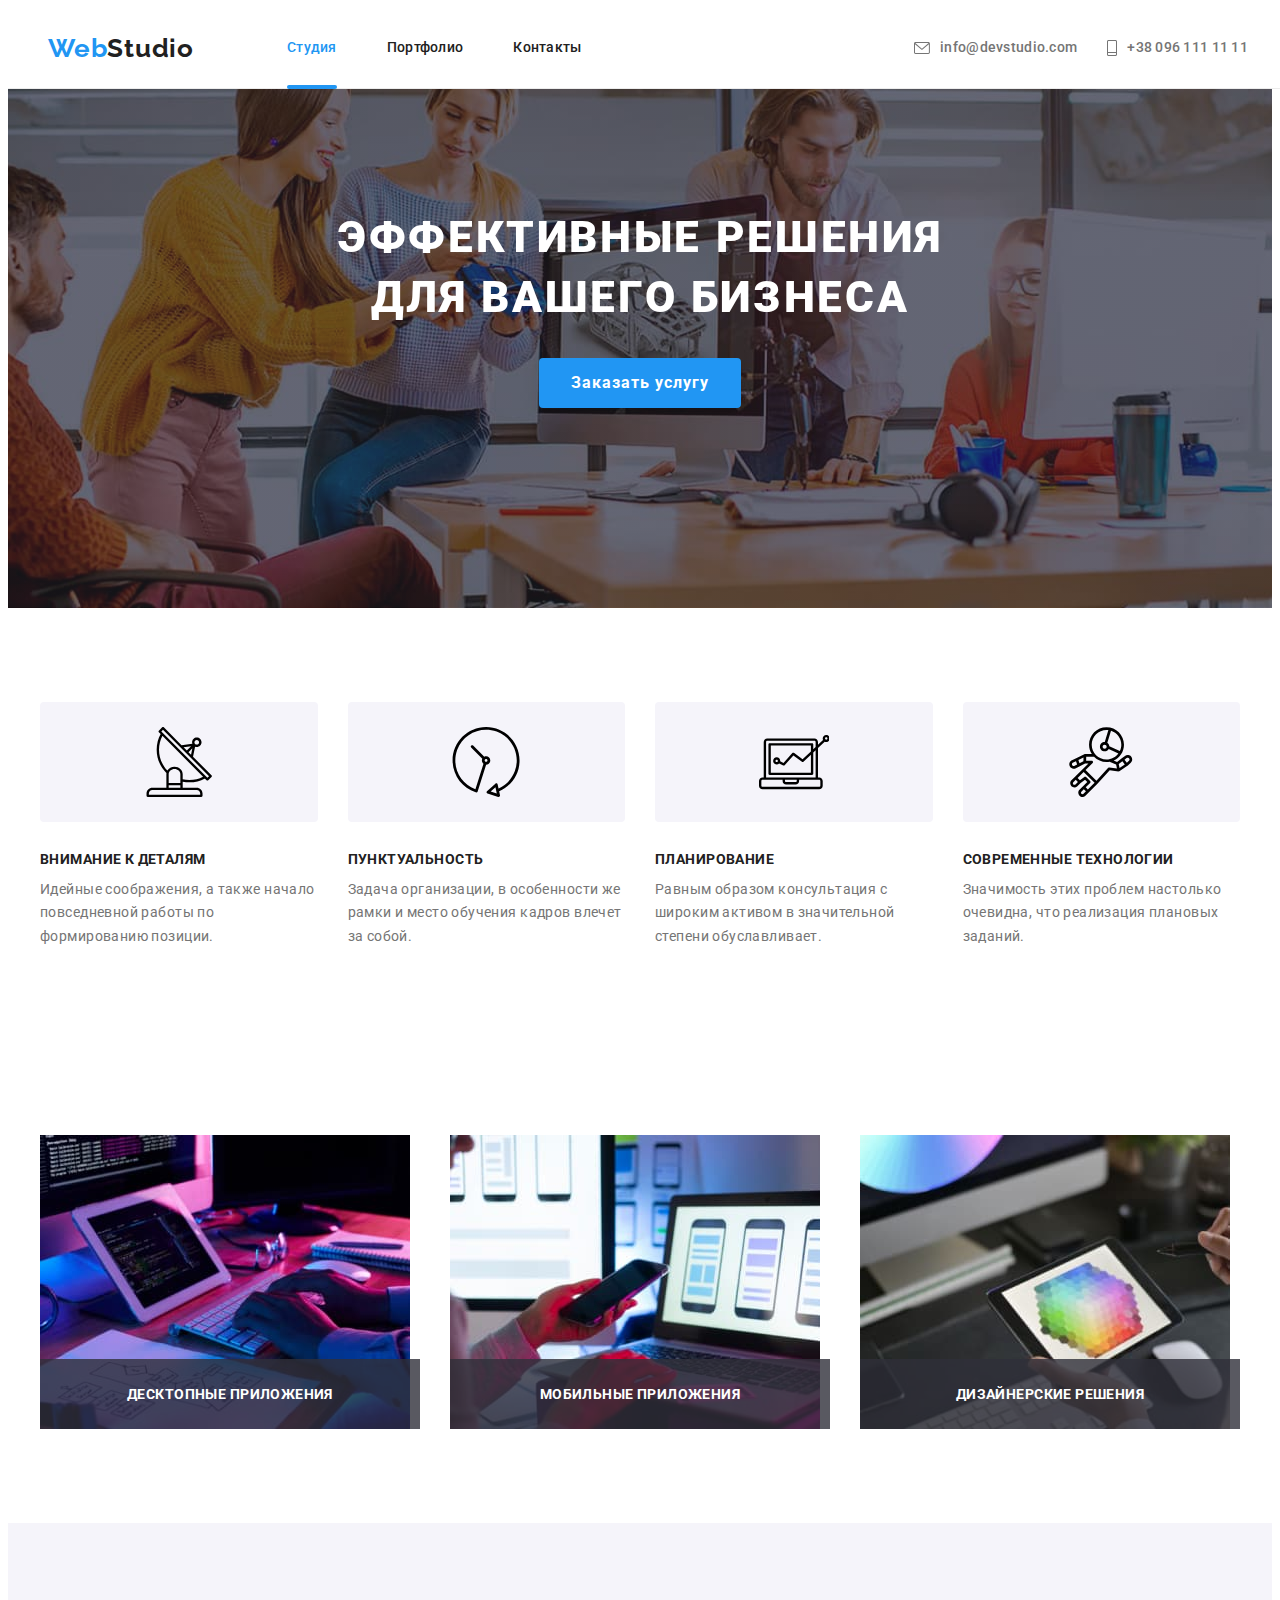
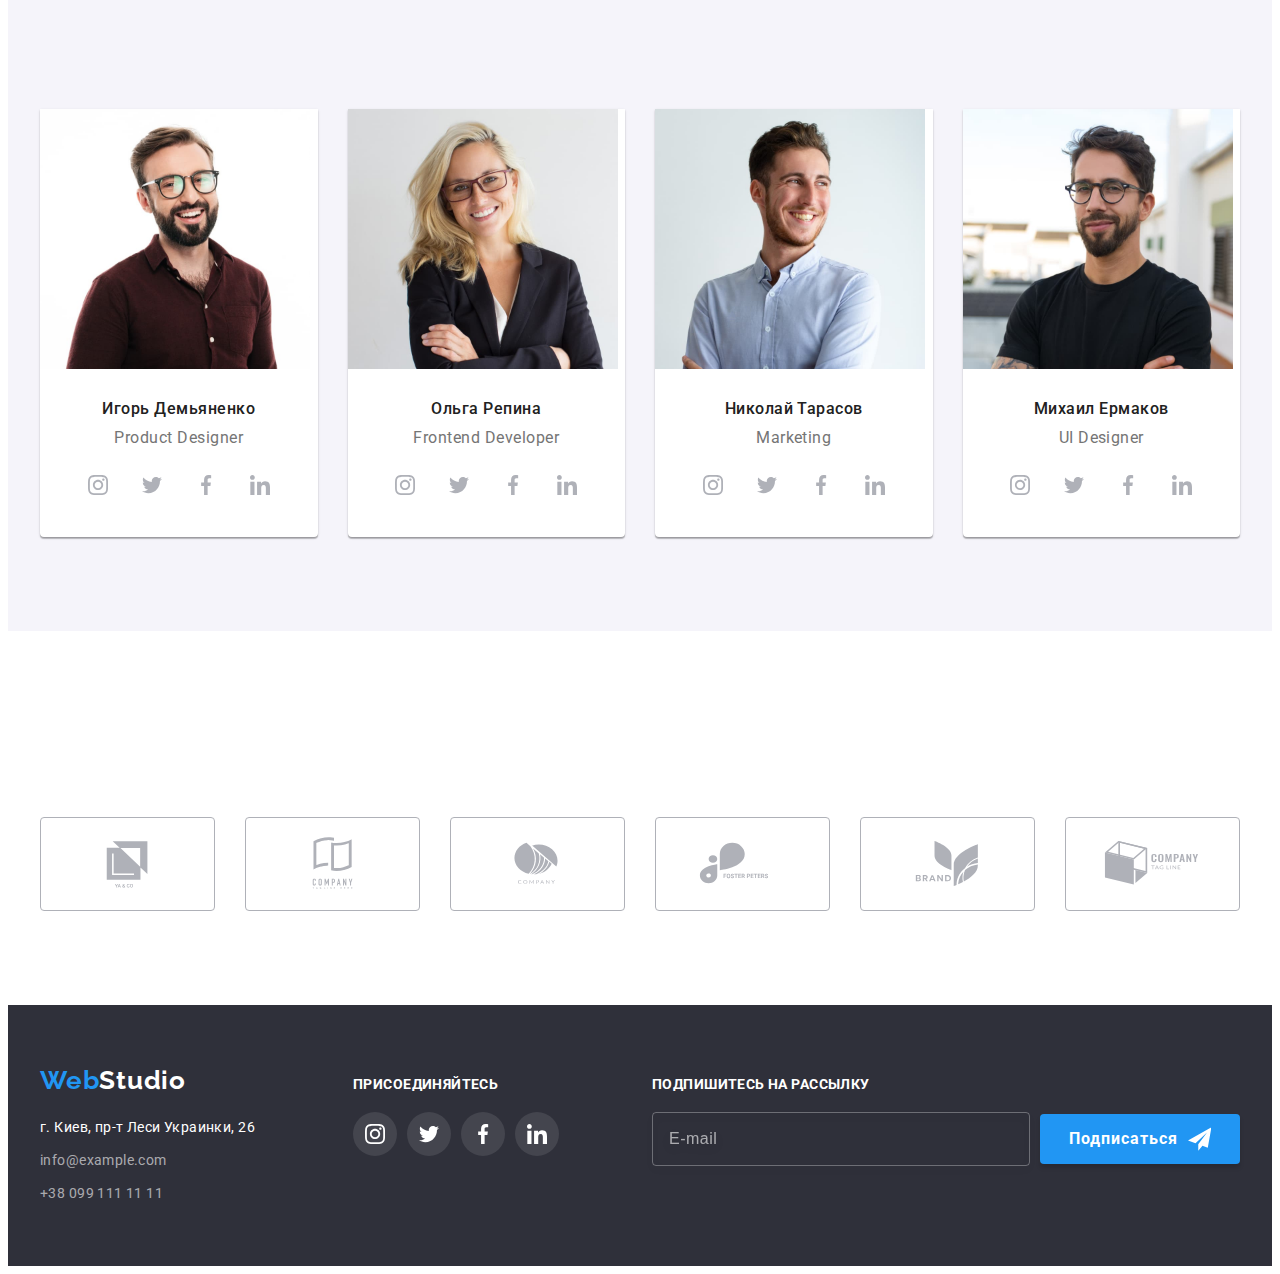
==== index.html @ b2b512a8 "Д/З №7" ====
<!DOCTYPE html>
<html lang="en">
  <head>
    <meta charset="UTF-8" />
    <meta http-equiv="X-UA-Compatible" content="IE=edge" />
    <meta name="viewport" content="width=device-width, initial-scale=1.0" />
    <title>Document</title>
    <link
      href="https://fonts.googleapis.com/css2?family=Raleway:wght@700&family=Roboto:wght@400;500;700;900&display=swap"
      rel="stylesheet"
    />
    <link
      rel="stylesheet"
      href="https://cdnjs.cloudflare.com/ajax/libs/modern-normalize/1.1.0/modern-normalize.min.css"
      integrity="sha512-wpPYUAdjBVSE4KJnH1VR1HeZfpl1ub8YT/NKx4PuQ5NmX2tKuGu6U/JRp5y+Y8XG2tV+wKQpNHVUX03MfMFn9Q=="
      crossorigin="anonymous"
      referrerpolicy="no-referrer"
    />
    <link href="https://unpkg.com/aos@2.3.1/dist/aos.css" rel="stylesheet" />
    <link rel="stylesheet" href="./css/reset.css" />
    <!-- <link rel="stylesheet" href="./css/styles.css" /> -->
    <link rel="stylesheet" href="./css/main.min.css" />
  </head>
  <body>
    <header class="page-header">
      <div class="container">
        <div class="container-nav">
          <nav class="container-nav">
            <a class="logo" href="./index.html">Web<span class="logostudio">Studio</span></a>
            <ul class="navlist">
              <li class="navlist-header"><a class="link-current" href="./index.html">Студия</a></li>
              <li class="navlist-header"><a class="link" href="./portfolio.html">Портфолио</a></li>
              <li class="navlist-header"><a class="link" href="">Контакты</a></li>
            </ul>
          </nav>
          <ul class="headerlist">
            <li class="item">
              <a class="headerlist-nav" href="mailto:info@devstudio.com"
                ><svg class="icon" width="16" height="12">
                  <use href="./images/icons.svg#icon-email"></use></svg
                >info@devstudio.com</a
              >
            </li>

            <li class="item">
              <a class="headerlist-nav" href="tel:+380961111111"
                ><svg class="icon" width="10" height="16">
                  <use href="./images/icons.svg#icon-tel"></use></svg
                >+38 096 111 11 11</a
              >
            </li>
          </ul>
        </div>
      </div>
    </header>
    <main>
      <section class="hero-section">
        <div class="container-hero">
          <h1
            class="hero-title"
            data-aos="flip-left"
            data-aos-easing="ease-out-cubic"
            data-aos-duration="2000"
          >
            Эффективные решения <br />для вашего бизнеса
          </h1>
          <button type="button" class="button" data-modal-open>Заказать услугу</button>
        </div>
      </section>
      <section class="section">
        <div class="container">
          <h2 class="visually-hidden">Особенности компании</h2>
          <ul class="section-list">
            <li class="item-list">
              <div class="benefits-content">
                <svg width="70" height="70">
                  <use href="./images/icons.svg#icon-vector-3"></use>
                </svg>
              </div>

              <h3 class="section-title">Внимание к деталям</h3>
              <p class="section-text">
                Идейные соображения, а также начало повседневной работы по формированию позиции.
              </p>
            </li>
            <li class="item-list">
              <div class="benefits-content">
                <svg width="70" height="70">
                  <use href="./images/icons.svg#icon-vector-2"></use>
                </svg>
              </div>

              <h3 class="section-title">Пунктуальность</h3>
              <p class="section-text">
                Задача организации, в особенности же рамки и место обучения кадров влечет за собой.
              </p>
            </li>
            <li class="item-list">
              <div class="benefits-content">
                <svg width="70" height="70">
                  <use href="./images/icons.svg#icon-vector-1"></use>
                </svg>
              </div>
              <h3 class="section-title">Планирование</h3>
              <p class="section-text">
                Равным образом консультация с широким активом в значительной степени обуславливает.
              </p>
            </li>
            <li class="item-list">
              <div class="benefits-content">
                <svg width="70" height="70">
                  <use href="./images/icons.svg#icon-vector-4"></use>
                </svg>
              </div>
              <h3 class="section-title">Современные технологии</h3>
              <p class="section-text">
                Значимость этих проблем настолько очевидна, что реализация плановых заданий.
              </p>
            </li>
          </ul>
        </div>
      </section>
      <section class="work-about section">
        <div class="container">
          <h2 class="title" data-aos="flip-left">Чем мы занимаемся</h2>
          <ul class="cards">
            <li class="item">
              <div class="thumb">
                <img src="./images/img1.jpg" alt="верстка и дизайн" width="370" />
                <p class="application">Десктопные приложения</p>
              </div>
            </li>
            <li class="item">
              <div class="thumb">
                <img src="./images/img2.jpg" alt="разработка мобильных приложений" width="370" />
                <p class="application">Мобильные приложения</p>
              </div>
            </li>
            <li class="item">
              <div class="thumb">
                <img src="./images/img3.jpg" alt="работа на планшете" width="370" />
                <p class="application">Дизайнерские решения</p>
              </div>
            </li>
          </ul>
        </div>
      </section>
      <section class="section-comand section">
        <div class="container">
          <h2 class="title" data-aos="zoom-in">Наша команда</h2>
          <ul class="comand-list">
            <li class="list-item">
              <img src="./images/img4.jpg" alt="работник1" width="270" />
              <div class="personal">
                <h3 lang="en" class="comand-title-list">Игорь Демьяненко</h3>
                <p lang="en" class="comand-text-items">Product Designer</p>
                <ul class="team-masters">
                  <li class="item-comand">
                    <a href="instagram.com" class="icon-box">
                      <svg class="masters-icon" width="20" height="20">
                        <use href="./images/icons.svg#icon-insta"></use>
                      </svg>
                    </a>
                  </li>
                  <li class="item-comand">
                    <a href="twitter.com" class="icon-box">
                      <svg class="masters-icon" width="20" height="20">
                        <use href="./images/icons.svg#icon-twit"></use>
                      </svg>
                    </a>
                  </li>
                  <li class="item-comand">
                    <a href="facebook.com" class="icon-box">
                      <svg class="masters-icon" width="20" height="20">
                        <use href="./images/icons.svg#icon-fb"></use>
                      </svg>
                    </a>
                  </li>
                  <li class="item-comand">
                    <a href="linkedin.com" class="icon-box">
                      <svg class="masters-icon" width="20" height="20">
                        <use href="./images/icons.svg#icon-in"></use>
                      </svg>
                    </a>
                  </li>
                </ul>
              </div>
            </li>
            <li class="list-item">
              <img src="./images/img5.jpg" alt="работник2" width="270" />
              <div class="personal">
                <h3 lang="en" class="comand-title-list">Ольга Репина</h3>
                <p lang="en" class="comand-text-items">Frontend Developer</p>
                <ul class="team-masters">
                  <li class="item-comand">
                    <a href="instagram.com" class="icon-box">
                      <svg class="masters-icon" width="20" height="20">
                        <use href="./images/icons.svg#icon-insta"></use>
                      </svg>
                    </a>
                  </li>
                  <li class="item-comand">
                    <a href="twitter.com" class="icon-box">
                      <svg class="masters-icon" width="20" height="20">
                        <use href="./images/icons.svg#icon-twit"></use>
                      </svg>
                    </a>
                  </li>
                  <li class="item-comand">
                    <a href="facebook.com" class="icon-box">
                      <svg class="masters-icon" width="20" height="20">
                        <use href="./images/icons.svg#icon-fb"></use>
                      </svg>
                    </a>
                  </li>
                  <li class="item-comand">
                    <a href="linkedin.com" class="icon-box">
                      <svg class="masters-icon" width="20" height="20">
                        <use href="./images/icons.svg#icon-in"></use>
                      </svg>
                    </a>
                  </li>
                </ul>
              </div>
            </li>
            <li class="list-item">
              <img src="./images/img6.jpg" alt="работник3" width="270" />
              <div class="personal">
                <h3 lang="en" class="comand-title-list">Николай Тарасов</h3>
                <p lang="en" class="comand-text-items">Marketing</p>
                <ul class="team-masters">
                  <li class="item-comand">
                    <a href="instagram.com" class="icon-box">
                      <svg class="masters-icon" width="20" height="20">
                        <use href="./images/icons.svg#icon-insta"></use>
                      </svg>
                    </a>
                  </li>
                  <li class="item-comand">
                    <a href="twitter.com" class="icon-box">
                      <svg class="masters-icon" width="20" height="20">
                        <use href="./images/icons.svg#icon-twit"></use>
                      </svg>
                    </a>
                  </li>
                  <li class="item-comand">
                    <a href="facebook.com" class="icon-box">
                      <svg class="masters-icon" width="20" height="20">
                        <use href="./images/icons.svg#icon-fb"></use>
                      </svg>
                    </a>
                  </li>
                  <li class="item-comand">
                    <a href="linkedin.com" class="icon-box">
                      <svg class="masters-icon" width="20" height="20">
                        <use href="./images/icons.svg#icon-in"></use>
                      </svg>
                    </a>
                  </li>
                </ul>
              </div>
            </li>
            <li class="list-item">
              <img src="./images/img7.jpg" alt="работник4" width="270" />
              <div class="personal">
                <h3 lang="en" class="comand-title-list">Михаил Ермаков</h3>
                <p lang="en" class="comand-text-items">UI Designer</p>
                <ul class="team-masters">
                  <li class="item-comand">
                    <a href="instagram.com" class="icon-box">
                      <svg class="masters-icon" width="20" height="20">
                        <use href="./images/icons.svg#icon-insta"></use>
                      </svg>
                    </a>
                  </li>
                  <li class="item-comand">
                    <a href="twitter.com" class="icon-box">
                      <svg class="masters-icon" width="20" height="20">
                        <use href="./images/icons.svg#icon-twit"></use>
                      </svg>
                    </a>
                  </li>
                  <li class="item-comand">
                    <a href="facebook.com" class="icon-box">
                      <svg class="masters-icon" width="20" height="20">
                        <use href="./images/icons.svg#icon-fb"></use>
                      </svg>
                    </a>
                  </li>
                  <li class="item-comand">
                    <a href="linkedin.com" class="icon-box">
                      <svg class="masters-icon" width="20" height="20">
                        <use href="./images/icons.svg#icon-in"></use>
                      </svg>
                    </a>
                  </li>
                </ul>
              </div>
            </li>
          </ul>
        </div>
      </section>
      <section class="clients section">
        <div class="container">
          <h3 class="title" data-aos="fade-down">Постоянные клиенты</h3>
          <ul class="clients-list">
            <li class="clients-item">
              <a href="" class="clients-box">
                <svg class="icon-clients" width="106" height="60">
                  <use href="./images/icons.svg#icon-logo-1"></use>
                </svg>
              </a>
            </li>

            <li class="clients-item">
              <a href="" class="clients-box">
                <svg class="icon-clients" width="106" height="60">
                  <use href="./images/icons.svg#icon-logo-2"></use>
                </svg>
              </a>
            </li>
            <li class="clients-item">
              <a href="" class="clients-box">
                <svg class="icon-clients" width="106" height="60">
                  <use href="./images/icons.svg#icon-logo-3"></use>
                </svg>
              </a>
            </li>
            <li class="clients-item">
              <a href="" class="clients-box">
                <svg class="icon-clients" width="106" height="60">
                  <use href="./images/icons.svg#icon-logo-4"></use>
                </svg>
              </a>
            </li>
            <li class="clients-item">
              <a href="" class="clients-box">
                <svg class="icon-clients" width="106" height="60">
                  <use href="./images/icons.svg#icon-logo-5"></use>
                </svg>
              </a>
            </li>
            <li class="clients-item">
              <a href="" class="clients-box">
                <svg class="icon-clients" width="106" height="60">
                  <use href="./images/icons.svg#icon-logo-6"></use>
                </svg>
              </a>
            </li>
          </ul>
        </div>
      </section>
    </main>
    <footer class="footer">
      <div class="container container-footer">
        <div class="footer-nav">
          <a class="logo" href="">Web<span class="logostudiofooter">Studio</span></a>
          <address class="address">
            <ul class="footerlist">
              <li class="item">
                <a class="footerlist-address" href="">г. Киев, пр-т Леси Украинки, 26</a>
              </li>
              <li class="item">
                <a class="footerlist-mailto" href="mailto:info@example.com">info@example.com</a>
              </li>
              <li class="item">
                <a class="footerlist-tel" href="tel:+380991111111">+38 099 111 11 11</a>
              </li>
            </ul>
          </address>
        </div>
        <div class="footer-social">
          <h4 class="footer-title">присоединяйтесь</h4>
          <ul class="footer-list">
            <li class="footer-item">
              <a href="instagram.com" class="icon-footer">
                <svg class="masters-icon" width="20" height="20">
                  <use href="./images/icons.svg#icon-insta"></use>
                </svg>
              </a>
            </li>
            <li class="footer-item">
              <a href="twitter.com" class="icon-footer">
                <svg class="masters-icon" width="20" height="20">
                  <use href="./images/icons.svg#icon-twit"></use>
                </svg>
              </a>
            </li>
            <li class="footer-item">
              <a href="facebook.com" class="icon-footer">
                <svg class="masters-icon" width="20" height="20">
                  <use href="./images/icons.svg#icon-fb"></use>
                </svg>
              </a>
            </li>
            <li class="footer-item">
              <a href="linkedin.com" class="icon-footer">
                <svg class="masters-icon" width="20" height="20">
                  <use href="./images/icons.svg#icon-in"></use>
                </svg>
              </a>
            </li>
          </ul>
        </div>

        <div class="footer-class">
          <h4 class="footer-title">Подпишитесь на рассылку</h4>
          <form class="footer-form">
            <div class="input-subscribe">
              <input
                type="email"
                name="user-mail"
                class="footer-input"
                placeholder="E-mail"
                id="user-mail"
              />
              <button type="submit" class="button-sub">
                Подписаться<svg class="footer-icon" width="24" height="24">
                  <use href="./images/icons.svg#icon-send"></use>
                </svg>
              </button>
            </div>
          </form>
        </div>
      </div>
    </footer>
    <div class="backdrop is-hidden" data-modal>
      <div class="modal">
        <button type="button" class="modal-button-close" data-modal-close>
          <svg class="modal-icon" width="11" height="11">
            <use href="./images/icons.svg#icon-vector-x"></use>
          </svg>
        </button>
        <p class="modal-title">Оставьте свои данные, мы вам перезвоним</p>
        <form class="modal-form">
          <div class="modal-fields">
            <label class="modal-label" for="user-name">Имя</label>
            <div class="input-class">
              <input
                type="text"
                name="user-name"
                class="modal-input"
                placeholder=""
                id="user-name"
              />
              <svg class="input-icon" width="12" height="12">
                <use href="./images/icons.svg#icon-people"></use>
              </svg>
            </div>
          </div>
          <div class="modal-fields">
            <label class="modal-label" for="user-tel">Телефон</label>
            <div class="input-class">
              <input type="tel" name="user-tel" class="modal-input" placeholder="" id="user-tel" />
              <svg class="input-icon" width="13" height="13">
                <use href="./images/icons.svg#icon-vector-tel"></use>
              </svg>
            </div>
          </div>
          <div class="modal-fields">
            <label class="modal-label" for="user-email">Почта</label>
            <div class="input-class">
              <input
                type="email"
                name="user-email"
                class="modal-input"
                placeholder=""
                id="user-email"
              />
              <svg class="input-icon" width="15" height="12">
                <use href="./images/icons.svg#icon-vector-email"></use>
              </svg>
            </div>
          </div>
          <div class="modal-fields">
            <label class="modal-label" for="modal-text">Комментарий</label>
            <div class="input-class">
              <textarea class="modal-text" id="modal-text" placeholder="Введите текст"></textarea>
            </div>
          </div>
          <div class="modal-fields">
            <input
              type="checkbox"
              name="privacy"
              id="privacy"
              class="input-check visually-hidden"
            />
            <label for="privacy" class="text-check"
              ><span
                ><svg class="check-icon" width="16" height="15">
                  <use href="./images/icons.svg#icon-form-check"></use></svg
              ></span>
              Соглашаюсь с рассылкой и принимаю &nbsp <a href="">Условия договора</a>
            </label>
            <button type="submit" class="button modal-button">Отправить</button>
          </div>
        </form>
      </div>
    </div>
    <script src="https://unpkg.com/aos@2.3.1/dist/aos.js"></script>
    <script>
      AOS.init();
    </script>
    <script src="./js/modal.js"></script>
  </body>
</html>
---- css/main.min.css ----
:root{--primary-text-color: #212121;--title-text-color: #757575;--accent-color: #2196f3;--white-text-color: #ffffff;--main-font: "Roboto";--secondary-background-color: #f5f4fa;--hero-color: rgba(47, 48, 58, 0.4);--icon-color: #afb1b8;--background-icon: #ffffff;--function-time: cubic-bezier(0.4, 0, 0.2, 1)}body{background-color:var(--white-text-color);color:var(--primary-text-color);font-family:"Roboto",sans-serif}p,h1,h2,h3 h4{margin:0}ul{margin:0;padding-left:0}button{cursor:pointer}address{font-style:normal}a{color:currentColor}a{text-decoration:none}img{display:block}ul{list-style:none}.visually-hidden{position:absolute;width:1px;height:1px;margin:-1px;border:0;padding:0;white-space:nowrap;clip-path:inset(100%);clip:rect(0 0 0 0);overflow:hidden}.container{width:1200px;padding-left:15px;padding-right:15px;margin:0 auto}.page-header{position:absolute;width:100%;background-color:var(--white-text-color);border-bottom:1px solid #ececec}.logo{color:var(--accent-color);font-family:"Raleway",sans-serif;font-weight:700;font-size:26px;line-height:1.19;letter-spacing:.03em}.logostudio{color:var(--primary-text-color)}.logostudiofooter{color:var(--white-text-color)}.navlist{display:flex;margin-left:93px;align-items:center}.navlist li{margin-right:50px}.navlist-header,.navlist-header,.navlist-header:last-child{margin-right:0px}.navlist.link{display:block;padding-top:32px;padding-bottom:32px}.navlist-header,.navlist-header,.navlist-header{font-weight:500;font-size:14px;line-height:1.14;letter-spacing:.02em;color:var(--primary-text-color);transition:color 250ms var(--function-time)}.navlist-header:hover,.navlist-header:hover,.navlist-header:hover,.navlist-header:hover,.navlist-header:hover,.navlist-header:hover,.navlist-header:hover,.navlist-header:hover,.navlist-header:hover{color:var(--accent-color)}.navlist a{display:block;padding:32px 0;color:var(--primary-text-color);font-weight:500;font-size:14px;line-height:1.14;letter-spacing:.02em;transition:color 250ms var(--function-time)}.navlist a.link-current{color:var(--accent-color)}.link-current{position:relative;color:var(--accent-color)}.link-current::after{content:"";position:absolute;bottom:-1px;left:0;width:100%;height:4px;background:var(--accent-color);border-radius:2px}.container-nav{display:flex;align-items:center}.headerlist-nav,.headerlist-nav{color:var(--title-text-color);font-weight:500;font-size:14px;line-height:1.14;letter-spacing:.02em;transition:color 250ms var(--function-time)}.headerlist-nav:hover,.headerlist-nav:focus,.headerlist-nav:hover,.headerlist-nav:focus{color:var(--accent-color)}.headerlist a{color:var(--title-text-color);font-weight:500;font-size:14px;line-height:1.14;letter-spacing:.02em;display:flex;align-items:center;gap:10px}.headerlist a:hover,.headerlist a:focus,.headerlist a*:hover,.headerlist a:focus{color:var(--accent-color)}.headerlist{display:flex;margin-left:auto}.icon{background:var(--background-icon);fill:currentColor}.headerlist .item{margin-left:30px}.container-hero{display:flex;align-items:center;flex-direction:column;background:#2f303a}.container-hero{max-width:1600px;background-image:linear-gradient(rgba(47, 48, 58, 0.4), rgba(47, 48, 58, 0.4)),url(../images/img17.jpg);background-repeat:no-repeat;background-position:center;background-size:cover;background-color:var(--hero-color);margin-right:auto;margin-left:auto;padding-top:200px;padding-bottom:200px}.hero-title{margin-bottom:30px;color:var(--white-text-color);font-weight:900;font-size:44px;line-height:1.36;text-align:center;letter-spacing:.06em;text-transform:uppercase}.hero,.footer{background-color:#2f303a}.button{display:block;display:inline-block;min-width:200px;height:50px;padding:10px 32px;box-shadow:0px 4px 4px rgba(0,0,0,.15);border-radius:4px;border:0;color:var(--white-text-color);background-color:var(--accent-color);font-family:Roboto;font-weight:700;font-size:16px;line-height:1.88;display:flex;align-items:center;text-align:center;letter-spacing:.06em;transition:background-color 250ms var(--function-time),color 250ms var(--function-time)}.button:hover,.button:focus{background:#188ce8}.section{padding-top:94px;padding-bottom:94px}.item-list{margin-left:30px}.item-list{flex-basis:calc(25% - 30px)}.benefits-content{margin-bottom:30px;height:120px;display:flex;align-items:center;justify-content:center;background:var(--secondary-background-color);border-radius:4px}.section-title{margin-bottom:10px;color:var(--primary-text-color);font-weight:700;font-size:14px;line-height:1.14;letter-spacing:.03em;text-transform:uppercase}.section-text{margin-bottom:0;color:var(--title-text-color);font-size:14px;line-height:1.7;letter-spacing:.03em}.section-list{display:flex;flex-wrap:nowrap;list-style:none;margin-left:-30px}.section-list>.list-item{flex-basis:calc(25% - 30px);margin-left:30px}.work-about.section{padding-top:0}.title{margin-bottom:50px;padding-top:0px;color:var(--primary-text-color);font-weight:700;font-size:36px;line-height:1.17;text-align:center;letter-spacing:.03em}.comand-title-list{margin-bottom:10px;color:var(--primary-text-color);font-weight:500;font-size:16px;line-height:1.19;text-align:center;letter-spacing:.03em}.comand-text-items{margin-bottom:16px;color:var(--title-text-color);font-size:16px;line-height:1.19;text-align:center;letter-spacing:.03em}.cards{display:flex;flex-wrap:wrap;list-style:none;margin-left:-30px}.cards .item{flex-basis:calc(33.3333333333% - 30px);margin-left:30px}.thumb{position:relative}.application{display:flex;align-items:center;justify-content:center;position:absolute;width:100%;height:70px;font-weight:700;font-size:14px;line-height:16px;letter-spacing:.03em;text-transform:uppercase;background:rgba(47,48,58,.8);color:var(--white-text-color)}.thumb .application{position:absolute;left:0;bottom:0}.section-comand .section{background:var(--secondary-background-color)}.section-comand{background-color:var(--secondary-background-color)}.list-item{display:block;background:var(--white-text-color);box-shadow:0px 1px 3px rgba(0,0,0,.12),0px 1px 1px rgba(0,0,0,.14),0px 2px 1px rgba(0,0,0,.2);border-radius:0px 0px 4px 4px}.comand-list .list-item{flex-basis:calc((100% - 90px)/4)}.list-item:not(:last-child){margin-right:30px}.personal{padding-top:30px;padding-bottom:30px}.comand-list{display:flex;flex-wrap:wrap;list-style:none}.team-masters{display:flex;justify-content:center}.item-comand{margin-left:10px}.item-comand:first-child{margin-left:0}.item-comand .icon-box{width:44px;height:44px}.icon-box{display:flex;align-items:center;justify-content:center;border-radius:50px;color:var(--icon-color);transition:background-color 250ms var(--function-time),color 250ms var(--function-time)}.icon-box:hover,.icon-box:focus{background:var(--accent-color);color:var(--background-icon)}.masters-icon{fill:currentColor}.clients-list{display:flex;justify-content:center}.clients-item{margin-left:30px}.clients-item{flex-basis:calc((100% - 150px)/6)}.clients-item:first-child{margin-left:0}.clients-box{height:92px;display:flex;align-items:center;justify-content:center;background:var(--background-icon);color:var(--icon-color);border:1px solid var(--icon-color);border-radius:4px;transition:border-color 250ms var(--function-time),color 250ms var(--function-time)}.clients-box:hover,.clients-box:focus{border-color:var(--accent-color);color:var(--accent-color)}.icon-clients{fill:currentColor}.footerlist-address{display:block;color:var(--white-text-color);font-style:normal;font-size:14px;line-height:1.71;letter-spacing:.03em;margin-bottom:9px}.footerlist-mailto,.footerlist-tel{color:rgba(255,255,255,.6);font-size:14px;line-height:1.71;letter-spacing:.03em;transition:color 250ms var(--function-time)}.footerlist-mailto:hover,.footerlist-tel:hover{color:var(--title-text-color)}.footerlist-mailto:hover:focus,.footerlist-mailto:hover:focus,.footerlist-tel:hover:focus,.footerlist-tel:hover:focus{color:var(--accent-color)}.footer{padding-top:60px;padding-bottom:60px}.logostudiofooter,.footer .logo{margin-bottom:20px}.logostudiofooter .logo{display:block}.footer .logo{display:inline-block}.footerlist-tel{margin-bottom:60px}.footerlist{display:block}.footerlist .item:not(:last-child){margin-bottom:9px}.footer-title{margin-bottom:20px;font-weight:700;font-size:14px;line-height:1,14;letter-spacing:.03em;text-transform:uppercase;color:var(--white-text-color)}.footer-social{margin-left:70px}.container-footer{display:flex;align-items:baseline}.footer-list{display:flex}.footer-item{margin-left:10px;display:flex;gap:10px}.footer-item:first-child{margin-left:0}.icon-footer{width:44px;height:44px}.icon-footer{display:flex;align-items:center;justify-content:center;border-radius:50px;background:rgba(255,255,255,.1);color:var(--background-icon);transition:background-color 250ms var(--function-time)}.icon-footer:hover,.icon-footer:focus{background-color:var(--accent-color)}.masters-icon{fill:currentColor;transition:fill 250ms var(--function-time)}.footer-class{display:block;margin-left:93px}.footer-input{width:358px;height:50px;padding-left:16px;border:1px solid rgba(255,255,255,.3);filter:drop-shadow(0px 4px 4px rgba(0, 0, 0, 0.15));border-radius:4px;background-color:rgba(0,0,0,0);color:var(--white-text-color)}.footer-input::placeholder{font-weight:400;font-size:16px;line-height:1.25;display:flex;align-items:center;letter-spacing:.03em;color:rgba(255,255,255,.6)}.footer-icon{margin-left:10px}.button-sub{width:200px;height:50px;margin-left:10px;padding:10px 29px;font-family:"Roboto";font-weight:700;font-size:16px;line-height:1.88;display:flex;align-items:center;text-align:center;letter-spacing:.06em;color:var(--white-text-color);background:var(--accent-color);box-shadow:0px 4px 4px rgba(0,0,0,.15);border-radius:4px;border:rgba(0,0,0,0);transition:background 250ms var(--function-time)}.button-sub:hover,.button-sub:focus{background:#188ce8}.input-subscribe{display:flex;align-items:center}.footer-nav{flex-grow:1}.backdrop{position:fixed;top:0;left:0;width:100%;height:100%;background-color:rgba(0,0,0,.2);transition:opacity 400ms linear,visibility 400ms linear}.modal{position:absolute;top:50%;left:50%;transform:translate(-50%, -50%) scale(1);width:528px;height:581px;background:var(--white-text-color);border-radius:4px;transition:transform 400ms linear;padding:40px}.backdrop .is-hidden .modal{transform:translate(-50%, -50%) scale(0)}.modal-button-close{position:absolute;top:8px;right:8px;width:30px;height:30px;padding:0;margin:0;background:var(--white-text-color);border:1px solid rgba(0,0,0,.1);border-radius:50%;display:flex;align-items:center;justify-content:center}.modal-button-close:focus svg,.modal-button-close:hover svg{fill:var(--accent-color)}.is-hidden{opacity:0;visibility:hidden;pointer-events:none}.modal-title{font-weight:700;font-size:20px;line-height:1.15;text-align:center;letter-spacing:.03em;text-align:center;margin-bottom:12px;color:var(--primary-text-color)}.modal-input{width:100%;height:40px;font-family:"Roboto";font-size:14px;padding-left:42px;border:1px solid rgba(33,33,33,.2);border-radius:4px;background-color:rgba(0,0,0,0);outline:rgba(0,0,0,0);transition:border-color 250ms var(--function-time)}.modal-input:focus{border-color:var(--accent-color)}.modal-input::placeholder{font-weight:400;font-size:12px;line-height:1.16;letter-spacing:.01em;color:var(--title-text-color)}.input-icon{position:absolute;left:15px;top:50%;transform:translateY(-50%);transition:color var(--function-time)}.modal-input:focus+.input-icon{fill:var(--accent-color)}.modal-button{display:block;margin:0 auto}.modal-label{display:block;margin-bottom:4px;font-weight:400;font-size:12px;line-height:1.16;letter-spacing:.01em;color:var(--title-text-color)}.modal-text{display:block;width:100%;height:120px;font-family:"Roboto";font-size:14px;padding:12px 16px;border:1px solid rgba(33,33,33,.2);border-radius:4px;resize:none;outline:rgba(0,0,0,0);transition:border-color 250ms var(--function-time)}.modal-text:focus{border-color:var(--accent-color)}.modal-text::placeholder{font-weight:400;font-size:12px;line-height:14px;letter-spacing:.01em;color:rgba(117,117,117,.5)}.modal-fields:not(:last-child){margin-bottom:10px}.input-class{position:relative}.text-check{margin-bottom:30px;font-weight:400;font-size:14px;line-height:1.71;letter-spacing:.03em;color:var(--title-text-color);display:flex;align-items:center;justify-content:center;transition:color var(--function-time)}.text-check a{text-decoration:underline}.text-check a:hover{text-decoration:none}.text-check a{color:var(--accent-color)}.text-check span{width:16px;height:15px;margin-right:7px;align-items:center;justify-content:center}.input-check:checked+.text-check span{background-color:var(--accent-color);border:none;border-radius:2px}.input-check:focus+.text-check .check-icon{border-color:var(--accent-color)}.input-check:checked+.text-check .check-icon{fill:var(--white-text-color);border-color:var(--accent-color)}.input-check:checked+.text-check .check-icon+.input-check:checked+.text-check .check-icon{fill:var(--white-text-color)}.check-icon{border:2px solid var(--primary-text-color);border-radius:2px}.check-icon.check-icon{border:2px solid var(--primary-text-color);border-radius:2px}.check-icon{fill:rgba(0,0,0,0)}.portfolio-button.active{color:var(--white-text-color);background-color:var(--accent-color);box-shadow:0px 3px 1px rgba(0,0,0,.1),0px 1px 2px rgba(0,0,0,.08),0px 2px 2px rgba(0,0,0,.12)}.portfolio-button{padding:6px 22px}.portfolio-button{display:block;font-family:"Roboto";font-weight:500;font-size:16px;line-height:1.62;text-align:center;letter-spacing:.03em;color:var(--primary-text-color);background-color:var(--secondary-background-color);border-radius:4px;border:0;transition:background-color 250ms var(--function-time),color 250ms var(--function-time),box-shadow 250ms var(--function-time)}.portfolio-button:hover,.portfolio-button:focus{color:var(--white-text-color);background-color:var(--accent-color)}.portfolio-button:hover,.portfolio-button:focus{box-shadow:0px 3px 1px rgba(0,0,0,.1),0px 1px 2px rgba(0,0,0,.08),0px 2px 2px rgba(0,0,0,.12)}.portfolio-title{margin-bottom:4px;color:var(--primary-text-color);font-weight:700;font-size:18px;line-height:2;text-align:left;letter-spacing:.06em}.portfolio-text{color:var(--title-text-color);font-size:16px;line-height:1.88;text-align:left;letter-spacing:.03em}.portfolio{padding-top:6px;padding-bottom:22px}.portfolio-list{padding:20px 24px;border:1px solid #eee;border-top:0}.portfolio-items{margin-bottom:50px}.portfolio-items{display:flex;flex-wrap:wrap;justify-content:center}.portfolio-items li:not(:last-child){margin-right:8px}.gallery-link{display:block}.gallery-link:hover,.gallery-link:focus{box-shadow:0px 1px 1px rgba(0,0,0,.12),0px 4px 4px rgba(0,0,0,.06),1px 4px 6px rgba(0,0,0,.16)}.portfolio-flex{display:flex;flex-wrap:wrap;padding:0;margin:0;list-style:none;margin-left:-30px;margin-bottom:-30px}.portfolio-flex>.gallery-list{flex-basis:calc(33.3333333333% - 30px);margin-left:30px;margin-bottom:30px}.portfolio-flex>.gallery-list:nth-child(3n){margin-right:0}.portfolio-flex>.gallery-list:nth-last-child(-n+3){margin-bottom:0}.gallery-link:hover .portfolio-resourse,.gallery-link:focus .portfolio-resourse{transform:translateY(0);opacity:.9}.thumb-card{position:relative;overflow:hidden}.portfolio-resourse{position:absolute;top:0;left:0;display:flex;justify-content:center;align-items:center;height:100%;padding-right:24px;padding-left:24px;font-weight:400;font-size:18px;line-height:1.56;letter-spacing:.03em;color:var(--white-text-color);background:var(--accent-color);transform:translateY(100%);transition:transform 250ms var(--function-time)}/*# sourceMappingURL=main.min.css.map */
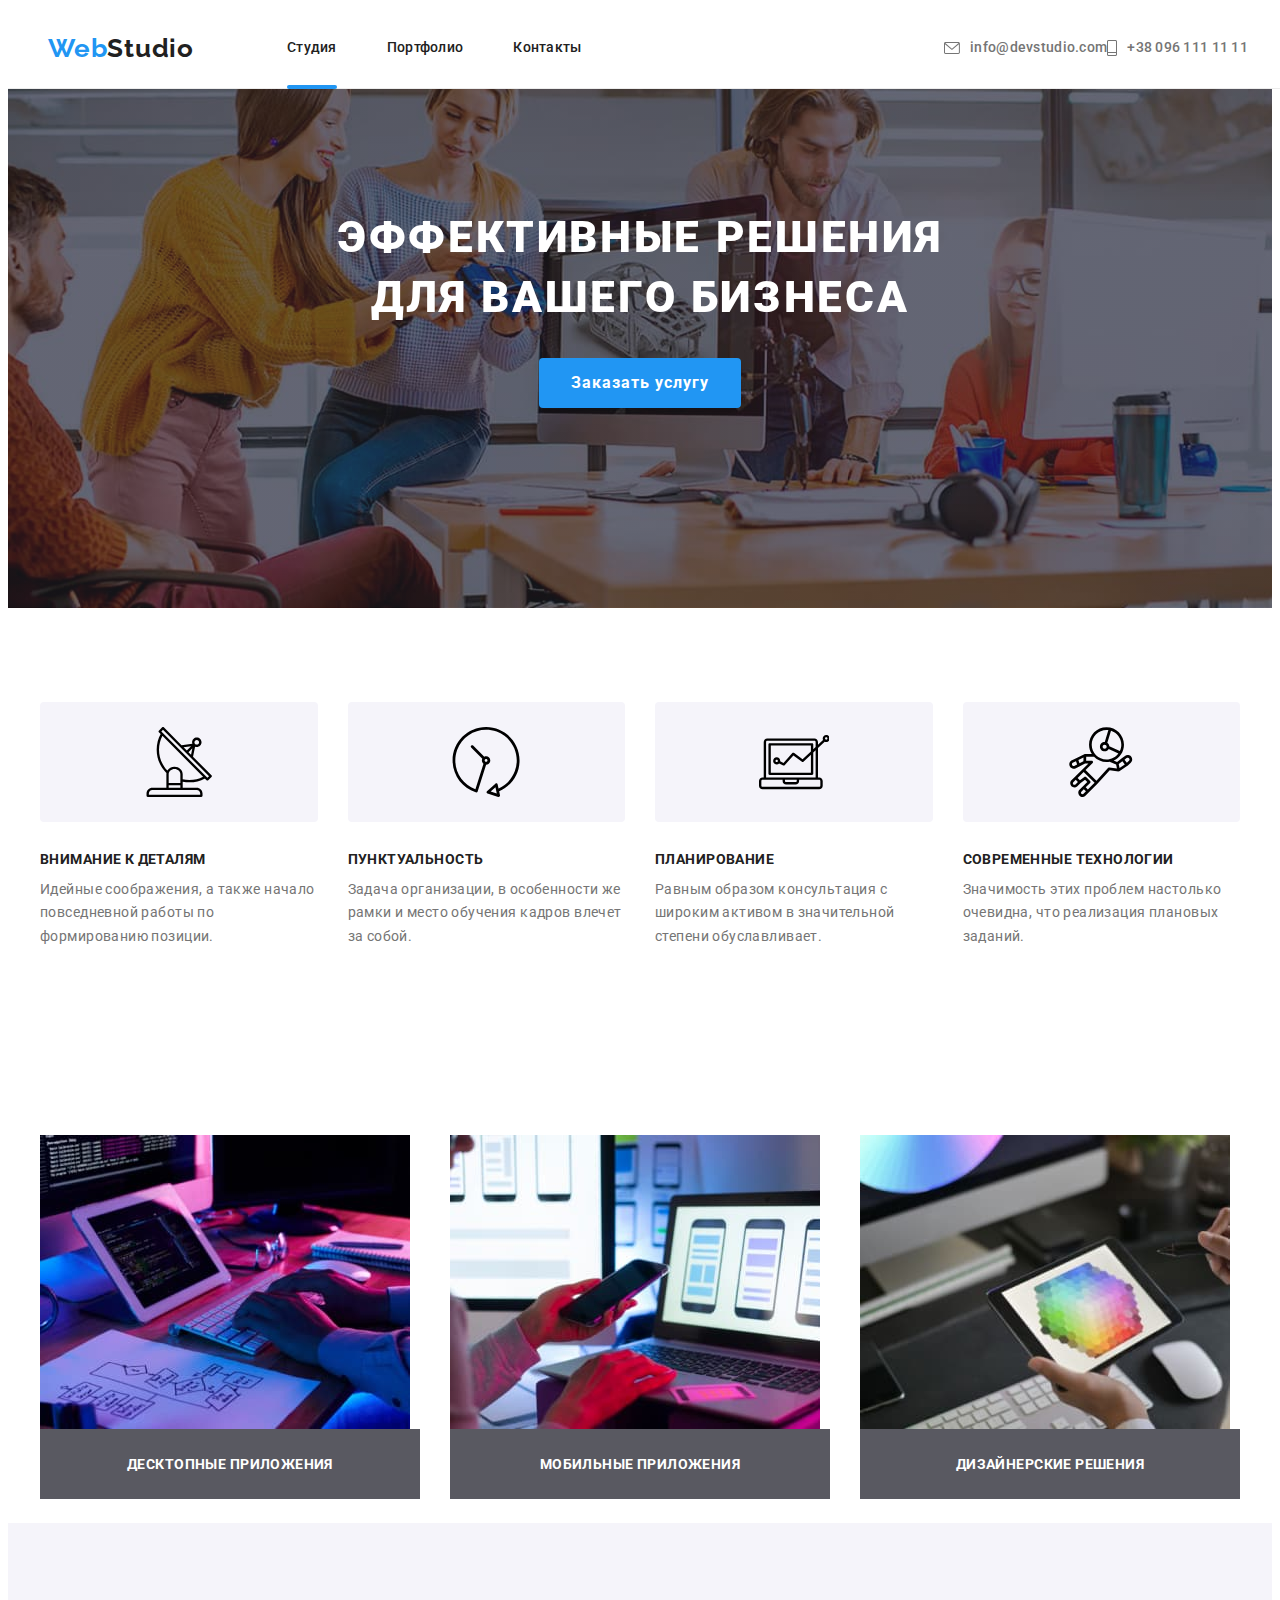
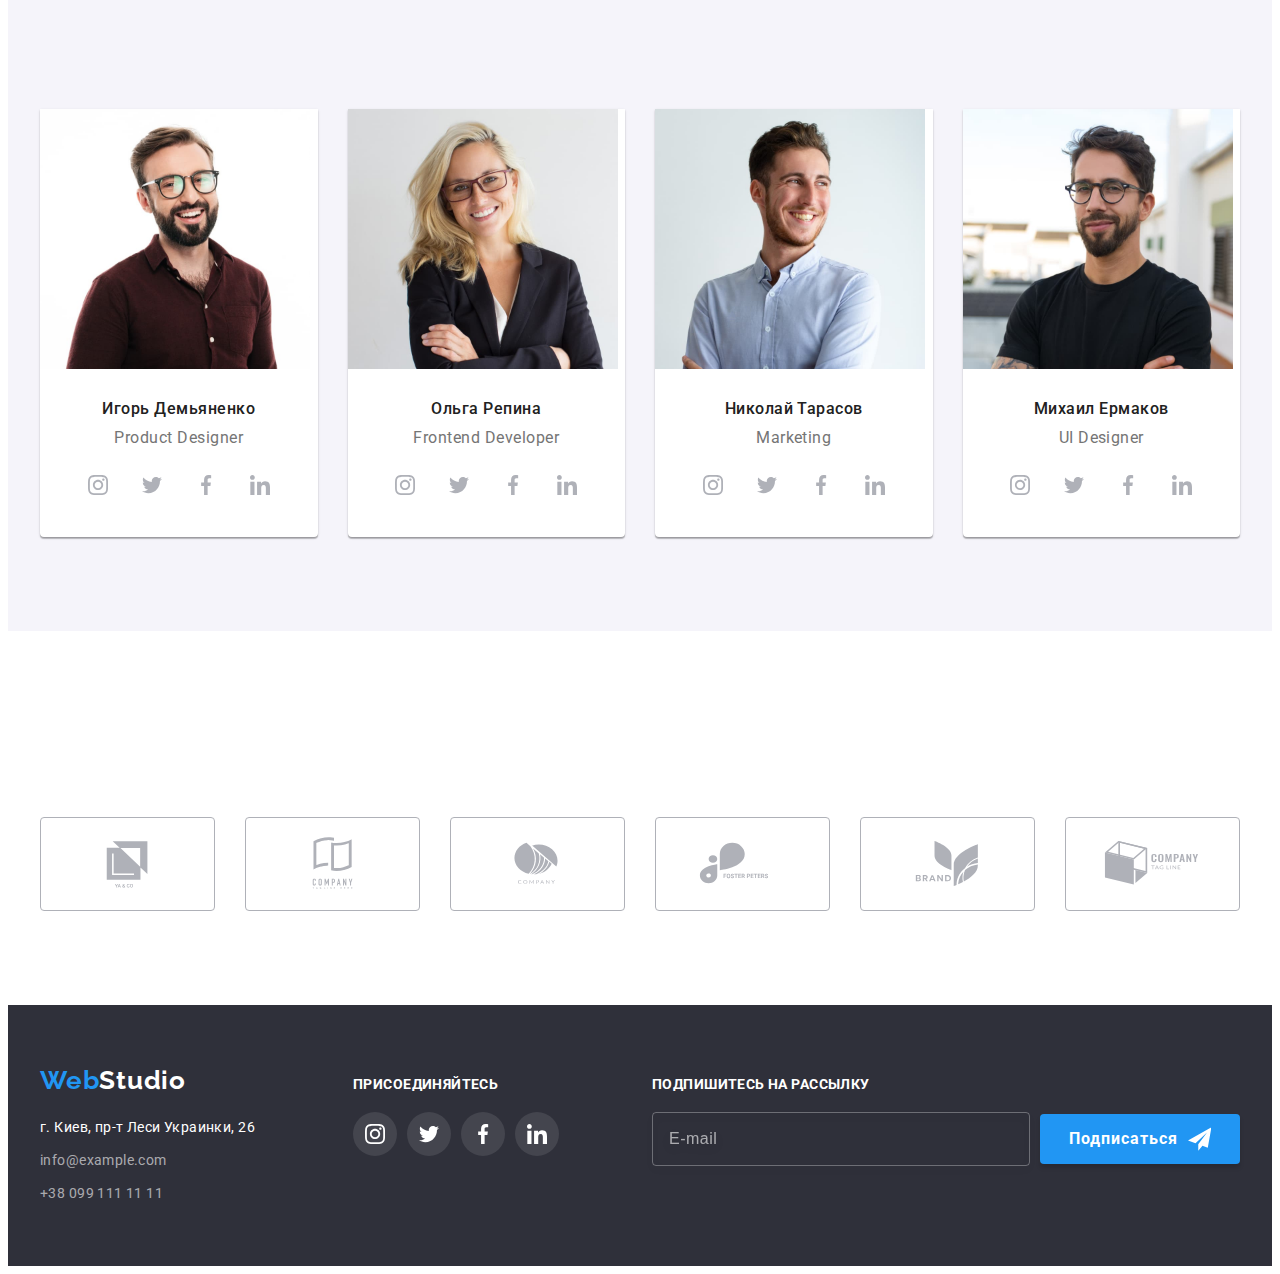
==== commit 7be82b17: "home-work #7" ====
--- a/index.html
+++ b/index.html
@@ -22,28 +22,32 @@
     <link rel="stylesheet" href="./css/main.min.css" />
   </head>
   <body>
-    <header class="page-header">
+    <header class="header">
       <div class="container">
         <div class="container-nav">
           <nav class="container-nav">
             <a class="logo" href="./index.html">Web<span class="logostudio">Studio</span></a>
             <ul class="navlist">
-              <li class="navlist-header"><a class="link-current" href="./index.html">Студия</a></li>
-              <li class="navlist-header"><a class="link" href="./portfolio.html">Портфолио</a></li>
-              <li class="navlist-header"><a class="link" href="">Контакты</a></li>
+              <li class="navlist__item">
+                <a class="navlist__link-current" href="./index.html">Студия</a>
+              </li>
+              <li class="navlist__item">
+                <a class="navlist__link" href="./portfolio.html">Портфолио</a>
+              </li>
+              <li class="navlist__item"><a class="navlist__link" href="">Контакты</a></li>
             </ul>
           </nav>
-          <ul class="headerlist">
-            <li class="item">
-              <a class="headerlist-nav" href="mailto:info@devstudio.com"
+          <ul class="menu-list">
+            <li class="menu-list__item">
+              <a class="menu-list__nav" href="mailto:info@devstudio.com"
                 ><svg class="icon" width="16" height="12">
                   <use href="./images/icons.svg#icon-email"></use></svg
                 >info@devstudio.com</a
               >
             </li>
 
-            <li class="item">
-              <a class="headerlist-nav" href="tel:+380961111111"
+            <li class="menu-list__item">
+              <a class="menu-list__nav" href="tel:+380961111111"
                 ><svg class="icon" width="10" height="16">
                   <use href="./images/icons.svg#icon-tel"></use></svg
                 >+38 096 111 11 11</a
@@ -72,48 +76,48 @@
           <h2 class="visually-hidden">Особенности компании</h2>
           <ul class="section-list">
             <li class="item-list">
-              <div class="benefits-content">
+              <div class="benefits">
                 <svg width="70" height="70">
                   <use href="./images/icons.svg#icon-vector-3"></use>
                 </svg>
               </div>
 
-              <h3 class="section-title">Внимание к деталям</h3>
-              <p class="section-text">
+              <h3 class="benefits__section-title">Внимание к деталям</h3>
+              <p class="benefits__section-text">
                 Идейные соображения, а также начало повседневной работы по формированию позиции.
               </p>
             </li>
             <li class="item-list">
-              <div class="benefits-content">
+              <div class="benefits">
                 <svg width="70" height="70">
                   <use href="./images/icons.svg#icon-vector-2"></use>
                 </svg>
               </div>
 
-              <h3 class="section-title">Пунктуальность</h3>
-              <p class="section-text">
+              <h3 class="benefits__section-title">Пунктуальность</h3>
+              <p class="benefits__section-text">
                 Задача организации, в особенности же рамки и место обучения кадров влечет за собой.
               </p>
             </li>
             <li class="item-list">
-              <div class="benefits-content">
+              <div class="benefits">
                 <svg width="70" height="70">
                   <use href="./images/icons.svg#icon-vector-1"></use>
                 </svg>
               </div>
-              <h3 class="section-title">Планирование</h3>
-              <p class="section-text">
+              <h3 class="benefits__section-title">Планирование</h3>
+              <p class="benefits__section-text">
                 Равным образом консультация с широким активом в значительной степени обуславливает.
               </p>
             </li>
             <li class="item-list">
-              <div class="benefits-content">
+              <div class="benefits">
                 <svg width="70" height="70">
                   <use href="./images/icons.svg#icon-vector-4"></use>
                 </svg>
               </div>
-              <h3 class="section-title">Современные технологии</h3>
-              <p class="section-text">
+              <h3 class="benefits__section-title">Современные технологии</h3>
+              <p class="benefits__section-text">
                 Значимость этих проблем настолько очевидна, что реализация плановых заданий.
               </p>
             </li>
@@ -127,19 +131,19 @@
             <li class="item">
               <div class="thumb">
                 <img src="./images/img1.jpg" alt="верстка и дизайн" width="370" />
-                <p class="application">Десктопные приложения</p>
+                <p class="thumb__application">Десктопные приложения</p>
               </div>
             </li>
             <li class="item">
               <div class="thumb">
                 <img src="./images/img2.jpg" alt="разработка мобильных приложений" width="370" />
-                <p class="application">Мобильные приложения</p>
+                <p class="thumb__application">Мобильные приложения</p>
               </div>
             </li>
             <li class="item">
               <div class="thumb">
                 <img src="./images/img3.jpg" alt="работа на планшете" width="370" />
-                <p class="application">Дизайнерские решения</p>
+                <p class="thumb__application">Дизайнерские решения</p>
               </div>
             </li>
           </ul>
--- a/css/main.min.css
+++ b/css/main.min.css
@@ -1 +1 @@
-:root{--primary-text-color: #212121;--title-text-color: #757575;--accent-color: #2196f3;--white-text-color: #ffffff;--main-font: "Roboto";--secondary-background-color: #f5f4fa;--hero-color: rgba(47, 48, 58, 0.4);--icon-color: #afb1b8;--background-icon: #ffffff;--function-time: cubic-bezier(0.4, 0, 0.2, 1)}body{background-color:var(--white-text-color);color:var(--primary-text-color);font-family:"Roboto",sans-serif}p,h1,h2,h3 h4{margin:0}ul{margin:0;padding-left:0}button{cursor:pointer}address{font-style:normal}a{color:currentColor}a{text-decoration:none}img{display:block}ul{list-style:none}.visually-hidden{position:absolute;width:1px;height:1px;margin:-1px;border:0;padding:0;white-space:nowrap;clip-path:inset(100%);clip:rect(0 0 0 0);overflow:hidden}.container{width:1200px;padding-left:15px;padding-right:15px;margin:0 auto}.page-header{position:absolute;width:100%;background-color:var(--white-text-color);border-bottom:1px solid #ececec}.logo{color:var(--accent-color);font-family:"Raleway",sans-serif;font-weight:700;font-size:26px;line-height:1.19;letter-spacing:.03em}.logostudio{color:var(--primary-text-color)}.logostudiofooter{color:var(--white-text-color)}.navlist{display:flex;margin-left:93px;align-items:center}.navlist li{margin-right:50px}.navlist-header,.navlist-header,.navlist-header:last-child{margin-right:0px}.navlist.link{display:block;padding-top:32px;padding-bottom:32px}.navlist-header,.navlist-header,.navlist-header{font-weight:500;font-size:14px;line-height:1.14;letter-spacing:.02em;color:var(--primary-text-color);transition:color 250ms var(--function-time)}.navlist-header:hover,.navlist-header:hover,.navlist-header:hover,.navlist-header:hover,.navlist-header:hover,.navlist-header:hover,.navlist-header:hover,.navlist-header:hover,.navlist-header:hover{color:var(--accent-color)}.navlist a{display:block;padding:32px 0;color:var(--primary-text-color);font-weight:500;font-size:14px;line-height:1.14;letter-spacing:.02em;transition:color 250ms var(--function-time)}.navlist a.link-current{color:var(--accent-color)}.link-current{position:relative;color:var(--accent-color)}.link-current::after{content:"";position:absolute;bottom:-1px;left:0;width:100%;height:4px;background:var(--accent-color);border-radius:2px}.container-nav{display:flex;align-items:center}.headerlist-nav,.headerlist-nav{color:var(--title-text-color);font-weight:500;font-size:14px;line-height:1.14;letter-spacing:.02em;transition:color 250ms var(--function-time)}.headerlist-nav:hover,.headerlist-nav:focus,.headerlist-nav:hover,.headerlist-nav:focus{color:var(--accent-color)}.headerlist a{color:var(--title-text-color);font-weight:500;font-size:14px;line-height:1.14;letter-spacing:.02em;display:flex;align-items:center;gap:10px}.headerlist a:hover,.headerlist a:focus,.headerlist a*:hover,.headerlist a:focus{color:var(--accent-color)}.headerlist{display:flex;margin-left:auto}.icon{background:var(--background-icon);fill:currentColor}.headerlist .item{margin-left:30px}.container-hero{display:flex;align-items:center;flex-direction:column;background:#2f303a}.container-hero{max-width:1600px;background-image:linear-gradient(rgba(47, 48, 58, 0.4), rgba(47, 48, 58, 0.4)),url(../images/img17.jpg);background-repeat:no-repeat;background-position:center;background-size:cover;background-color:var(--hero-color);margin-right:auto;margin-left:auto;padding-top:200px;padding-bottom:200px}.hero-title{margin-bottom:30px;color:var(--white-text-color);font-weight:900;font-size:44px;line-height:1.36;text-align:center;letter-spacing:.06em;text-transform:uppercase}.hero,.footer{background-color:#2f303a}.button{display:block;display:inline-block;min-width:200px;height:50px;padding:10px 32px;box-shadow:0px 4px 4px rgba(0,0,0,.15);border-radius:4px;border:0;color:var(--white-text-color);background-color:var(--accent-color);font-family:Roboto;font-weight:700;font-size:16px;line-height:1.88;display:flex;align-items:center;text-align:center;letter-spacing:.06em;transition:background-color 250ms var(--function-time),color 250ms var(--function-time)}.button:hover,.button:focus{background:#188ce8}.section{padding-top:94px;padding-bottom:94px}.item-list{margin-left:30px}.item-list{flex-basis:calc(25% - 30px)}.benefits-content{margin-bottom:30px;height:120px;display:flex;align-items:center;justify-content:center;background:var(--secondary-background-color);border-radius:4px}.section-title{margin-bottom:10px;color:var(--primary-text-color);font-weight:700;font-size:14px;line-height:1.14;letter-spacing:.03em;text-transform:uppercase}.section-text{margin-bottom:0;color:var(--title-text-color);font-size:14px;line-height:1.7;letter-spacing:.03em}.section-list{display:flex;flex-wrap:nowrap;list-style:none;margin-left:-30px}.section-list>.list-item{flex-basis:calc(25% - 30px);margin-left:30px}.work-about.section{padding-top:0}.title{margin-bottom:50px;padding-top:0px;color:var(--primary-text-color);font-weight:700;font-size:36px;line-height:1.17;text-align:center;letter-spacing:.03em}.comand-title-list{margin-bottom:10px;color:var(--primary-text-color);font-weight:500;font-size:16px;line-height:1.19;text-align:center;letter-spacing:.03em}.comand-text-items{margin-bottom:16px;color:var(--title-text-color);font-size:16px;line-height:1.19;text-align:center;letter-spacing:.03em}.cards{display:flex;flex-wrap:wrap;list-style:none;margin-left:-30px}.cards .item{flex-basis:calc(33.3333333333% - 30px);margin-left:30px}.thumb{position:relative}.application{display:flex;align-items:center;justify-content:center;position:absolute;width:100%;height:70px;font-weight:700;font-size:14px;line-height:16px;letter-spacing:.03em;text-transform:uppercase;background:rgba(47,48,58,.8);color:var(--white-text-color)}.thumb .application{position:absolute;left:0;bottom:0}.section-comand .section{background:var(--secondary-background-color)}.section-comand{background-color:var(--secondary-background-color)}.list-item{display:block;background:var(--white-text-color);box-shadow:0px 1px 3px rgba(0,0,0,.12),0px 1px 1px rgba(0,0,0,.14),0px 2px 1px rgba(0,0,0,.2);border-radius:0px 0px 4px 4px}.comand-list .list-item{flex-basis:calc((100% - 90px)/4)}.list-item:not(:last-child){margin-right:30px}.personal{padding-top:30px;padding-bottom:30px}.comand-list{display:flex;flex-wrap:wrap;list-style:none}.team-masters{display:flex;justify-content:center}.item-comand{margin-left:10px}.item-comand:first-child{margin-left:0}.item-comand .icon-box{width:44px;height:44px}.icon-box{display:flex;align-items:center;justify-content:center;border-radius:50px;color:var(--icon-color);transition:background-color 250ms var(--function-time),color 250ms var(--function-time)}.icon-box:hover,.icon-box:focus{background:var(--accent-color);color:var(--background-icon)}.masters-icon{fill:currentColor}.clients-list{display:flex;justify-content:center}.clients-item{margin-left:30px}.clients-item{flex-basis:calc((100% - 150px)/6)}.clients-item:first-child{margin-left:0}.clients-box{height:92px;display:flex;align-items:center;justify-content:center;background:var(--background-icon);color:var(--icon-color);border:1px solid var(--icon-color);border-radius:4px;transition:border-color 250ms var(--function-time),color 250ms var(--function-time)}.clients-box:hover,.clients-box:focus{border-color:var(--accent-color);color:var(--accent-color)}.icon-clients{fill:currentColor}.footerlist-address{display:block;color:var(--white-text-color);font-style:normal;font-size:14px;line-height:1.71;letter-spacing:.03em;margin-bottom:9px}.footerlist-mailto,.footerlist-tel{color:rgba(255,255,255,.6);font-size:14px;line-height:1.71;letter-spacing:.03em;transition:color 250ms var(--function-time)}.footerlist-mailto:hover,.footerlist-tel:hover{color:var(--title-text-color)}.footerlist-mailto:hover:focus,.footerlist-mailto:hover:focus,.footerlist-tel:hover:focus,.footerlist-tel:hover:focus{color:var(--accent-color)}.footer{padding-top:60px;padding-bottom:60px}.logostudiofooter,.footer .logo{margin-bottom:20px}.logostudiofooter .logo{display:block}.footer .logo{display:inline-block}.footerlist-tel{margin-bottom:60px}.footerlist{display:block}.footerlist .item:not(:last-child){margin-bottom:9px}.footer-title{margin-bottom:20px;font-weight:700;font-size:14px;line-height:1,14;letter-spacing:.03em;text-transform:uppercase;color:var(--white-text-color)}.footer-social{margin-left:70px}.container-footer{display:flex;align-items:baseline}.footer-list{display:flex}.footer-item{margin-left:10px;display:flex;gap:10px}.footer-item:first-child{margin-left:0}.icon-footer{width:44px;height:44px}.icon-footer{display:flex;align-items:center;justify-content:center;border-radius:50px;background:rgba(255,255,255,.1);color:var(--background-icon);transition:background-color 250ms var(--function-time)}.icon-footer:hover,.icon-footer:focus{background-color:var(--accent-color)}.masters-icon{fill:currentColor;transition:fill 250ms var(--function-time)}.footer-class{display:block;margin-left:93px}.footer-input{width:358px;height:50px;padding-left:16px;border:1px solid rgba(255,255,255,.3);filter:drop-shadow(0px 4px 4px rgba(0, 0, 0, 0.15));border-radius:4px;background-color:rgba(0,0,0,0);color:var(--white-text-color)}.footer-input::placeholder{font-weight:400;font-size:16px;line-height:1.25;display:flex;align-items:center;letter-spacing:.03em;color:rgba(255,255,255,.6)}.footer-icon{margin-left:10px}.button-sub{width:200px;height:50px;margin-left:10px;padding:10px 29px;font-family:"Roboto";font-weight:700;font-size:16px;line-height:1.88;display:flex;align-items:center;text-align:center;letter-spacing:.06em;color:var(--white-text-color);background:var(--accent-color);box-shadow:0px 4px 4px rgba(0,0,0,.15);border-radius:4px;border:rgba(0,0,0,0);transition:background 250ms var(--function-time)}.button-sub:hover,.button-sub:focus{background:#188ce8}.input-subscribe{display:flex;align-items:center}.footer-nav{flex-grow:1}.backdrop{position:fixed;top:0;left:0;width:100%;height:100%;background-color:rgba(0,0,0,.2);transition:opacity 400ms linear,visibility 400ms linear}.modal{position:absolute;top:50%;left:50%;transform:translate(-50%, -50%) scale(1);width:528px;height:581px;background:var(--white-text-color);border-radius:4px;transition:transform 400ms linear;padding:40px}.backdrop .is-hidden .modal{transform:translate(-50%, -50%) scale(0)}.modal-button-close{position:absolute;top:8px;right:8px;width:30px;height:30px;padding:0;margin:0;background:var(--white-text-color);border:1px solid rgba(0,0,0,.1);border-radius:50%;display:flex;align-items:center;justify-content:center}.modal-button-close:focus svg,.modal-button-close:hover svg{fill:var(--accent-color)}.is-hidden{opacity:0;visibility:hidden;pointer-events:none}.modal-title{font-weight:700;font-size:20px;line-height:1.15;text-align:center;letter-spacing:.03em;text-align:center;margin-bottom:12px;color:var(--primary-text-color)}.modal-input{width:100%;height:40px;font-family:"Roboto";font-size:14px;padding-left:42px;border:1px solid rgba(33,33,33,.2);border-radius:4px;background-color:rgba(0,0,0,0);outline:rgba(0,0,0,0);transition:border-color 250ms var(--function-time)}.modal-input:focus{border-color:var(--accent-color)}.modal-input::placeholder{font-weight:400;font-size:12px;line-height:1.16;letter-spacing:.01em;color:var(--title-text-color)}.input-icon{position:absolute;left:15px;top:50%;transform:translateY(-50%);transition:color var(--function-time)}.modal-input:focus+.input-icon{fill:var(--accent-color)}.modal-button{display:block;margin:0 auto}.modal-label{display:block;margin-bottom:4px;font-weight:400;font-size:12px;line-height:1.16;letter-spacing:.01em;color:var(--title-text-color)}.modal-text{display:block;width:100%;height:120px;font-family:"Roboto";font-size:14px;padding:12px 16px;border:1px solid rgba(33,33,33,.2);border-radius:4px;resize:none;outline:rgba(0,0,0,0);transition:border-color 250ms var(--function-time)}.modal-text:focus{border-color:var(--accent-color)}.modal-text::placeholder{font-weight:400;font-size:12px;line-height:14px;letter-spacing:.01em;color:rgba(117,117,117,.5)}.modal-fields:not(:last-child){margin-bottom:10px}.input-class{position:relative}.text-check{margin-bottom:30px;font-weight:400;font-size:14px;line-height:1.71;letter-spacing:.03em;color:var(--title-text-color);display:flex;align-items:center;justify-content:center;transition:color var(--function-time)}.text-check a{text-decoration:underline}.text-check a:hover{text-decoration:none}.text-check a{color:var(--accent-color)}.text-check span{width:16px;height:15px;margin-right:7px;align-items:center;justify-content:center}.input-check:checked+.text-check span{background-color:var(--accent-color);border:none;border-radius:2px}.input-check:focus+.text-check .check-icon{border-color:var(--accent-color)}.input-check:checked+.text-check .check-icon{fill:var(--white-text-color);border-color:var(--accent-color)}.input-check:checked+.text-check .check-icon+.input-check:checked+.text-check .check-icon{fill:var(--white-text-color)}.check-icon{border:2px solid var(--primary-text-color);border-radius:2px}.check-icon.check-icon{border:2px solid var(--primary-text-color);border-radius:2px}.check-icon{fill:rgba(0,0,0,0)}.portfolio-button.active{color:var(--white-text-color);background-color:var(--accent-color);box-shadow:0px 3px 1px rgba(0,0,0,.1),0px 1px 2px rgba(0,0,0,.08),0px 2px 2px rgba(0,0,0,.12)}.portfolio-button{padding:6px 22px}.portfolio-button{display:block;font-family:"Roboto";font-weight:500;font-size:16px;line-height:1.62;text-align:center;letter-spacing:.03em;color:var(--primary-text-color);background-color:var(--secondary-background-color);border-radius:4px;border:0;transition:background-color 250ms var(--function-time),color 250ms var(--function-time),box-shadow 250ms var(--function-time)}.portfolio-button:hover,.portfolio-button:focus{color:var(--white-text-color);background-color:var(--accent-color)}.portfolio-button:hover,.portfolio-button:focus{box-shadow:0px 3px 1px rgba(0,0,0,.1),0px 1px 2px rgba(0,0,0,.08),0px 2px 2px rgba(0,0,0,.12)}.portfolio-title{margin-bottom:4px;color:var(--primary-text-color);font-weight:700;font-size:18px;line-height:2;text-align:left;letter-spacing:.06em}.portfolio-text{color:var(--title-text-color);font-size:16px;line-height:1.88;text-align:left;letter-spacing:.03em}.portfolio{padding-top:6px;padding-bottom:22px}.portfolio-list{padding:20px 24px;border:1px solid #eee;border-top:0}.portfolio-items{margin-bottom:50px}.portfolio-items{display:flex;flex-wrap:wrap;justify-content:center}.portfolio-items li:not(:last-child){margin-right:8px}.gallery-link{display:block}.gallery-link:hover,.gallery-link:focus{box-shadow:0px 1px 1px rgba(0,0,0,.12),0px 4px 4px rgba(0,0,0,.06),1px 4px 6px rgba(0,0,0,.16)}.portfolio-flex{display:flex;flex-wrap:wrap;padding:0;margin:0;list-style:none;margin-left:-30px;margin-bottom:-30px}.portfolio-flex>.gallery-list{flex-basis:calc(33.3333333333% - 30px);margin-left:30px;margin-bottom:30px}.portfolio-flex>.gallery-list:nth-child(3n){margin-right:0}.portfolio-flex>.gallery-list:nth-last-child(-n+3){margin-bottom:0}.gallery-link:hover .portfolio-resourse,.gallery-link:focus .portfolio-resourse{transform:translateY(0);opacity:.9}.thumb-card{position:relative;overflow:hidden}.portfolio-resourse{position:absolute;top:0;left:0;display:flex;justify-content:center;align-items:center;height:100%;padding-right:24px;padding-left:24px;font-weight:400;font-size:18px;line-height:1.56;letter-spacing:.03em;color:var(--white-text-color);background:var(--accent-color);transform:translateY(100%);transition:transform 250ms var(--function-time)}/*# sourceMappingURL=main.min.css.map */+:root{--primary-text-color: #212121;--title-text-color: #757575;--accent-color: #2196f3;--white-text-color: #ffffff;--main-font: "Roboto";--secondary-background-color: #f5f4fa;--hero-color: rgba(47, 48, 58, 0.4);--icon-color: #afb1b8;--background-icon: #ffffff;--function-time: cubic-bezier(0.4, 0, 0.2, 1)}body{background-color:var(--white-text-color);color:var(--primary-text-color);font-family:"Roboto",sans-serif}p,h1,h2,h3 h4{margin:0}ul{margin:0;padding-left:0}button{cursor:pointer}address{font-style:normal}a{color:currentColor}a{text-decoration:none}img{display:block}ul{list-style:none}.visually-hidden{position:absolute;width:1px;height:1px;margin:-1px;border:0;padding:0;white-space:nowrap;clip-path:inset(100%);clip:rect(0 0 0 0);overflow:hidden}.container{width:1200px;padding-left:15px;padding-right:15px;margin:0 auto}.header{position:absolute;width:100%;background-color:var(--white-text-color);border-bottom:1px solid #ececec}.logo{color:var(--accent-color);font-family:"Raleway",sans-serif;font-weight:700;font-size:26px;line-height:1.19;letter-spacing:.03em}.logostudio{color:var(--primary-text-color)}.logostudiofooter{color:var(--white-text-color)}.navlist{display:flex;margin-left:93px;align-items:center}.navlist li{margin-right:50px}.navlist__item,.navlist__item,.navlist__item:last-child{margin-right:0px}.navlist.__link{display:block;padding-top:32px;padding-bottom:32px}.navlist__item,.navlist__item,.navlist__item{font-weight:500;font-size:14px;line-height:1.14;letter-spacing:.02em;color:var(--primary-text-color);transition:color 250ms var(--function-time)}.navlist__item:hover,.navlist__item:hover,.navlist__item:hover,.navlist__item:hover,.navlist__item:hover,.navlist__item:hover,.navlist__item:hover,.navlist__item:hover,.navlist__item:hover{color:var(--accent-color)}.navlist a{display:block;padding:32px 0;color:var(--primary-text-color);font-weight:500;font-size:14px;line-height:1.14;letter-spacing:.02em;transition:color 250ms var(--function-time)}.navlist a.link-current{color:var(--accent-color)}.navlist__link-current{position:relative;color:var(--accent-color)}.navlist__link-current::after{content:"";position:absolute;bottom:-1px;left:0;width:100%;height:4px;background:var(--accent-color);border-radius:2px}.container-nav{display:flex;align-items:center}.menu-list__nav,.menu-list__nav{color:var(--title-text-color);font-weight:500;font-size:14px;line-height:1.14;letter-spacing:.02em;transition:color 250ms var(--function-time)}.menu-list__nav:hover,.menu-list__nav:focus,.menu-list__nav:hover,.menu-list__nav:focus{color:var(--accent-color)}.menu-list a{color:var(--title-text-color);font-weight:500;font-size:14px;line-height:1.14;letter-spacing:.02em;display:flex;align-items:center;gap:10px}.menu-list a:hover,.menu-list a:focus,.menu-list a*:hover,.menu-list a:focus{color:var(--accent-color)}.menu-list{display:flex;margin-left:auto}.icon{background:var(--background-icon);fill:currentColor}.menu-list__.item{margin-left:30px}.container-hero{display:flex;align-items:center;flex-direction:column;background:#2f303a}.container-hero{max-width:1600px;background-image:linear-gradient(rgba(47, 48, 58, 0.4), rgba(47, 48, 58, 0.4)),url(../images/img17.jpg);background-repeat:no-repeat;background-position:center;background-size:cover;background-color:var(--hero-color);margin-right:auto;margin-left:auto;padding-top:200px;padding-bottom:200px}.hero-title{margin-bottom:30px;color:var(--white-text-color);font-weight:900;font-size:44px;line-height:1.36;text-align:center;letter-spacing:.06em;text-transform:uppercase}.hero,.footer{background-color:#2f303a}.button{display:block;display:inline-block;min-width:200px;height:50px;padding:10px 32px;box-shadow:0px 4px 4px rgba(0,0,0,.15);border-radius:4px;border:0;color:var(--white-text-color);background-color:var(--accent-color);font-family:Roboto;font-weight:700;font-size:16px;line-height:1.88;display:flex;align-items:center;text-align:center;letter-spacing:.06em;transition:background-color 250ms var(--function-time),color 250ms var(--function-time)}.button:hover,.button:focus{background:#188ce8}.section{padding-top:94px;padding-bottom:94px}.item-list{margin-left:30px}.item-list{flex-basis:calc(25% - 30px)}.benefits{margin-bottom:30px;height:120px;display:flex;align-items:center;justify-content:center;background:var(--secondary-background-color);border-radius:4px}.benefits__section-title{margin-bottom:10px;color:var(--primary-text-color);font-weight:700;font-size:14px;line-height:1.14;letter-spacing:.03em;text-transform:uppercase}.benefits__section-text{margin-bottom:0;color:var(--title-text-color);font-size:14px;line-height:1.7;letter-spacing:.03em}.section-list{display:flex;flex-wrap:nowrap;list-style:none;margin-left:-30px}.section-list>.list-item{flex-basis:calc(25% - 30px);margin-left:30px}.work-about.section{padding-top:0}.title{margin-bottom:50px;padding-top:0px;color:var(--primary-text-color);font-weight:700;font-size:36px;line-height:1.17;text-align:center;letter-spacing:.03em}.comand-title-list{margin-bottom:10px;color:var(--primary-text-color);font-weight:500;font-size:16px;line-height:1.19;text-align:center;letter-spacing:.03em}.comand-text-items{margin-bottom:16px;color:var(--title-text-color);font-size:16px;line-height:1.19;text-align:center;letter-spacing:.03em}.cards{display:flex;flex-wrap:wrap;list-style:none;margin-left:-30px}.cards .item{flex-basis:calc(33.3333333333% - 30px);margin-left:30px}.thumb{position:relative}.thumb__application{display:flex;align-items:center;justify-content:center;position:absolute;width:100%;height:70px;font-weight:700;font-size:14px;line-height:16px;letter-spacing:.03em;text-transform:uppercase;background:rgba(47,48,58,.8);color:var(--white-text-color)}.thumb .application{position:absolute;left:0;bottom:0}.section-comand .section{background:var(--secondary-background-color)}.section-comand{background-color:var(--secondary-background-color)}.list-item{display:block;background:var(--white-text-color);box-shadow:0px 1px 3px rgba(0,0,0,.12),0px 1px 1px rgba(0,0,0,.14),0px 2px 1px rgba(0,0,0,.2);border-radius:0px 0px 4px 4px}.comand-list .list-item{flex-basis:calc((100% - 90px)/4)}.list-item:not(:last-child){margin-right:30px}.personal{padding-top:30px;padding-bottom:30px}.comand-list{display:flex;flex-wrap:wrap;list-style:none}.team-masters{display:flex;justify-content:center}.item-comand{margin-left:10px}.item-comand:first-child{margin-left:0}.item-comand .icon-box{width:44px;height:44px}.icon-box{display:flex;align-items:center;justify-content:center;border-radius:50px;color:var(--icon-color);transition:background-color 250ms var(--function-time),color 250ms var(--function-time)}.icon-box:hover,.icon-box:focus{background:var(--accent-color);color:var(--background-icon)}.masters-icon{fill:currentColor}.clients-list{display:flex;justify-content:center}.clients-item{margin-left:30px}.clients-item{flex-basis:calc((100% - 150px)/6)}.clients-item:first-child{margin-left:0}.clients-box{height:92px;display:flex;align-items:center;justify-content:center;background:var(--background-icon);color:var(--icon-color);border:1px solid var(--icon-color);border-radius:4px;transition:border-color 250ms var(--function-time),color 250ms var(--function-time)}.clients-box:hover,.clients-box:focus{border-color:var(--accent-color);color:var(--accent-color)}.icon-clients{fill:currentColor}.footerlist-address{display:block;color:var(--white-text-color);font-style:normal;font-size:14px;line-height:1.71;letter-spacing:.03em;margin-bottom:9px}.footerlist-mailto,.footerlist-tel{color:rgba(255,255,255,.6);font-size:14px;line-height:1.71;letter-spacing:.03em;transition:color 250ms var(--function-time)}.footerlist-mailto:hover,.footerlist-tel:hover{color:var(--title-text-color)}.footerlist-mailto:hover:focus,.footerlist-mailto:hover:focus,.footerlist-tel:hover:focus,.footerlist-tel:hover:focus{color:var(--accent-color)}.footer{padding-top:60px;padding-bottom:60px}.logostudiofooter,.footer .logo{margin-bottom:20px}.logostudiofooter .logo{display:block}.footer .logo{display:inline-block}.footerlist-tel{margin-bottom:60px}.footerlist{display:block}.footerlist .item:not(:last-child){margin-bottom:9px}.footer-title{margin-bottom:20px;font-weight:700;font-size:14px;line-height:1,14;letter-spacing:.03em;text-transform:uppercase;color:var(--white-text-color)}.footer-social{margin-left:70px}.container-footer{display:flex;align-items:baseline}.footer-list{display:flex}.footer-item{margin-left:10px;display:flex;gap:10px}.footer-item:first-child{margin-left:0}.icon-footer{width:44px;height:44px}.icon-footer{display:flex;align-items:center;justify-content:center;border-radius:50px;background:rgba(255,255,255,.1);color:var(--background-icon);transition:background-color 250ms var(--function-time)}.icon-footer:hover,.icon-footer:focus{background-color:var(--accent-color)}.masters-icon{fill:currentColor;transition:fill 250ms var(--function-time)}.footer-class{display:block;margin-left:93px}.footer-input{width:358px;height:50px;padding-left:16px;border:1px solid rgba(255,255,255,.3);filter:drop-shadow(0px 4px 4px rgba(0, 0, 0, 0.15));border-radius:4px;background-color:rgba(0,0,0,0);color:var(--white-text-color)}.footer-input::placeholder{font-weight:400;font-size:16px;line-height:1.25;display:flex;align-items:center;letter-spacing:.03em;color:rgba(255,255,255,.6)}.footer-icon{margin-left:10px}.button-sub{width:200px;height:50px;margin-left:10px;padding:10px 29px;font-family:"Roboto";font-weight:700;font-size:16px;line-height:1.88;display:flex;align-items:center;text-align:center;letter-spacing:.06em;color:var(--white-text-color);background:var(--accent-color);box-shadow:0px 4px 4px rgba(0,0,0,.15);border-radius:4px;border:rgba(0,0,0,0);transition:background 250ms var(--function-time)}.button-sub:hover,.button-sub:focus{background:#188ce8}.input-subscribe{display:flex;align-items:center}.footer-nav{flex-grow:1}.backdrop{position:fixed;top:0;left:0;width:100%;height:100%;background-color:rgba(0,0,0,.2);transition:opacity 400ms linear,visibility 400ms linear}.modal{position:absolute;top:50%;left:50%;transform:translate(-50%, -50%) scale(1);width:528px;height:581px;background:var(--white-text-color);border-radius:4px;transition:transform 400ms linear;padding:40px}.backdrop .is-hidden .modal{transform:translate(-50%, -50%) scale(0)}.modal-button-close{position:absolute;top:8px;right:8px;width:30px;height:30px;padding:0;margin:0;background:var(--white-text-color);border:1px solid rgba(0,0,0,.1);border-radius:50%;display:flex;align-items:center;justify-content:center}.modal-button-close:focus svg,.modal-button-close:hover svg{fill:var(--accent-color)}.is-hidden{opacity:0;visibility:hidden;pointer-events:none}.modal-title{font-weight:700;font-size:20px;line-height:1.15;text-align:center;letter-spacing:.03em;text-align:center;margin-bottom:12px;color:var(--primary-text-color)}.modal-input{width:100%;height:40px;font-family:"Roboto";font-size:14px;padding-left:42px;border:1px solid rgba(33,33,33,.2);border-radius:4px;background-color:rgba(0,0,0,0);outline:rgba(0,0,0,0);transition:border-color 250ms var(--function-time)}.modal-input:focus{border-color:var(--accent-color)}.modal-input::placeholder{font-weight:400;font-size:12px;line-height:1.16;letter-spacing:.01em;color:var(--title-text-color)}.input-icon{position:absolute;left:15px;top:50%;transform:translateY(-50%);transition:color var(--function-time)}.modal-input:focus+.input-icon{fill:var(--accent-color)}.modal-button{display:block;margin:0 auto}.modal-label{display:block;margin-bottom:4px;font-weight:400;font-size:12px;line-height:1.16;letter-spacing:.01em;color:var(--title-text-color)}.modal-text{display:block;width:100%;height:120px;font-family:"Roboto";font-size:14px;padding:12px 16px;border:1px solid rgba(33,33,33,.2);border-radius:4px;resize:none;outline:rgba(0,0,0,0);transition:border-color 250ms var(--function-time)}.modal-text:focus{border-color:var(--accent-color)}.modal-text::placeholder{font-weight:400;font-size:12px;line-height:14px;letter-spacing:.01em;color:rgba(117,117,117,.5)}.modal-fields:not(:last-child){margin-bottom:10px}.input-class{position:relative}.text-check{margin-bottom:30px;font-weight:400;font-size:14px;line-height:1.71;letter-spacing:.03em;color:var(--title-text-color);display:flex;align-items:center;justify-content:center;transition:color var(--function-time)}.text-check a{text-decoration:underline}.text-check a:hover{text-decoration:none}.text-check a{color:var(--accent-color)}.text-check span{width:16px;height:15px;margin-right:7px;align-items:center;justify-content:center}.input-check:checked+.text-check span{background-color:var(--accent-color);border:none;border-radius:2px}.input-check:focus+.text-check .check-icon{border-color:var(--accent-color)}.input-check:checked+.text-check .check-icon{fill:var(--white-text-color);border-color:var(--accent-color)}.input-check:checked+.text-check .check-icon{fill:var(--white-text-color)}.check-icon{border:2px solid var(--primary-text-color);border-radius:2px}.check-icon.check-icon{border:2px solid var(--primary-text-color);border-radius:2px}.check-icon{fill:rgba(0,0,0,0)}.portfolio-button.active{color:var(--white-text-color);background-color:var(--accent-color);box-shadow:0px 3px 1px rgba(0,0,0,.1),0px 1px 2px rgba(0,0,0,.08),0px 2px 2px rgba(0,0,0,.12)}.portfolio-button{padding:6px 22px}.portfolio-button{display:block;font-family:"Roboto";font-weight:500;font-size:16px;line-height:1.62;text-align:center;letter-spacing:.03em;color:var(--primary-text-color);background-color:var(--secondary-background-color);border-radius:4px;border:0;transition:background-color 250ms var(--function-time),color 250ms var(--function-time),box-shadow 250ms var(--function-time)}.portfolio-button:hover,.portfolio-button:focus{color:var(--white-text-color);background-color:var(--accent-color)}.portfolio-button:hover,.portfolio-button:focus{box-shadow:0px 3px 1px rgba(0,0,0,.1),0px 1px 2px rgba(0,0,0,.08),0px 2px 2px rgba(0,0,0,.12)}.portfolio-title{margin-bottom:4px;color:var(--primary-text-color);font-weight:700;font-size:18px;line-height:2;text-align:left;letter-spacing:.06em}.portfolio-text{color:var(--title-text-color);font-size:16px;line-height:1.88;text-align:left;letter-spacing:.03em}.portfolio{padding-top:6px;padding-bottom:22px}.portfolio-list{padding:20px 24px;border:1px solid #eee;border-top:0}.portfolio-items{margin-bottom:50px}.portfolio-items{display:flex;flex-wrap:wrap;justify-content:center}.portfolio-items li:not(:last-child){margin-right:8px}.gallery-link{display:block}.gallery-link:hover,.gallery-link:focus{box-shadow:0px 1px 1px rgba(0,0,0,.12),0px 4px 4px rgba(0,0,0,.06),1px 4px 6px rgba(0,0,0,.16)}.portfolio-flex{display:flex;flex-wrap:wrap;padding:0;margin:0;list-style:none;margin-left:-30px;margin-bottom:-30px}.portfolio-flex>.gallery-list{flex-basis:calc(33.3333333333% - 30px);margin-left:30px;margin-bottom:30px}.portfolio-flex>.gallery-list:nth-child(3n){margin-right:0}.portfolio-flex>.gallery-list:nth-last-child(-n+3){margin-bottom:0}.gallery-link:hover .portfolio-resourse,.gallery-link:focus .portfolio-resourse{transform:translateY(0);opacity:.9}.thumb-card{position:relative;overflow:hidden}.portfolio-resourse{position:absolute;top:0;left:0;display:flex;justify-content:center;align-items:center;height:100%;padding-right:24px;padding-left:24px;font-weight:400;font-size:18px;line-height:1.56;letter-spacing:.03em;color:var(--white-text-color);background:var(--accent-color);transform:translateY(100%);transition:transform 250ms var(--function-time)}/*# sourceMappingURL=main.min.css.map */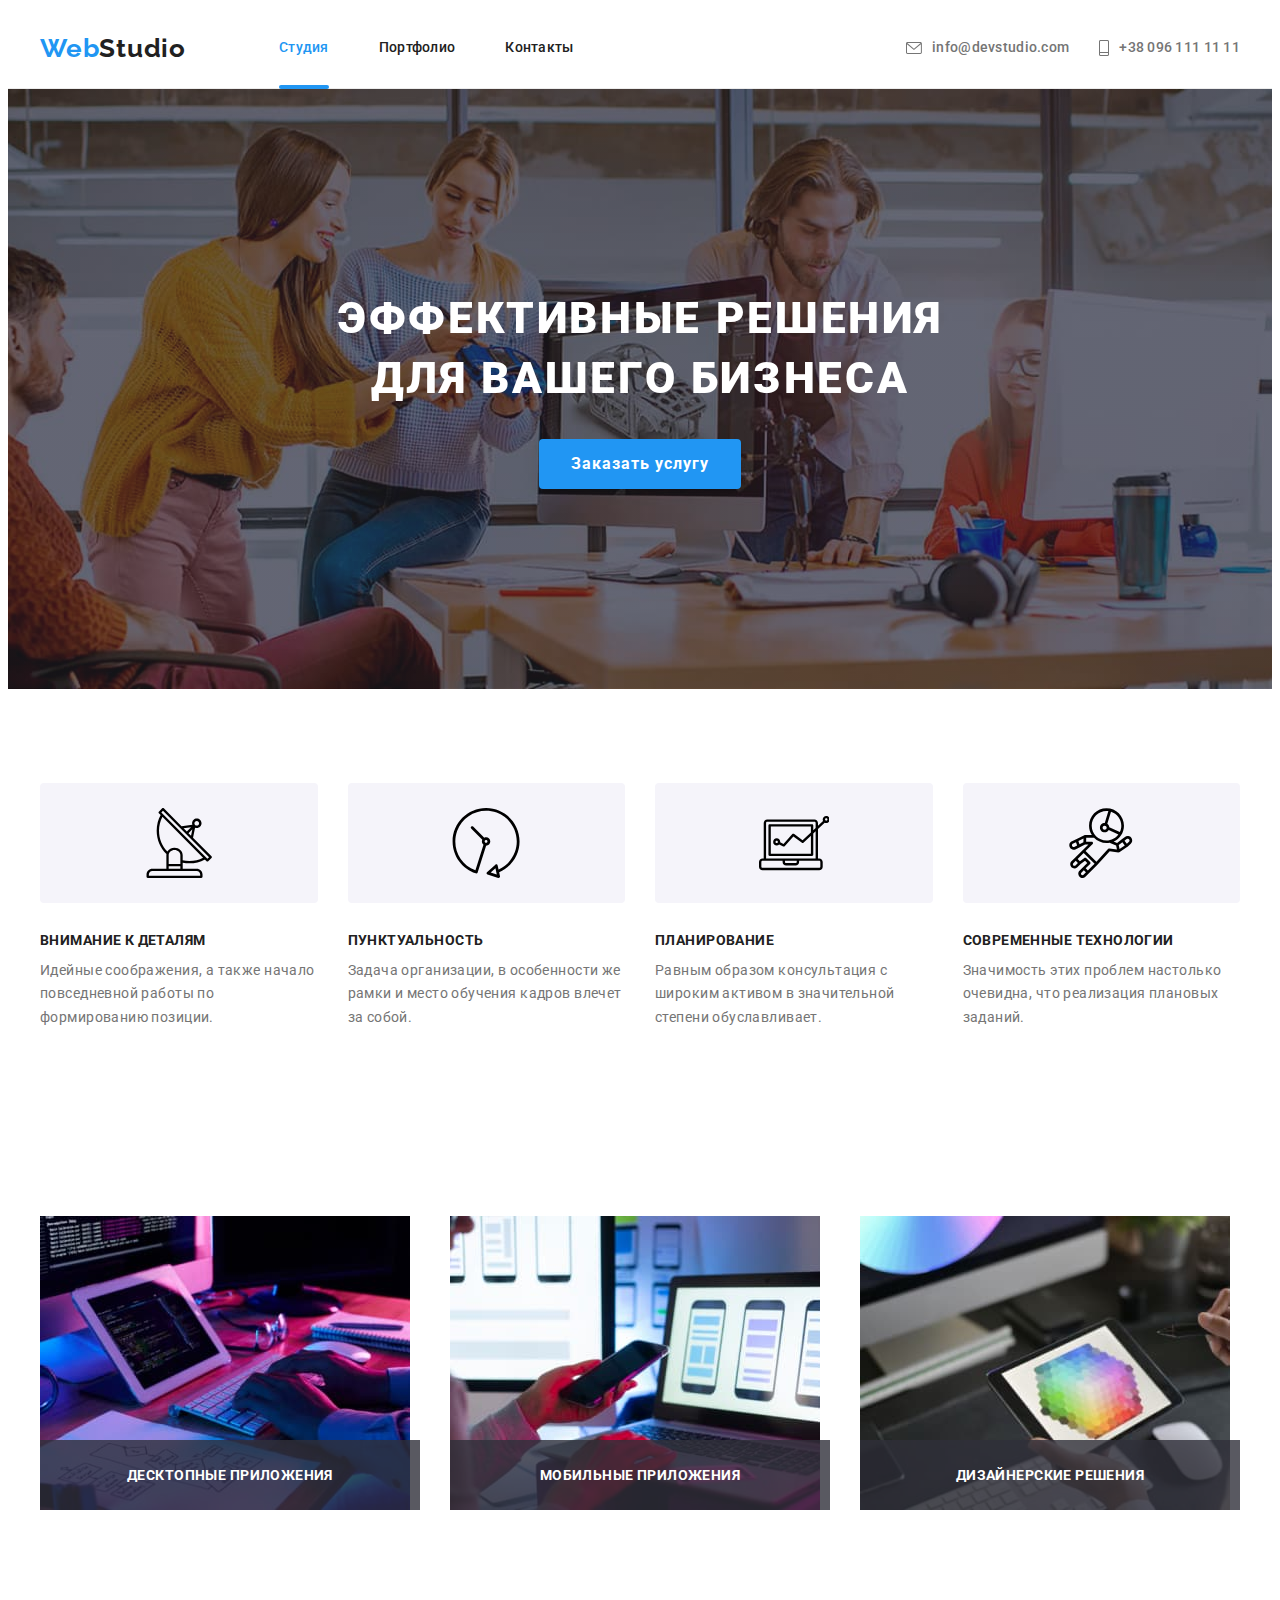
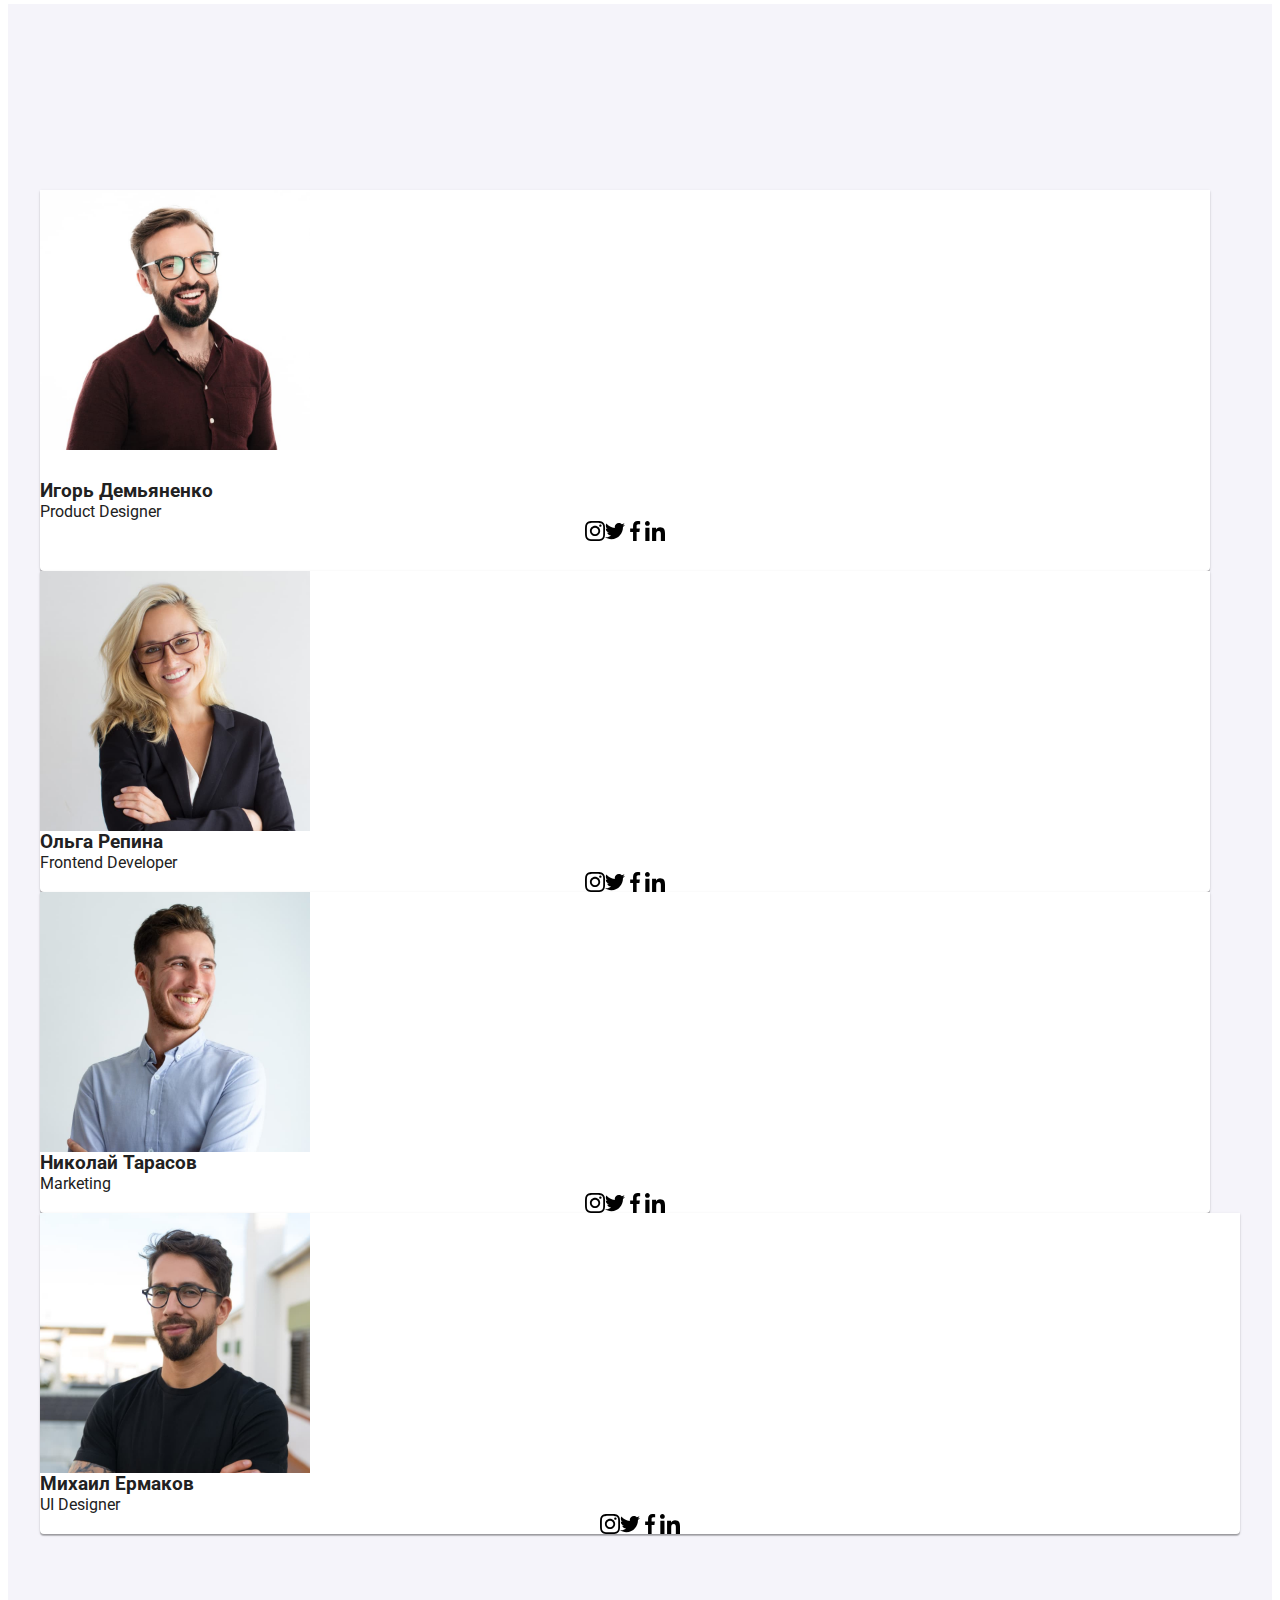
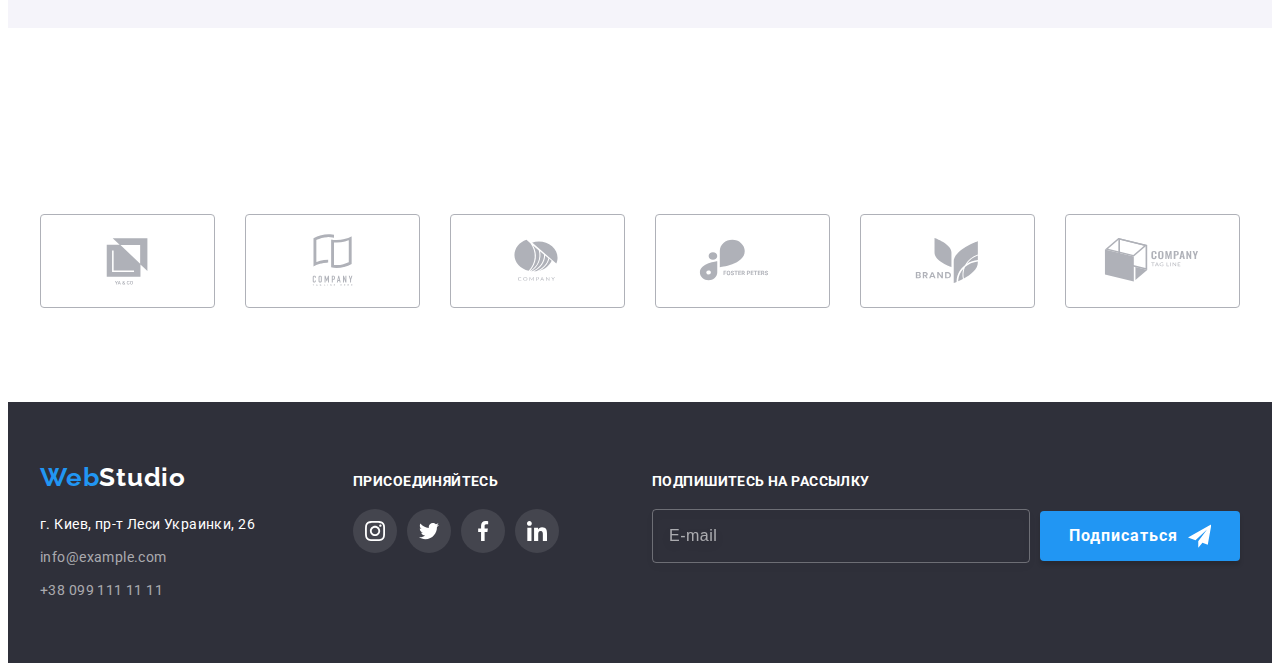
==== commit acf99f50: "Д/З №7" ====
--- a/index.html
+++ b/index.html
@@ -29,7 +29,7 @@
             <a class="logo" href="./index.html">Web<span class="logostudio">Studio</span></a>
             <ul class="navlist">
               <li class="navlist__item">
-                <a class="navlist__link-current" href="./index.html">Студия</a>
+                <a class="navlist__link-current navlist__current" href="./index.html">Студия</a>
               </li>
               <li class="navlist__item">
                 <a class="navlist__link" href="./portfolio.html">Портфолио</a>
@@ -38,7 +38,7 @@
             </ul>
           </nav>
           <ul class="menu-list">
-            <li class="menu-list__item">
+            <li class="menu-list__item menu__item">
               <a class="menu-list__nav" href="mailto:info@devstudio.com"
                 ><svg class="icon" width="16" height="12">
                   <use href="./images/icons.svg#icon-email"></use></svg
@@ -46,7 +46,7 @@
               >
             </li>
 
-            <li class="menu-list__item">
+            <li class="menu-list__item menu__item">
               <a class="menu-list__nav" href="tel:+380961111111"
                 ><svg class="icon" width="10" height="16">
                   <use href="./images/icons.svg#icon-tel"></use></svg
@@ -131,19 +131,19 @@
             <li class="item">
               <div class="thumb">
                 <img src="./images/img1.jpg" alt="верстка и дизайн" width="370" />
-                <p class="thumb__application">Десктопные приложения</p>
+                <p class="thumb__application thumb__work">Десктопные приложения</p>
               </div>
             </li>
             <li class="item">
               <div class="thumb">
                 <img src="./images/img2.jpg" alt="разработка мобильных приложений" width="370" />
-                <p class="thumb__application">Мобильные приложения</p>
+                <p class="thumb__application thumb__work">Мобильные приложения</p>
               </div>
             </li>
             <li class="item">
               <div class="thumb">
                 <img src="./images/img3.jpg" alt="работа на планшете" width="370" />
-                <p class="thumb__application">Дизайнерские решения</p>
+                <p class="thumb__application thumb__work">Дизайнерские решения</p>
               </div>
             </li>
           </ul>
@@ -152,37 +152,37 @@
       <section class="section-comand section">
         <div class="container">
           <h2 class="title" data-aos="zoom-in">Наша команда</h2>
-          <ul class="comand-list">
+          <ul class="section-comand__list">
             <li class="list-item">
               <img src="./images/img4.jpg" alt="работник1" width="270" />
-              <div class="personal">
-                <h3 lang="en" class="comand-title-list">Игорь Демьяненко</h3>
-                <p lang="en" class="comand-text-items">Product Designer</p>
+              <div class="section-comand__personal">
+                <h3 lang="en" class="section-comand__title">Игорь Демьяненко</h3>
+                <p lang="en" class="section-comand__text">Product Designer</p>
                 <ul class="team-masters">
-                  <li class="item-comand">
+                  <li class="team-masters__comand--team__comand">
                     <a href="instagram.com" class="icon-box">
-                      <svg class="masters-icon" width="20" height="20">
+                      <svg class="team-masters__icon" width="20" height="20">
                         <use href="./images/icons.svg#icon-insta"></use>
                       </svg>
                     </a>
                   </li>
-                  <li class="item-comand">
+                  <li class="team-masters__comand">
                     <a href="twitter.com" class="icon-box">
-                      <svg class="masters-icon" width="20" height="20">
+                      <svg class="team-masters__icon" width="20" height="20">
                         <use href="./images/icons.svg#icon-twit"></use>
                       </svg>
                     </a>
                   </li>
-                  <li class="item-comand">
+                  <li class="team-masters__comand">
                     <a href="facebook.com" class="icon-box">
-                      <svg class="masters-icon" width="20" height="20">
+                      <svg class="team-masters__icon" width="20" height="20">
                         <use href="./images/icons.svg#icon-fb"></use>
                       </svg>
                     </a>
                   </li>
-                  <li class="item-comand">
+                  <li class="team-masters__comand">
                     <a href="linkedin.com" class="icon-box">
-                      <svg class="masters-icon" width="20" height="20">
+                      <svg class="team-masters__icon" width="20" height="20">
                         <use href="./images/icons.svg#icon-in"></use>
                       </svg>
                     </a>
@@ -193,33 +193,33 @@
             <li class="list-item">
               <img src="./images/img5.jpg" alt="работник2" width="270" />
               <div class="personal">
-                <h3 lang="en" class="comand-title-list">Ольга Репина</h3>
-                <p lang="en" class="comand-text-items">Frontend Developer</p>
+                <h3 lang="en" class="section-comand__title">Ольга Репина</h3>
+                <p lang="en" class="section-comand__text">Frontend Developer</p>
                 <ul class="team-masters">
-                  <li class="item-comand">
+                  <li class="team-masters__comand team__comand">
                     <a href="instagram.com" class="icon-box">
-                      <svg class="masters-icon" width="20" height="20">
+                      <svg class="team-masters__icon" width="20" height="20">
                         <use href="./images/icons.svg#icon-insta"></use>
                       </svg>
                     </a>
                   </li>
-                  <li class="item-comand">
+                  <li class="team-masters__comand team__comand">
                     <a href="twitter.com" class="icon-box">
-                      <svg class="masters-icon" width="20" height="20">
+                      <svg class="team-masters__icon" width="20" height="20">
                         <use href="./images/icons.svg#icon-twit"></use>
                       </svg>
                     </a>
                   </li>
-                  <li class="item-comand">
+                  <li class="team-masters__comand team__comand">
                     <a href="facebook.com" class="icon-box">
-                      <svg class="masters-icon" width="20" height="20">
+                      <svg class="team-masters__icon" width="20" height="20">
                         <use href="./images/icons.svg#icon-fb"></use>
                       </svg>
                     </a>
                   </li>
-                  <li class="item-comand">
+                  <li class="team-masters__comand team__comand">
                     <a href="linkedin.com" class="icon-box">
-                      <svg class="masters-icon" width="20" height="20">
+                      <svg class="team-masters__icon" width="20" height="20">
                         <use href="./images/icons.svg#icon-in"></use>
                       </svg>
                     </a>
@@ -230,33 +230,33 @@
             <li class="list-item">
               <img src="./images/img6.jpg" alt="работник3" width="270" />
               <div class="personal">
-                <h3 lang="en" class="comand-title-list">Николай Тарасов</h3>
-                <p lang="en" class="comand-text-items">Marketing</p>
+                <h3 lang="en" class="section-comand__title">Николай Тарасов</h3>
+                <p lang="en" class="section-comand__text">Marketing</p>
                 <ul class="team-masters">
-                  <li class="item-comand">
+                  <li class="team-masters__comand team__comand">
                     <a href="instagram.com" class="icon-box">
-                      <svg class="masters-icon" width="20" height="20">
+                      <svg class="team-masters__icon" width="20" height="20">
                         <use href="./images/icons.svg#icon-insta"></use>
                       </svg>
                     </a>
                   </li>
-                  <li class="item-comand">
+                  <li class="team-masters__comand team__comand">
                     <a href="twitter.com" class="icon-box">
-                      <svg class="masters-icon" width="20" height="20">
+                      <svg class="team-masters__icon" width="20" height="20">
                         <use href="./images/icons.svg#icon-twit"></use>
                       </svg>
                     </a>
                   </li>
-                  <li class="item-comand">
+                  <li class="team-masters__comand team__comand">
                     <a href="facebook.com" class="icon-box">
-                      <svg class="masters-icon" width="20" height="20">
+                      <svg class="team-masters__icon" width="20" height="20">
                         <use href="./images/icons.svg#icon-fb"></use>
                       </svg>
                     </a>
                   </li>
-                  <li class="item-comand">
+                  <li class="team-masters__comand team__comand">
                     <a href="linkedin.com" class="icon-box">
-                      <svg class="masters-icon" width="20" height="20">
+                      <svg class="team-masters__icon" width="20" height="20">
                         <use href="./images/icons.svg#icon-in"></use>
                       </svg>
                     </a>
@@ -267,33 +267,33 @@
             <li class="list-item">
               <img src="./images/img7.jpg" alt="работник4" width="270" />
               <div class="personal">
-                <h3 lang="en" class="comand-title-list">Михаил Ермаков</h3>
-                <p lang="en" class="comand-text-items">UI Designer</p>
+                <h3 lang="en" class="section-comand__title">Михаил Ермаков</h3>
+                <p lang="en" class="section-comand__text">UI Designer</p>
                 <ul class="team-masters">
-                  <li class="item-comand">
+                  <li class="team-masters__comand team__comand">
                     <a href="instagram.com" class="icon-box">
-                      <svg class="masters-icon" width="20" height="20">
+                      <svg class="team-masters__icon" width="20" height="20">
                         <use href="./images/icons.svg#icon-insta"></use>
                       </svg>
                     </a>
                   </li>
-                  <li class="item-comand">
+                  <li class="team-masters__comand team__comand">
                     <a href="twitter.com" class="icon-box">
-                      <svg class="masters-icon" width="20" height="20">
+                      <svg class="team-masters__icon" width="20" height="20">
                         <use href="./images/icons.svg#icon-twit"></use>
                       </svg>
                     </a>
                   </li>
-                  <li class="item-comand">
+                  <li class="team-masters__comand team__comand">
                     <a href="facebook.com" class="icon-box">
-                      <svg class="masters-icon" width="20" height="20">
+                      <svg class="team-masters__icon" width="20" height="20">
                         <use href="./images/icons.svg#icon-fb"></use>
                       </svg>
                     </a>
                   </li>
-                  <li class="item-comand">
+                  <li class="team-masters__comand team__comand">
                     <a href="linkedin.com" class="icon-box">
-                      <svg class="masters-icon" width="20" height="20">
+                      <svg class="team-masters__icon" width="20" height="20">
                         <use href="./images/icons.svg#icon-in"></use>
                       </svg>
                     </a>
--- a/css/main.min.css
+++ b/css/main.min.css
@@ -1 +1 @@
-:root{--primary-text-color: #212121;--title-text-color: #757575;--accent-color: #2196f3;--white-text-color: #ffffff;--main-font: "Roboto";--secondary-background-color: #f5f4fa;--hero-color: rgba(47, 48, 58, 0.4);--icon-color: #afb1b8;--background-icon: #ffffff;--function-time: cubic-bezier(0.4, 0, 0.2, 1)}body{background-color:var(--white-text-color);color:var(--primary-text-color);font-family:"Roboto",sans-serif}p,h1,h2,h3 h4{margin:0}ul{margin:0;padding-left:0}button{cursor:pointer}address{font-style:normal}a{color:currentColor}a{text-decoration:none}img{display:block}ul{list-style:none}.visually-hidden{position:absolute;width:1px;height:1px;margin:-1px;border:0;padding:0;white-space:nowrap;clip-path:inset(100%);clip:rect(0 0 0 0);overflow:hidden}.container{width:1200px;padding-left:15px;padding-right:15px;margin:0 auto}.header{position:absolute;width:100%;background-color:var(--white-text-color);border-bottom:1px solid #ececec}.logo{color:var(--accent-color);font-family:"Raleway",sans-serif;font-weight:700;font-size:26px;line-height:1.19;letter-spacing:.03em}.logostudio{color:var(--primary-text-color)}.logostudiofooter{color:var(--white-text-color)}.navlist{display:flex;margin-left:93px;align-items:center}.navlist li{margin-right:50px}.navlist__item,.navlist__item,.navlist__item:last-child{margin-right:0px}.navlist.__link{display:block;padding-top:32px;padding-bottom:32px}.navlist__item,.navlist__item,.navlist__item{font-weight:500;font-size:14px;line-height:1.14;letter-spacing:.02em;color:var(--primary-text-color);transition:color 250ms var(--function-time)}.navlist__item:hover,.navlist__item:hover,.navlist__item:hover,.navlist__item:hover,.navlist__item:hover,.navlist__item:hover,.navlist__item:hover,.navlist__item:hover,.navlist__item:hover{color:var(--accent-color)}.navlist a{display:block;padding:32px 0;color:var(--primary-text-color);font-weight:500;font-size:14px;line-height:1.14;letter-spacing:.02em;transition:color 250ms var(--function-time)}.navlist a.link-current{color:var(--accent-color)}.navlist__link-current{position:relative;color:var(--accent-color)}.navlist__link-current::after{content:"";position:absolute;bottom:-1px;left:0;width:100%;height:4px;background:var(--accent-color);border-radius:2px}.container-nav{display:flex;align-items:center}.menu-list__nav,.menu-list__nav{color:var(--title-text-color);font-weight:500;font-size:14px;line-height:1.14;letter-spacing:.02em;transition:color 250ms var(--function-time)}.menu-list__nav:hover,.menu-list__nav:focus,.menu-list__nav:hover,.menu-list__nav:focus{color:var(--accent-color)}.menu-list a{color:var(--title-text-color);font-weight:500;font-size:14px;line-height:1.14;letter-spacing:.02em;display:flex;align-items:center;gap:10px}.menu-list a:hover,.menu-list a:focus,.menu-list a*:hover,.menu-list a:focus{color:var(--accent-color)}.menu-list{display:flex;margin-left:auto}.icon{background:var(--background-icon);fill:currentColor}.menu-list__.item{margin-left:30px}.container-hero{display:flex;align-items:center;flex-direction:column;background:#2f303a}.container-hero{max-width:1600px;background-image:linear-gradient(rgba(47, 48, 58, 0.4), rgba(47, 48, 58, 0.4)),url(../images/img17.jpg);background-repeat:no-repeat;background-position:center;background-size:cover;background-color:var(--hero-color);margin-right:auto;margin-left:auto;padding-top:200px;padding-bottom:200px}.hero-title{margin-bottom:30px;color:var(--white-text-color);font-weight:900;font-size:44px;line-height:1.36;text-align:center;letter-spacing:.06em;text-transform:uppercase}.hero,.footer{background-color:#2f303a}.button{display:block;display:inline-block;min-width:200px;height:50px;padding:10px 32px;box-shadow:0px 4px 4px rgba(0,0,0,.15);border-radius:4px;border:0;color:var(--white-text-color);background-color:var(--accent-color);font-family:Roboto;font-weight:700;font-size:16px;line-height:1.88;display:flex;align-items:center;text-align:center;letter-spacing:.06em;transition:background-color 250ms var(--function-time),color 250ms var(--function-time)}.button:hover,.button:focus{background:#188ce8}.section{padding-top:94px;padding-bottom:94px}.item-list{margin-left:30px}.item-list{flex-basis:calc(25% - 30px)}.benefits{margin-bottom:30px;height:120px;display:flex;align-items:center;justify-content:center;background:var(--secondary-background-color);border-radius:4px}.benefits__section-title{margin-bottom:10px;color:var(--primary-text-color);font-weight:700;font-size:14px;line-height:1.14;letter-spacing:.03em;text-transform:uppercase}.benefits__section-text{margin-bottom:0;color:var(--title-text-color);font-size:14px;line-height:1.7;letter-spacing:.03em}.section-list{display:flex;flex-wrap:nowrap;list-style:none;margin-left:-30px}.section-list>.list-item{flex-basis:calc(25% - 30px);margin-left:30px}.work-about.section{padding-top:0}.title{margin-bottom:50px;padding-top:0px;color:var(--primary-text-color);font-weight:700;font-size:36px;line-height:1.17;text-align:center;letter-spacing:.03em}.comand-title-list{margin-bottom:10px;color:var(--primary-text-color);font-weight:500;font-size:16px;line-height:1.19;text-align:center;letter-spacing:.03em}.comand-text-items{margin-bottom:16px;color:var(--title-text-color);font-size:16px;line-height:1.19;text-align:center;letter-spacing:.03em}.cards{display:flex;flex-wrap:wrap;list-style:none;margin-left:-30px}.cards .item{flex-basis:calc(33.3333333333% - 30px);margin-left:30px}.thumb{position:relative}.thumb__application{display:flex;align-items:center;justify-content:center;position:absolute;width:100%;height:70px;font-weight:700;font-size:14px;line-height:16px;letter-spacing:.03em;text-transform:uppercase;background:rgba(47,48,58,.8);color:var(--white-text-color)}.thumb .application{position:absolute;left:0;bottom:0}.section-comand .section{background:var(--secondary-background-color)}.section-comand{background-color:var(--secondary-background-color)}.list-item{display:block;background:var(--white-text-color);box-shadow:0px 1px 3px rgba(0,0,0,.12),0px 1px 1px rgba(0,0,0,.14),0px 2px 1px rgba(0,0,0,.2);border-radius:0px 0px 4px 4px}.comand-list .list-item{flex-basis:calc((100% - 90px)/4)}.list-item:not(:last-child){margin-right:30px}.personal{padding-top:30px;padding-bottom:30px}.comand-list{display:flex;flex-wrap:wrap;list-style:none}.team-masters{display:flex;justify-content:center}.item-comand{margin-left:10px}.item-comand:first-child{margin-left:0}.item-comand .icon-box{width:44px;height:44px}.icon-box{display:flex;align-items:center;justify-content:center;border-radius:50px;color:var(--icon-color);transition:background-color 250ms var(--function-time),color 250ms var(--function-time)}.icon-box:hover,.icon-box:focus{background:var(--accent-color);color:var(--background-icon)}.masters-icon{fill:currentColor}.clients-list{display:flex;justify-content:center}.clients-item{margin-left:30px}.clients-item{flex-basis:calc((100% - 150px)/6)}.clients-item:first-child{margin-left:0}.clients-box{height:92px;display:flex;align-items:center;justify-content:center;background:var(--background-icon);color:var(--icon-color);border:1px solid var(--icon-color);border-radius:4px;transition:border-color 250ms var(--function-time),color 250ms var(--function-time)}.clients-box:hover,.clients-box:focus{border-color:var(--accent-color);color:var(--accent-color)}.icon-clients{fill:currentColor}.footerlist-address{display:block;color:var(--white-text-color);font-style:normal;font-size:14px;line-height:1.71;letter-spacing:.03em;margin-bottom:9px}.footerlist-mailto,.footerlist-tel{color:rgba(255,255,255,.6);font-size:14px;line-height:1.71;letter-spacing:.03em;transition:color 250ms var(--function-time)}.footerlist-mailto:hover,.footerlist-tel:hover{color:var(--title-text-color)}.footerlist-mailto:hover:focus,.footerlist-mailto:hover:focus,.footerlist-tel:hover:focus,.footerlist-tel:hover:focus{color:var(--accent-color)}.footer{padding-top:60px;padding-bottom:60px}.logostudiofooter,.footer .logo{margin-bottom:20px}.logostudiofooter .logo{display:block}.footer .logo{display:inline-block}.footerlist-tel{margin-bottom:60px}.footerlist{display:block}.footerlist .item:not(:last-child){margin-bottom:9px}.footer-title{margin-bottom:20px;font-weight:700;font-size:14px;line-height:1,14;letter-spacing:.03em;text-transform:uppercase;color:var(--white-text-color)}.footer-social{margin-left:70px}.container-footer{display:flex;align-items:baseline}.footer-list{display:flex}.footer-item{margin-left:10px;display:flex;gap:10px}.footer-item:first-child{margin-left:0}.icon-footer{width:44px;height:44px}.icon-footer{display:flex;align-items:center;justify-content:center;border-radius:50px;background:rgba(255,255,255,.1);color:var(--background-icon);transition:background-color 250ms var(--function-time)}.icon-footer:hover,.icon-footer:focus{background-color:var(--accent-color)}.masters-icon{fill:currentColor;transition:fill 250ms var(--function-time)}.footer-class{display:block;margin-left:93px}.footer-input{width:358px;height:50px;padding-left:16px;border:1px solid rgba(255,255,255,.3);filter:drop-shadow(0px 4px 4px rgba(0, 0, 0, 0.15));border-radius:4px;background-color:rgba(0,0,0,0);color:var(--white-text-color)}.footer-input::placeholder{font-weight:400;font-size:16px;line-height:1.25;display:flex;align-items:center;letter-spacing:.03em;color:rgba(255,255,255,.6)}.footer-icon{margin-left:10px}.button-sub{width:200px;height:50px;margin-left:10px;padding:10px 29px;font-family:"Roboto";font-weight:700;font-size:16px;line-height:1.88;display:flex;align-items:center;text-align:center;letter-spacing:.06em;color:var(--white-text-color);background:var(--accent-color);box-shadow:0px 4px 4px rgba(0,0,0,.15);border-radius:4px;border:rgba(0,0,0,0);transition:background 250ms var(--function-time)}.button-sub:hover,.button-sub:focus{background:#188ce8}.input-subscribe{display:flex;align-items:center}.footer-nav{flex-grow:1}.backdrop{position:fixed;top:0;left:0;width:100%;height:100%;background-color:rgba(0,0,0,.2);transition:opacity 400ms linear,visibility 400ms linear}.modal{position:absolute;top:50%;left:50%;transform:translate(-50%, -50%) scale(1);width:528px;height:581px;background:var(--white-text-color);border-radius:4px;transition:transform 400ms linear;padding:40px}.backdrop .is-hidden .modal{transform:translate(-50%, -50%) scale(0)}.modal-button-close{position:absolute;top:8px;right:8px;width:30px;height:30px;padding:0;margin:0;background:var(--white-text-color);border:1px solid rgba(0,0,0,.1);border-radius:50%;display:flex;align-items:center;justify-content:center}.modal-button-close:focus svg,.modal-button-close:hover svg{fill:var(--accent-color)}.is-hidden{opacity:0;visibility:hidden;pointer-events:none}.modal-title{font-weight:700;font-size:20px;line-height:1.15;text-align:center;letter-spacing:.03em;text-align:center;margin-bottom:12px;color:var(--primary-text-color)}.modal-input{width:100%;height:40px;font-family:"Roboto";font-size:14px;padding-left:42px;border:1px solid rgba(33,33,33,.2);border-radius:4px;background-color:rgba(0,0,0,0);outline:rgba(0,0,0,0);transition:border-color 250ms var(--function-time)}.modal-input:focus{border-color:var(--accent-color)}.modal-input::placeholder{font-weight:400;font-size:12px;line-height:1.16;letter-spacing:.01em;color:var(--title-text-color)}.input-icon{position:absolute;left:15px;top:50%;transform:translateY(-50%);transition:color var(--function-time)}.modal-input:focus+.input-icon{fill:var(--accent-color)}.modal-button{display:block;margin:0 auto}.modal-label{display:block;margin-bottom:4px;font-weight:400;font-size:12px;line-height:1.16;letter-spacing:.01em;color:var(--title-text-color)}.modal-text{display:block;width:100%;height:120px;font-family:"Roboto";font-size:14px;padding:12px 16px;border:1px solid rgba(33,33,33,.2);border-radius:4px;resize:none;outline:rgba(0,0,0,0);transition:border-color 250ms var(--function-time)}.modal-text:focus{border-color:var(--accent-color)}.modal-text::placeholder{font-weight:400;font-size:12px;line-height:14px;letter-spacing:.01em;color:rgba(117,117,117,.5)}.modal-fields:not(:last-child){margin-bottom:10px}.input-class{position:relative}.text-check{margin-bottom:30px;font-weight:400;font-size:14px;line-height:1.71;letter-spacing:.03em;color:var(--title-text-color);display:flex;align-items:center;justify-content:center;transition:color var(--function-time)}.text-check a{text-decoration:underline}.text-check a:hover{text-decoration:none}.text-check a{color:var(--accent-color)}.text-check span{width:16px;height:15px;margin-right:7px;align-items:center;justify-content:center}.input-check:checked+.text-check span{background-color:var(--accent-color);border:none;border-radius:2px}.input-check:focus+.text-check .check-icon{border-color:var(--accent-color)}.input-check:checked+.text-check .check-icon{fill:var(--white-text-color);border-color:var(--accent-color)}.input-check:checked+.text-check .check-icon{fill:var(--white-text-color)}.check-icon{border:2px solid var(--primary-text-color);border-radius:2px}.check-icon.check-icon{border:2px solid var(--primary-text-color);border-radius:2px}.check-icon{fill:rgba(0,0,0,0)}.portfolio-button.active{color:var(--white-text-color);background-color:var(--accent-color);box-shadow:0px 3px 1px rgba(0,0,0,.1),0px 1px 2px rgba(0,0,0,.08),0px 2px 2px rgba(0,0,0,.12)}.portfolio-button{padding:6px 22px}.portfolio-button{display:block;font-family:"Roboto";font-weight:500;font-size:16px;line-height:1.62;text-align:center;letter-spacing:.03em;color:var(--primary-text-color);background-color:var(--secondary-background-color);border-radius:4px;border:0;transition:background-color 250ms var(--function-time),color 250ms var(--function-time),box-shadow 250ms var(--function-time)}.portfolio-button:hover,.portfolio-button:focus{color:var(--white-text-color);background-color:var(--accent-color)}.portfolio-button:hover,.portfolio-button:focus{box-shadow:0px 3px 1px rgba(0,0,0,.1),0px 1px 2px rgba(0,0,0,.08),0px 2px 2px rgba(0,0,0,.12)}.portfolio-title{margin-bottom:4px;color:var(--primary-text-color);font-weight:700;font-size:18px;line-height:2;text-align:left;letter-spacing:.06em}.portfolio-text{color:var(--title-text-color);font-size:16px;line-height:1.88;text-align:left;letter-spacing:.03em}.portfolio{padding-top:6px;padding-bottom:22px}.portfolio-list{padding:20px 24px;border:1px solid #eee;border-top:0}.portfolio-items{margin-bottom:50px}.portfolio-items{display:flex;flex-wrap:wrap;justify-content:center}.portfolio-items li:not(:last-child){margin-right:8px}.gallery-link{display:block}.gallery-link:hover,.gallery-link:focus{box-shadow:0px 1px 1px rgba(0,0,0,.12),0px 4px 4px rgba(0,0,0,.06),1px 4px 6px rgba(0,0,0,.16)}.portfolio-flex{display:flex;flex-wrap:wrap;padding:0;margin:0;list-style:none;margin-left:-30px;margin-bottom:-30px}.portfolio-flex>.gallery-list{flex-basis:calc(33.3333333333% - 30px);margin-left:30px;margin-bottom:30px}.portfolio-flex>.gallery-list:nth-child(3n){margin-right:0}.portfolio-flex>.gallery-list:nth-last-child(-n+3){margin-bottom:0}.gallery-link:hover .portfolio-resourse,.gallery-link:focus .portfolio-resourse{transform:translateY(0);opacity:.9}.thumb-card{position:relative;overflow:hidden}.portfolio-resourse{position:absolute;top:0;left:0;display:flex;justify-content:center;align-items:center;height:100%;padding-right:24px;padding-left:24px;font-weight:400;font-size:18px;line-height:1.56;letter-spacing:.03em;color:var(--white-text-color);background:var(--accent-color);transform:translateY(100%);transition:transform 250ms var(--function-time)}/*# sourceMappingURL=main.min.css.map */+:root{--primary-text-color: #212121;--title-text-color: #757575;--accent-color: #2196f3;--white-text-color: #ffffff;--main-font: "Roboto";--secondary-background-color: #f5f4fa;--hero-color: rgba(47, 48, 58, 0.4);--icon-color: #afb1b8;--background-icon: #ffffff;--function-time: cubic-bezier(0.4, 0, 0.2, 1)}body{background-color:var(--white-text-color);color:var(--primary-text-color);font-family:"Roboto",sans-serif}p,h1,h2,h3 h4{margin:0}ul{margin:0;padding-left:0}button{cursor:pointer}address{font-style:normal}a{color:currentColor}a{text-decoration:none}img{display:block}ul{list-style:none}.visually-hidden{position:absolute;width:1px;height:1px;margin:-1px;border:0;padding:0;white-space:nowrap;clip-path:inset(100%);clip:rect(0 0 0 0);overflow:hidden}.container{width:1200px;padding-left:15px;padding-right:15px;margin:0 auto}.header{width:100%;background-color:var(--white-text-color);border-bottom:1px solid #ececec}.logo{color:var(--accent-color);font-family:"Raleway",sans-serif;font-weight:700;font-size:26px;line-height:1.19;letter-spacing:.03em}.logostudio{color:var(--primary-text-color)}.logostudiofooter{color:var(--white-text-color)}.navlist li{margin-right:50px}.navlist__item,.navlist__item,.navlist__item:last-child{margin-right:0px}.navlist.__link{display:block;padding-top:32px;padding-bottom:32px}.navlist__item,.navlist__item,.navlist__item{font-weight:500;font-size:14px;line-height:1.14;letter-spacing:.02em;color:var(--primary-text-color);transition:color 250ms var(--function-time)}.navlist__item:hover,.navlist__item:hover,.navlist__item:hover,.navlist__item:hover,.navlist__item:hover,.navlist__item:hover,.navlist__item:hover,.navlist__item:hover,.navlist__item:hover{color:var(--accent-color)}.navlist__current{display:block;padding:32px 0;color:var(--primary-text-color);font-weight:500;font-size:14px;line-height:1.14;letter-spacing:.02em;transition:color 250ms var(--function-time)}.navlist__current.link-current{color:var(--accent-color)}.navlist__link-current{position:relative;color:var(--accent-color)}.navlist__link-current::after{content:"";position:absolute;bottom:-1px;left:0;width:100%;height:4px;background:var(--accent-color);border-radius:2px}.container-nav{display:flex;align-items:center}.menu-list__nav,.menu-list__nav{color:var(--title-text-color);font-weight:500;font-size:14px;line-height:1.14;letter-spacing:.02em;transition:color 250ms var(--function-time)}.menu-list__nav:hover,.menu-list__nav:focus,.menu-list__nav:hover,.menu-list__nav:focus{color:var(--accent-color)}.menu-list a{color:var(--title-text-color);font-weight:500;font-size:14px;line-height:1.14;letter-spacing:.02em;display:flex;align-items:center;gap:10px}.menu-list a:hover,.menu-list a:focus,.menu-list a*:hover,.menu-list a:focus{color:var(--accent-color)}.icon{background:var(--background-icon);fill:currentColor}.menu__item{margin-left:30px}.container-hero{display:flex;align-items:center;flex-direction:column;background:#2f303a}.navlist{display:flex;margin-left:93px;align-items:center}.menu-list{display:flex;margin-left:auto}.container-hero{max-width:1600px;background-image:linear-gradient(rgba(47, 48, 58, 0.4), rgba(47, 48, 58, 0.4)),url(../images/img17.jpg);background-repeat:no-repeat;background-position:center;background-size:cover;background-color:var(--hero-color);margin-right:auto;margin-left:auto;padding-top:200px;padding-bottom:200px}.hero-title{margin-bottom:30px;color:var(--white-text-color);font-weight:900;font-size:44px;line-height:1.36;text-align:center;letter-spacing:.06em;text-transform:uppercase}.hero,.footer{background-color:#2f303a}.button{display:block;display:inline-block;min-width:200px;height:50px;padding:10px 32px;box-shadow:0px 4px 4px rgba(0,0,0,.15);border-radius:4px;border:0;color:var(--white-text-color);background-color:var(--accent-color);font-family:Roboto;font-weight:700;font-size:16px;line-height:1.88;display:flex;align-items:center;text-align:center;letter-spacing:.06em;transition:background-color 250ms var(--function-time),color 250ms var(--function-time)}.button:hover,.button:focus{background:#188ce8}.section{padding-top:94px;padding-bottom:94px}.item-list{margin-left:30px}.item-list{flex-basis:calc(25% - 30px)}.benefits{margin-bottom:30px;height:120px;display:flex;align-items:center;justify-content:center;background:var(--secondary-background-color);border-radius:4px}.benefits__section-title{margin-bottom:10px;color:var(--primary-text-color);font-weight:700;font-size:14px;line-height:1.14;letter-spacing:.03em;text-transform:uppercase}.benefits__section-text{margin-bottom:0;color:var(--title-text-color);font-size:14px;line-height:1.7;letter-spacing:.03em}.section-list{display:flex;flex-wrap:nowrap;list-style:none;margin-left:-30px}.section-list>.list-item{flex-basis:calc(25% - 30px);margin-left:30px}.work-about.section{padding-top:0}.title{margin-bottom:50px;padding-top:0px;color:var(--primary-text-color);font-weight:700;font-size:36px;line-height:1.17;text-align:center;letter-spacing:.03em}.comand-title-list{margin-bottom:10px;color:var(--primary-text-color);font-weight:500;font-size:16px;line-height:1.19;text-align:center;letter-spacing:.03em}.comand-text-items{margin-bottom:16px;color:var(--title-text-color);font-size:16px;line-height:1.19;text-align:center;letter-spacing:.03em}.cards{display:flex;flex-wrap:wrap;list-style:none;margin-left:-30px}.cards .item{flex-basis:calc(33.3333333333% - 30px);margin-left:30px}.thumb{position:relative}.thumb__application{display:flex;align-items:center;justify-content:center;position:absolute;width:100%;height:70px;font-weight:700;font-size:14px;line-height:16px;letter-spacing:.03em;text-transform:uppercase;background:rgba(47,48,58,.8);color:var(--white-text-color)}.thumb__work{position:absolute;left:0;bottom:0}.section-comand .section{background:var(--secondary-background-color)}.section-comand{background-color:var(--secondary-background-color)}.list-item{display:block;background:var(--white-text-color);box-shadow:0px 1px 3px rgba(0,0,0,.12),0px 1px 1px rgba(0,0,0,.14),0px 2px 1px rgba(0,0,0,.2);border-radius:0px 0px 4px 4px}.comand__list .list-item{flex-basis:calc((100% - 90px)/4)}.list-item:not(:last-child){margin-right:30px}.section-comand__personal{padding-top:30px;padding-bottom:30px}.comand__list{display:flex;flex-wrap:wrap;list-style:none}.item-comand{margin-left:10px}.item-comand:first-child{margin-left:0}.item-comand .icon-box{width:44px;height:44px}.icon-box{display:flex;align-items:center;justify-content:center;border-radius:50px;color:var(--icon-color);transition:background-color 250ms var(--function-time),color 250ms var(--function-time)}.icon-box:hover,.icon-box:focus{background:var(--accent-color);color:var(--background-icon)}.masters-icon{fill:currentColor}.team-masters{display:flex;justify-content:center}.clients-list{display:flex;justify-content:center}.clients-item{margin-left:30px}.clients-item{flex-basis:calc((100% - 150px)/6)}.clients-item:first-child{margin-left:0}.clients-box{height:92px;display:flex;align-items:center;justify-content:center;background:var(--background-icon);color:var(--icon-color);border:1px solid var(--icon-color);border-radius:4px;transition:border-color 250ms var(--function-time),color 250ms var(--function-time)}.clients-box:hover,.clients-box:focus{border-color:var(--accent-color);color:var(--accent-color)}.icon-clients{fill:currentColor}.footerlist-address{display:block;color:var(--white-text-color);font-style:normal;font-size:14px;line-height:1.71;letter-spacing:.03em;margin-bottom:9px}.footerlist-mailto,.footerlist-tel{color:rgba(255,255,255,.6);font-size:14px;line-height:1.71;letter-spacing:.03em;transition:color 250ms var(--function-time)}.footerlist-mailto:hover,.footerlist-tel:hover{color:var(--title-text-color)}.footerlist-mailto:hover:focus,.footerlist-mailto:hover:focus,.footerlist-tel:hover:focus,.footerlist-tel:hover:focus{color:var(--accent-color)}.footer{padding-top:60px;padding-bottom:60px}.logostudiofooter,.footer .logo{margin-bottom:20px}.logostudiofooter .logo{display:block}.footer .logo{display:inline-block}.footerlist-tel{margin-bottom:60px}.footerlist{display:block}.footerlist .item:not(:last-child){margin-bottom:9px}.footer-title{margin-bottom:20px;font-weight:700;font-size:14px;line-height:1,14;letter-spacing:.03em;text-transform:uppercase;color:var(--white-text-color)}.footer-social{margin-left:70px}.container-footer{display:flex;align-items:baseline}.footer-list{display:flex}.footer-item{margin-left:10px;display:flex;gap:10px}.footer-item:first-child{margin-left:0}.icon-footer{width:44px;height:44px}.icon-footer{display:flex;align-items:center;justify-content:center;border-radius:50px;background:rgba(255,255,255,.1);color:var(--background-icon);transition:background-color 250ms var(--function-time)}.icon-footer:hover,.icon-footer:focus{background-color:var(--accent-color)}.masters-icon{fill:currentColor;transition:fill 250ms var(--function-time)}.footer-class{display:block;margin-left:93px}.footer-input{width:358px;height:50px;padding-left:16px;border:1px solid rgba(255,255,255,.3);filter:drop-shadow(0px 4px 4px rgba(0, 0, 0, 0.15));border-radius:4px;background-color:rgba(0,0,0,0);color:var(--white-text-color)}.footer-input::placeholder{font-weight:400;font-size:16px;line-height:1.25;display:flex;align-items:center;letter-spacing:.03em;color:rgba(255,255,255,.6)}.footer-icon{margin-left:10px}.button-sub{width:200px;height:50px;margin-left:10px;padding:10px 29px;font-family:"Roboto";font-weight:700;font-size:16px;line-height:1.88;display:flex;align-items:center;text-align:center;letter-spacing:.06em;color:var(--white-text-color);background:var(--accent-color);box-shadow:0px 4px 4px rgba(0,0,0,.15);border-radius:4px;border:rgba(0,0,0,0);transition:background 250ms var(--function-time)}.button-sub:hover,.button-sub:focus{background:#188ce8}.input-subscribe{display:flex;align-items:center}.footer-nav{flex-grow:1}.backdrop{position:fixed;top:0;left:0;width:100%;height:100%;background-color:rgba(0,0,0,.2);transition:opacity 400ms linear,visibility 400ms linear}.modal{position:absolute;top:50%;left:50%;transform:translate(-50%, -50%) scale(1);width:528px;height:581px;background:var(--white-text-color);border-radius:4px;transition:transform 400ms linear;padding:40px}.backdrop .is-hidden .modal{transform:translate(-50%, -50%) scale(0)}.modal-button-close{position:absolute;top:8px;right:8px;width:30px;height:30px;padding:0;margin:0;background:var(--white-text-color);border:1px solid rgba(0,0,0,.1);border-radius:50%;display:flex;align-items:center;justify-content:center}.modal-button-close:focus svg,.modal-button-close:hover svg{fill:var(--accent-color)}.is-hidden{opacity:0;visibility:hidden;pointer-events:none}.modal-title{font-weight:700;font-size:20px;line-height:1.15;text-align:center;letter-spacing:.03em;text-align:center;margin-bottom:12px;color:var(--primary-text-color)}.modal-input{width:100%;height:40px;font-family:"Roboto";font-size:14px;padding-left:42px;border:1px solid rgba(33,33,33,.2);border-radius:4px;background-color:rgba(0,0,0,0);outline:rgba(0,0,0,0);transition:border-color 250ms var(--function-time)}.modal-input:focus{border-color:var(--accent-color)}.modal-input::placeholder{font-weight:400;font-size:12px;line-height:1.16;letter-spacing:.01em;color:var(--title-text-color)}.input-icon{position:absolute;left:15px;top:50%;transform:translateY(-50%);transition:color var(--function-time)}.modal-input:focus+.input-icon{fill:var(--accent-color)}.modal-button{display:block;margin:0 auto}.modal-label{display:block;margin-bottom:4px;font-weight:400;font-size:12px;line-height:1.16;letter-spacing:.01em;color:var(--title-text-color)}.modal-text{display:block;width:100%;height:120px;font-family:"Roboto";font-size:14px;padding:12px 16px;border:1px solid rgba(33,33,33,.2);border-radius:4px;resize:none;outline:rgba(0,0,0,0);transition:border-color 250ms var(--function-time)}.modal-text:focus{border-color:var(--accent-color)}.modal-text::placeholder{font-weight:400;font-size:12px;line-height:14px;letter-spacing:.01em;color:rgba(117,117,117,.5)}.modal-fields:not(:last-child){margin-bottom:10px}.input-class{position:relative}.text-check{margin-bottom:30px;font-weight:400;font-size:14px;line-height:1.71;letter-spacing:.03em;color:var(--title-text-color);display:flex;align-items:center;justify-content:center;transition:color var(--function-time)}.text-check a{text-decoration:underline}.text-check a:hover{text-decoration:none}.text-check a{color:var(--accent-color)}.text-check span{width:16px;height:15px;margin-right:7px;align-items:center;justify-content:center}.input-check:checked+.text-check span{background-color:var(--accent-color);border:none;border-radius:2px}.input-check:focus+.text-check .check-icon{border-color:var(--accent-color)}.input-check:checked+.text-check .check-icon{fill:var(--white-text-color);border-color:var(--accent-color)}.input-check:checked+.text-check .check-icon{fill:var(--white-text-color)}.check-icon{border:2px solid var(--primary-text-color);border-radius:2px}.check-icon.check-icon{border:2px solid var(--primary-text-color);border-radius:2px}.check-icon{fill:rgba(0,0,0,0)}.portfolio-button.active{color:var(--white-text-color);background-color:var(--accent-color);box-shadow:0px 3px 1px rgba(0,0,0,.1),0px 1px 2px rgba(0,0,0,.08),0px 2px 2px rgba(0,0,0,.12)}.portfolio-button{padding:6px 22px}.portfolio-button{display:block;font-family:"Roboto";font-weight:500;font-size:16px;line-height:1.62;text-align:center;letter-spacing:.03em;color:var(--primary-text-color);background-color:var(--secondary-background-color);border-radius:4px;border:0;transition:background-color 250ms var(--function-time),color 250ms var(--function-time),box-shadow 250ms var(--function-time)}.portfolio-button:hover,.portfolio-button:focus{color:var(--white-text-color);background-color:var(--accent-color)}.portfolio-button:hover,.portfolio-button:focus{box-shadow:0px 3px 1px rgba(0,0,0,.1),0px 1px 2px rgba(0,0,0,.08),0px 2px 2px rgba(0,0,0,.12)}.portfolio__title{margin-bottom:4px;color:var(--primary-text-color);font-weight:700;font-size:18px;line-height:2;text-align:left;letter-spacing:.06em}.portfolio__text{color:var(--title-text-color);font-size:16px;line-height:1.88;text-align:left;letter-spacing:.03em}.portfolio{padding-top:6px;padding-bottom:22px}.portfolio__wrap{padding:20px 24px;border:1px solid #eee;border-top:0}.portfolio__items{margin-bottom:50px}.portfolio__items{display:flex;flex-wrap:wrap;justify-content:center}.portfolio__items li:not(:last-child){margin-right:8px}.portfolio__gallery-link{display:block}.portfolio__gallery-link:hover,.portfolio__gallery-link:focus{box-shadow:0px 1px 1px rgba(0,0,0,.12),0px 4px 4px rgba(0,0,0,.06),1px 4px 6px rgba(0,0,0,.16)}.portfolio__flex{display:flex;flex-wrap:wrap;padding:0;margin:0;list-style:none;margin-left:-30px;margin-bottom:-30px}.portfolio__flex>.potrfolio__list{flex-basis:calc(33.3333333333% - 30px);margin-left:30px;margin-bottom:30px}.portfolio__flex>.portfolio__list:nth-child(3n){margin-right:0}.portfolio__flex>.portfolio__list:nth-last-child(-n+3){margin-bottom:0}.portfolio__gallery-link:hover .portfolio__resourse,.portfolio__gallery-link:focus .portfolio__resourse{transform:translateY(0);opacity:.9}.portfolio__thumb-card{position:relative;overflow:hidden}.portfolio__resourse{position:absolute;top:0;left:0;display:flex;justify-content:center;align-items:center;height:100%;padding-right:24px;padding-left:24px;font-weight:400;font-size:18px;line-height:1.56;letter-spacing:.03em;color:var(--white-text-color);background:var(--accent-color);transform:translateY(100%);transition:transform 250ms var(--function-time)}/*# sourceMappingURL=main.min.css.map */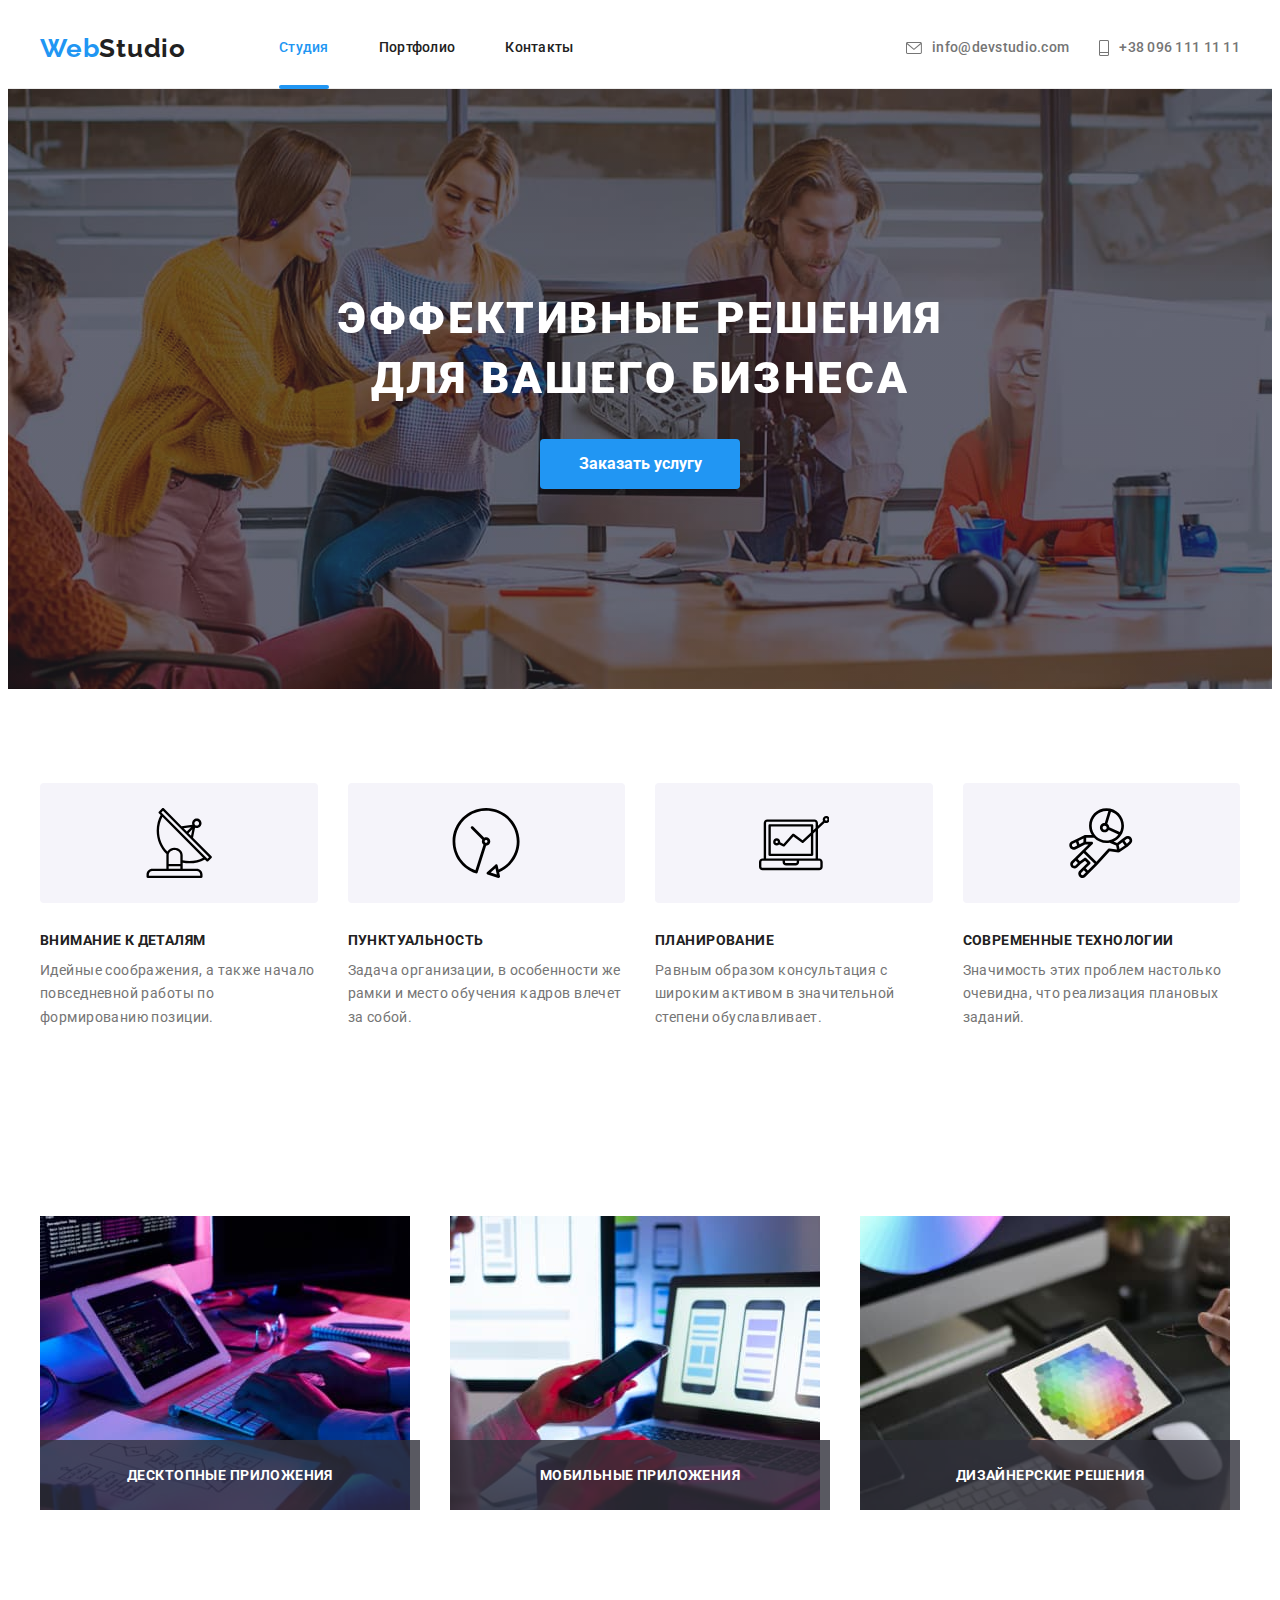
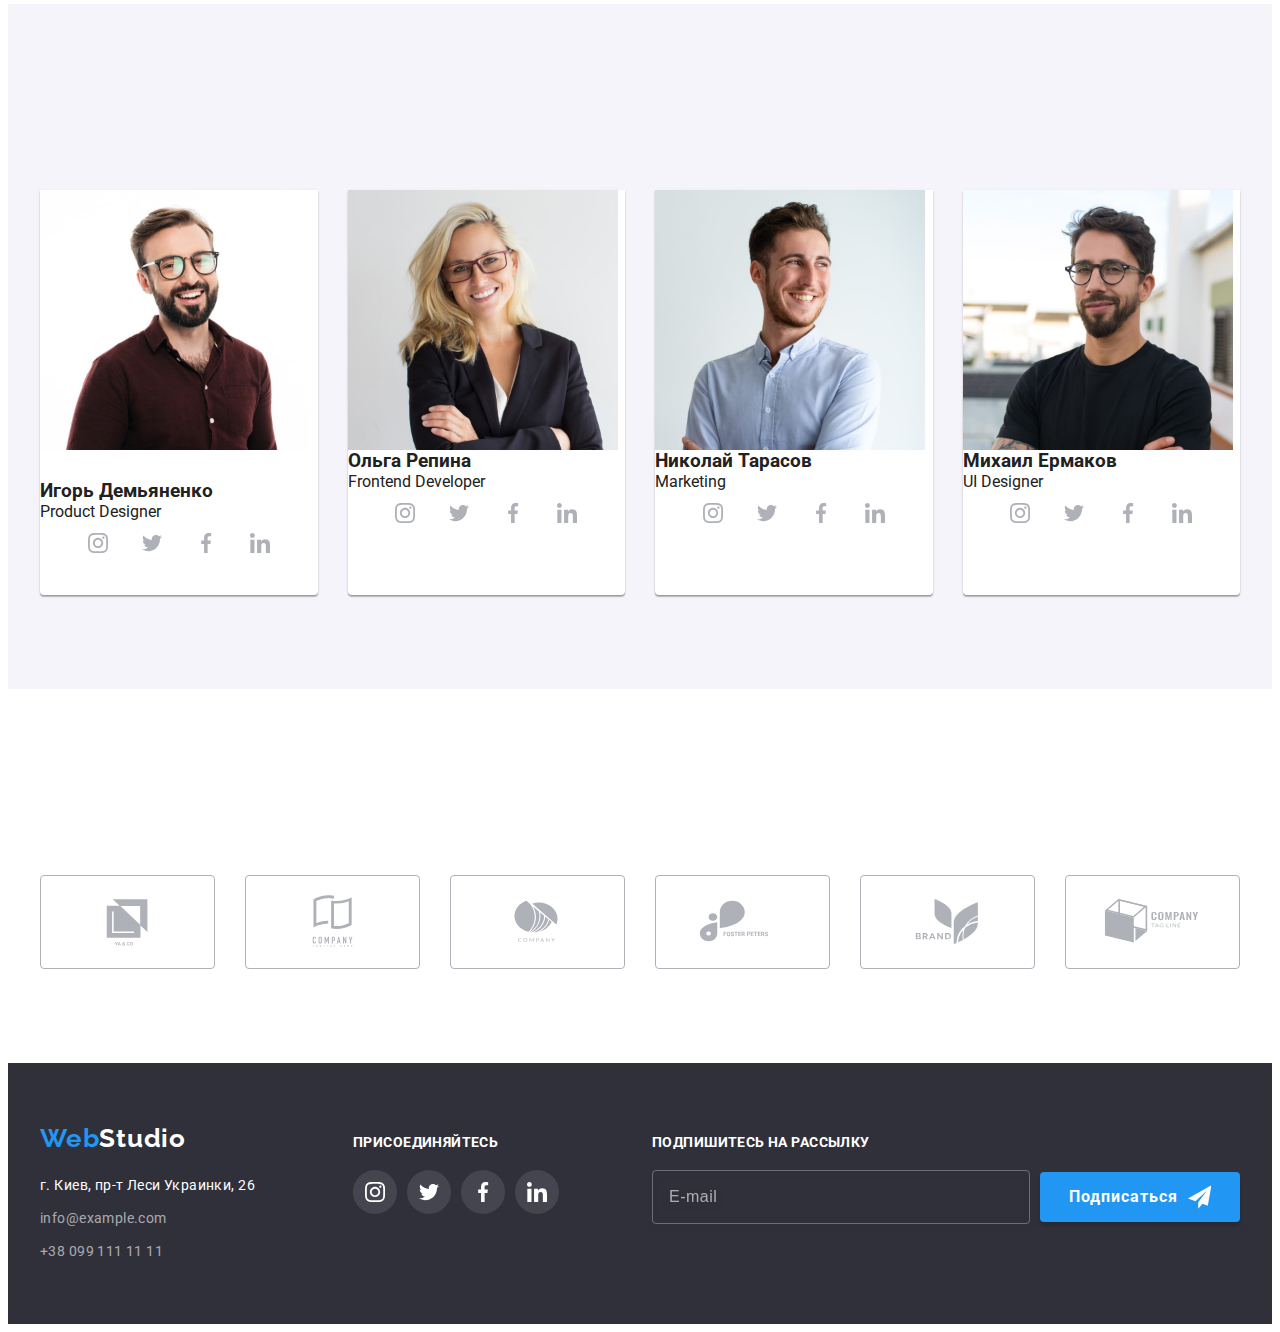
==== commit b9b73d40: "H/W #7" ====
--- a/index.html
+++ b/index.html
@@ -159,7 +159,7 @@
                 <h3 lang="en" class="section-comand__title">Игорь Демьяненко</h3>
                 <p lang="en" class="section-comand__text">Product Designer</p>
                 <ul class="team-masters">
-                  <li class="team-masters__comand--team__comand">
+                  <li class="team-masters__comand">
                     <a href="instagram.com" class="icon-box">
                       <svg class="team-masters__icon" width="20" height="20">
                         <use href="./images/icons.svg#icon-insta"></use>
--- a/css/main.min.css
+++ b/css/main.min.css
@@ -1 +1 @@
-:root{--primary-text-color: #212121;--title-text-color: #757575;--accent-color: #2196f3;--white-text-color: #ffffff;--main-font: "Roboto";--secondary-background-color: #f5f4fa;--hero-color: rgba(47, 48, 58, 0.4);--icon-color: #afb1b8;--background-icon: #ffffff;--function-time: cubic-bezier(0.4, 0, 0.2, 1)}body{background-color:var(--white-text-color);color:var(--primary-text-color);font-family:"Roboto",sans-serif}p,h1,h2,h3 h4{margin:0}ul{margin:0;padding-left:0}button{cursor:pointer}address{font-style:normal}a{color:currentColor}a{text-decoration:none}img{display:block}ul{list-style:none}.visually-hidden{position:absolute;width:1px;height:1px;margin:-1px;border:0;padding:0;white-space:nowrap;clip-path:inset(100%);clip:rect(0 0 0 0);overflow:hidden}.container{width:1200px;padding-left:15px;padding-right:15px;margin:0 auto}.header{width:100%;background-color:var(--white-text-color);border-bottom:1px solid #ececec}.logo{color:var(--accent-color);font-family:"Raleway",sans-serif;font-weight:700;font-size:26px;line-height:1.19;letter-spacing:.03em}.logostudio{color:var(--primary-text-color)}.logostudiofooter{color:var(--white-text-color)}.navlist li{margin-right:50px}.navlist__item,.navlist__item,.navlist__item:last-child{margin-right:0px}.navlist.__link{display:block;padding-top:32px;padding-bottom:32px}.navlist__item,.navlist__item,.navlist__item{font-weight:500;font-size:14px;line-height:1.14;letter-spacing:.02em;color:var(--primary-text-color);transition:color 250ms var(--function-time)}.navlist__item:hover,.navlist__item:hover,.navlist__item:hover,.navlist__item:hover,.navlist__item:hover,.navlist__item:hover,.navlist__item:hover,.navlist__item:hover,.navlist__item:hover{color:var(--accent-color)}.navlist__current{display:block;padding:32px 0;color:var(--primary-text-color);font-weight:500;font-size:14px;line-height:1.14;letter-spacing:.02em;transition:color 250ms var(--function-time)}.navlist__current.link-current{color:var(--accent-color)}.navlist__link-current{position:relative;color:var(--accent-color)}.navlist__link-current::after{content:"";position:absolute;bottom:-1px;left:0;width:100%;height:4px;background:var(--accent-color);border-radius:2px}.container-nav{display:flex;align-items:center}.menu-list__nav,.menu-list__nav{color:var(--title-text-color);font-weight:500;font-size:14px;line-height:1.14;letter-spacing:.02em;transition:color 250ms var(--function-time)}.menu-list__nav:hover,.menu-list__nav:focus,.menu-list__nav:hover,.menu-list__nav:focus{color:var(--accent-color)}.menu-list a{color:var(--title-text-color);font-weight:500;font-size:14px;line-height:1.14;letter-spacing:.02em;display:flex;align-items:center;gap:10px}.menu-list a:hover,.menu-list a:focus,.menu-list a*:hover,.menu-list a:focus{color:var(--accent-color)}.icon{background:var(--background-icon);fill:currentColor}.menu__item{margin-left:30px}.container-hero{display:flex;align-items:center;flex-direction:column;background:#2f303a}.navlist{display:flex;margin-left:93px;align-items:center}.menu-list{display:flex;margin-left:auto}.container-hero{max-width:1600px;background-image:linear-gradient(rgba(47, 48, 58, 0.4), rgba(47, 48, 58, 0.4)),url(../images/img17.jpg);background-repeat:no-repeat;background-position:center;background-size:cover;background-color:var(--hero-color);margin-right:auto;margin-left:auto;padding-top:200px;padding-bottom:200px}.hero-title{margin-bottom:30px;color:var(--white-text-color);font-weight:900;font-size:44px;line-height:1.36;text-align:center;letter-spacing:.06em;text-transform:uppercase}.hero,.footer{background-color:#2f303a}.button{display:block;display:inline-block;min-width:200px;height:50px;padding:10px 32px;box-shadow:0px 4px 4px rgba(0,0,0,.15);border-radius:4px;border:0;color:var(--white-text-color);background-color:var(--accent-color);font-family:Roboto;font-weight:700;font-size:16px;line-height:1.88;display:flex;align-items:center;text-align:center;letter-spacing:.06em;transition:background-color 250ms var(--function-time),color 250ms var(--function-time)}.button:hover,.button:focus{background:#188ce8}.section{padding-top:94px;padding-bottom:94px}.item-list{margin-left:30px}.item-list{flex-basis:calc(25% - 30px)}.benefits{margin-bottom:30px;height:120px;display:flex;align-items:center;justify-content:center;background:var(--secondary-background-color);border-radius:4px}.benefits__section-title{margin-bottom:10px;color:var(--primary-text-color);font-weight:700;font-size:14px;line-height:1.14;letter-spacing:.03em;text-transform:uppercase}.benefits__section-text{margin-bottom:0;color:var(--title-text-color);font-size:14px;line-height:1.7;letter-spacing:.03em}.section-list{display:flex;flex-wrap:nowrap;list-style:none;margin-left:-30px}.section-list>.list-item{flex-basis:calc(25% - 30px);margin-left:30px}.work-about.section{padding-top:0}.title{margin-bottom:50px;padding-top:0px;color:var(--primary-text-color);font-weight:700;font-size:36px;line-height:1.17;text-align:center;letter-spacing:.03em}.comand-title-list{margin-bottom:10px;color:var(--primary-text-color);font-weight:500;font-size:16px;line-height:1.19;text-align:center;letter-spacing:.03em}.comand-text-items{margin-bottom:16px;color:var(--title-text-color);font-size:16px;line-height:1.19;text-align:center;letter-spacing:.03em}.cards{display:flex;flex-wrap:wrap;list-style:none;margin-left:-30px}.cards .item{flex-basis:calc(33.3333333333% - 30px);margin-left:30px}.thumb{position:relative}.thumb__application{display:flex;align-items:center;justify-content:center;position:absolute;width:100%;height:70px;font-weight:700;font-size:14px;line-height:16px;letter-spacing:.03em;text-transform:uppercase;background:rgba(47,48,58,.8);color:var(--white-text-color)}.thumb__work{position:absolute;left:0;bottom:0}.section-comand .section{background:var(--secondary-background-color)}.section-comand{background-color:var(--secondary-background-color)}.list-item{display:block;background:var(--white-text-color);box-shadow:0px 1px 3px rgba(0,0,0,.12),0px 1px 1px rgba(0,0,0,.14),0px 2px 1px rgba(0,0,0,.2);border-radius:0px 0px 4px 4px}.comand__list .list-item{flex-basis:calc((100% - 90px)/4)}.list-item:not(:last-child){margin-right:30px}.section-comand__personal{padding-top:30px;padding-bottom:30px}.comand__list{display:flex;flex-wrap:wrap;list-style:none}.item-comand{margin-left:10px}.item-comand:first-child{margin-left:0}.item-comand .icon-box{width:44px;height:44px}.icon-box{display:flex;align-items:center;justify-content:center;border-radius:50px;color:var(--icon-color);transition:background-color 250ms var(--function-time),color 250ms var(--function-time)}.icon-box:hover,.icon-box:focus{background:var(--accent-color);color:var(--background-icon)}.masters-icon{fill:currentColor}.team-masters{display:flex;justify-content:center}.clients-list{display:flex;justify-content:center}.clients-item{margin-left:30px}.clients-item{flex-basis:calc((100% - 150px)/6)}.clients-item:first-child{margin-left:0}.clients-box{height:92px;display:flex;align-items:center;justify-content:center;background:var(--background-icon);color:var(--icon-color);border:1px solid var(--icon-color);border-radius:4px;transition:border-color 250ms var(--function-time),color 250ms var(--function-time)}.clients-box:hover,.clients-box:focus{border-color:var(--accent-color);color:var(--accent-color)}.icon-clients{fill:currentColor}.footerlist-address{display:block;color:var(--white-text-color);font-style:normal;font-size:14px;line-height:1.71;letter-spacing:.03em;margin-bottom:9px}.footerlist-mailto,.footerlist-tel{color:rgba(255,255,255,.6);font-size:14px;line-height:1.71;letter-spacing:.03em;transition:color 250ms var(--function-time)}.footerlist-mailto:hover,.footerlist-tel:hover{color:var(--title-text-color)}.footerlist-mailto:hover:focus,.footerlist-mailto:hover:focus,.footerlist-tel:hover:focus,.footerlist-tel:hover:focus{color:var(--accent-color)}.footer{padding-top:60px;padding-bottom:60px}.logostudiofooter,.footer .logo{margin-bottom:20px}.logostudiofooter .logo{display:block}.footer .logo{display:inline-block}.footerlist-tel{margin-bottom:60px}.footerlist{display:block}.footerlist .item:not(:last-child){margin-bottom:9px}.footer-title{margin-bottom:20px;font-weight:700;font-size:14px;line-height:1,14;letter-spacing:.03em;text-transform:uppercase;color:var(--white-text-color)}.footer-social{margin-left:70px}.container-footer{display:flex;align-items:baseline}.footer-list{display:flex}.footer-item{margin-left:10px;display:flex;gap:10px}.footer-item:first-child{margin-left:0}.icon-footer{width:44px;height:44px}.icon-footer{display:flex;align-items:center;justify-content:center;border-radius:50px;background:rgba(255,255,255,.1);color:var(--background-icon);transition:background-color 250ms var(--function-time)}.icon-footer:hover,.icon-footer:focus{background-color:var(--accent-color)}.masters-icon{fill:currentColor;transition:fill 250ms var(--function-time)}.footer-class{display:block;margin-left:93px}.footer-input{width:358px;height:50px;padding-left:16px;border:1px solid rgba(255,255,255,.3);filter:drop-shadow(0px 4px 4px rgba(0, 0, 0, 0.15));border-radius:4px;background-color:rgba(0,0,0,0);color:var(--white-text-color)}.footer-input::placeholder{font-weight:400;font-size:16px;line-height:1.25;display:flex;align-items:center;letter-spacing:.03em;color:rgba(255,255,255,.6)}.footer-icon{margin-left:10px}.button-sub{width:200px;height:50px;margin-left:10px;padding:10px 29px;font-family:"Roboto";font-weight:700;font-size:16px;line-height:1.88;display:flex;align-items:center;text-align:center;letter-spacing:.06em;color:var(--white-text-color);background:var(--accent-color);box-shadow:0px 4px 4px rgba(0,0,0,.15);border-radius:4px;border:rgba(0,0,0,0);transition:background 250ms var(--function-time)}.button-sub:hover,.button-sub:focus{background:#188ce8}.input-subscribe{display:flex;align-items:center}.footer-nav{flex-grow:1}.backdrop{position:fixed;top:0;left:0;width:100%;height:100%;background-color:rgba(0,0,0,.2);transition:opacity 400ms linear,visibility 400ms linear}.modal{position:absolute;top:50%;left:50%;transform:translate(-50%, -50%) scale(1);width:528px;height:581px;background:var(--white-text-color);border-radius:4px;transition:transform 400ms linear;padding:40px}.backdrop .is-hidden .modal{transform:translate(-50%, -50%) scale(0)}.modal-button-close{position:absolute;top:8px;right:8px;width:30px;height:30px;padding:0;margin:0;background:var(--white-text-color);border:1px solid rgba(0,0,0,.1);border-radius:50%;display:flex;align-items:center;justify-content:center}.modal-button-close:focus svg,.modal-button-close:hover svg{fill:var(--accent-color)}.is-hidden{opacity:0;visibility:hidden;pointer-events:none}.modal-title{font-weight:700;font-size:20px;line-height:1.15;text-align:center;letter-spacing:.03em;text-align:center;margin-bottom:12px;color:var(--primary-text-color)}.modal-input{width:100%;height:40px;font-family:"Roboto";font-size:14px;padding-left:42px;border:1px solid rgba(33,33,33,.2);border-radius:4px;background-color:rgba(0,0,0,0);outline:rgba(0,0,0,0);transition:border-color 250ms var(--function-time)}.modal-input:focus{border-color:var(--accent-color)}.modal-input::placeholder{font-weight:400;font-size:12px;line-height:1.16;letter-spacing:.01em;color:var(--title-text-color)}.input-icon{position:absolute;left:15px;top:50%;transform:translateY(-50%);transition:color var(--function-time)}.modal-input:focus+.input-icon{fill:var(--accent-color)}.modal-button{display:block;margin:0 auto}.modal-label{display:block;margin-bottom:4px;font-weight:400;font-size:12px;line-height:1.16;letter-spacing:.01em;color:var(--title-text-color)}.modal-text{display:block;width:100%;height:120px;font-family:"Roboto";font-size:14px;padding:12px 16px;border:1px solid rgba(33,33,33,.2);border-radius:4px;resize:none;outline:rgba(0,0,0,0);transition:border-color 250ms var(--function-time)}.modal-text:focus{border-color:var(--accent-color)}.modal-text::placeholder{font-weight:400;font-size:12px;line-height:14px;letter-spacing:.01em;color:rgba(117,117,117,.5)}.modal-fields:not(:last-child){margin-bottom:10px}.input-class{position:relative}.text-check{margin-bottom:30px;font-weight:400;font-size:14px;line-height:1.71;letter-spacing:.03em;color:var(--title-text-color);display:flex;align-items:center;justify-content:center;transition:color var(--function-time)}.text-check a{text-decoration:underline}.text-check a:hover{text-decoration:none}.text-check a{color:var(--accent-color)}.text-check span{width:16px;height:15px;margin-right:7px;align-items:center;justify-content:center}.input-check:checked+.text-check span{background-color:var(--accent-color);border:none;border-radius:2px}.input-check:focus+.text-check .check-icon{border-color:var(--accent-color)}.input-check:checked+.text-check .check-icon{fill:var(--white-text-color);border-color:var(--accent-color)}.input-check:checked+.text-check .check-icon{fill:var(--white-text-color)}.check-icon{border:2px solid var(--primary-text-color);border-radius:2px}.check-icon.check-icon{border:2px solid var(--primary-text-color);border-radius:2px}.check-icon{fill:rgba(0,0,0,0)}.portfolio-button.active{color:var(--white-text-color);background-color:var(--accent-color);box-shadow:0px 3px 1px rgba(0,0,0,.1),0px 1px 2px rgba(0,0,0,.08),0px 2px 2px rgba(0,0,0,.12)}.portfolio-button{padding:6px 22px}.portfolio-button{display:block;font-family:"Roboto";font-weight:500;font-size:16px;line-height:1.62;text-align:center;letter-spacing:.03em;color:var(--primary-text-color);background-color:var(--secondary-background-color);border-radius:4px;border:0;transition:background-color 250ms var(--function-time),color 250ms var(--function-time),box-shadow 250ms var(--function-time)}.portfolio-button:hover,.portfolio-button:focus{color:var(--white-text-color);background-color:var(--accent-color)}.portfolio-button:hover,.portfolio-button:focus{box-shadow:0px 3px 1px rgba(0,0,0,.1),0px 1px 2px rgba(0,0,0,.08),0px 2px 2px rgba(0,0,0,.12)}.portfolio__title{margin-bottom:4px;color:var(--primary-text-color);font-weight:700;font-size:18px;line-height:2;text-align:left;letter-spacing:.06em}.portfolio__text{color:var(--title-text-color);font-size:16px;line-height:1.88;text-align:left;letter-spacing:.03em}.portfolio{padding-top:6px;padding-bottom:22px}.portfolio__wrap{padding:20px 24px;border:1px solid #eee;border-top:0}.portfolio__items{margin-bottom:50px}.portfolio__items{display:flex;flex-wrap:wrap;justify-content:center}.portfolio__items li:not(:last-child){margin-right:8px}.portfolio__gallery-link{display:block}.portfolio__gallery-link:hover,.portfolio__gallery-link:focus{box-shadow:0px 1px 1px rgba(0,0,0,.12),0px 4px 4px rgba(0,0,0,.06),1px 4px 6px rgba(0,0,0,.16)}.portfolio__flex{display:flex;flex-wrap:wrap;padding:0;margin:0;list-style:none;margin-left:-30px;margin-bottom:-30px}.portfolio__flex>.potrfolio__list{flex-basis:calc(33.3333333333% - 30px);margin-left:30px;margin-bottom:30px}.portfolio__flex>.portfolio__list:nth-child(3n){margin-right:0}.portfolio__flex>.portfolio__list:nth-last-child(-n+3){margin-bottom:0}.portfolio__gallery-link:hover .portfolio__resourse,.portfolio__gallery-link:focus .portfolio__resourse{transform:translateY(0);opacity:.9}.portfolio__thumb-card{position:relative;overflow:hidden}.portfolio__resourse{position:absolute;top:0;left:0;display:flex;justify-content:center;align-items:center;height:100%;padding-right:24px;padding-left:24px;font-weight:400;font-size:18px;line-height:1.56;letter-spacing:.03em;color:var(--white-text-color);background:var(--accent-color);transform:translateY(100%);transition:transform 250ms var(--function-time)}/*# sourceMappingURL=main.min.css.map */+:root{--primary-text-color: #212121;--title-text-color: #757575;--accent-color: #2196f3;--white-text-color: #ffffff;--main-font: "Roboto";--secondary-background-color: #f5f4fa;--hero-color: rgba(47, 48, 58, 0.4);--icon-color: #afb1b8;--background-icon: #ffffff;--function-time: cubic-bezier(0.4, 0, 0.2, 1)}body{background-color:var(--white-text-color);color:var(--primary-text-color);font-family:"Roboto",sans-serif}p,h1,h2,h3 h4{margin:0}ul{margin:0;padding-left:0}button{cursor:pointer}address{font-style:normal}a{color:currentColor}a{text-decoration:none}img{display:block}ul{list-style:none}.visually-hidden{position:absolute;width:1px;height:1px;margin:-1px;border:0;padding:0;white-space:nowrap;clip-path:inset(100%);clip:rect(0 0 0 0);overflow:hidden}.portfolio__resourse,.text-check,.modal-button-close,.input-subscribe,.button-sub,.footer-input::placeholder,.icon-footer,.clients-box,.icon-box,.thumb__application,.benefits,.button,.navlist,.container-hero,.menu-list a,.container-nav{display:flex;align-items:center}.container{width:1200px;padding-left:15px;padding-right:15px;margin:0 auto}.header{width:100%;background-color:var(--white-text-color);border-bottom:1px solid #ececec}.logo{color:var(--accent-color);font-family:"Raleway",sans-serif;font-weight:700;font-size:26px;line-height:1.19;letter-spacing:.03em}.logostudio{color:var(--primary-text-color)}.logostudiofooter{color:var(--white-text-color)}.navlist li{margin-right:50px}.navlist__item,.navlist__item,.navlist__item:last-child{margin-right:0px}.navlist.__link{display:block;padding-top:32px;padding-bottom:32px}.navlist__item,.navlist__item,.navlist__item{font-weight:500;font-size:14px;line-height:1.14;letter-spacing:.02em;color:var(--primary-text-color);transition:color 250ms var(--function-time)}.navlist__item:hover,.navlist__item:hover,.navlist__item:hover,.navlist__item:hover,.navlist__item:hover,.navlist__item:hover,.navlist__item:hover,.navlist__item:hover,.navlist__item:hover{color:var(--accent-color)}.navlist__current{display:block;padding:32px 0;color:var(--primary-text-color);font-weight:500;font-size:14px;line-height:1.14;letter-spacing:.02em;transition:color 250ms var(--function-time)}.navlist__current.link-current{color:var(--accent-color)}.navlist__link-current{position:relative;color:var(--accent-color)}.navlist__link-current::after{content:"";position:absolute;bottom:-1px;left:0;width:100%;height:4px;background:var(--accent-color);border-radius:2px}.menu-list__nav,.menu-list__nav{color:var(--title-text-color);font-weight:500;font-size:14px;line-height:1.14;letter-spacing:.02em;transition:color 250ms var(--function-time)}.menu-list__nav:hover,.menu-list__nav:focus,.menu-list__nav:hover,.menu-list__nav:focus{color:var(--accent-color)}.menu-list a{color:var(--title-text-color);font-weight:500;font-size:14px;line-height:1.14;letter-spacing:.02em;gap:10px}.menu-list a:hover,.menu-list a:focus,.menu-list a*:hover,.menu-list a:focus{color:var(--accent-color)}.icon{background:var(--background-icon);fill:currentColor}.menu__item{margin-left:30px}.container-hero{flex-direction:column;background:#2f303a}.navlist{margin-left:93px}.menu-list{display:flex;margin-left:auto}.container-hero{max-width:1600px;background-image:linear-gradient(rgba(47, 48, 58, 0.4), rgba(47, 48, 58, 0.4)),url(../images/img17.jpg);background-repeat:no-repeat;background-position:center;background-size:cover;background-color:var(--hero-color);margin-right:auto;margin-left:auto;padding-top:200px;padding-bottom:200px}.hero-title{margin-bottom:30px;color:var(--white-text-color);font-weight:900;font-size:44px;line-height:1.36;letter-spacing:.06em;font-weight:900;font-size:44px;line-height:1.36;letter-spacing:.06em;text-align:center;text-transform:uppercase}.hero,.footer{background-color:#2f303a}.button{display:block;display:inline-block;min-width:200px;height:50px;padding:10px 32px;box-shadow:0px 4px 4px rgba(0,0,0,.15);border-radius:4px;border:0;color:var(--white-text-color);background-color:var(--accent-color);font-family:Roboto;font-weight:700;font-size:16px;line-height:1.88;letter-spacing:.06;text-align:center;transition:background-color 250ms var(--function-time),color 250ms var(--function-time)}.button:hover,.button:focus{background:#188ce8}.section{padding-top:94px;padding-bottom:94px}.item-list{margin-left:30px}.item-list{flex-basis:calc(25% - 30px)}.benefits{margin-bottom:30px;height:120px;justify-content:center;background:var(--secondary-background-color);border-radius:4px}.benefits__section-title{margin-bottom:10px;color:var(--primary-text-color);font-weight:700;font-size:14px;line-height:1.14;letter-spacing:.03em;text-transform:uppercase}.benefits__section-text{margin-bottom:0;color:var(--title-text-color);font-size:14px;line-height:1.7;letter-spacing:.03em}.section-list{display:flex;flex-wrap:nowrap;list-style:none;margin-left:-30px}.section-list>.list-item{flex-basis:calc(25% - 30px);margin-left:30px}.work-about.section{padding-top:0}.title{margin-bottom:50px;padding-top:0px;color:var(--primary-text-color);font-weight:700;font-size:36px;line-height:1.17;letter-spacing:.03em;text-align:center}.comand-title-list{margin-bottom:10px;color:var(--primary-text-color);font-weight:500;font-size:16px;line-height:1.19;letter-spacing:.03em;text-align:center}.comand-text-items{margin-bottom:16px;color:var(--title-text-color);font-size:16px;line-height:1.19;letter-spacing:.03em;text-align:center}.cards{display:flex;flex-wrap:wrap;list-style:none;margin-left:-30px}.cards .item{flex-basis:calc(33.3333333333% - 30px);margin-left:30px}.thumb{position:relative}.thumb__application{justify-content:center;position:absolute;width:100%;height:70px;font-weight:700;font-size:14px;line-height:1.19;letter-spacing:.03em;text-transform:uppercase;background:rgba(47,48,58,.8);color:var(--white-text-color)}.thumb__work{position:absolute;left:0;bottom:0}.section-comand .section{background:var(--secondary-background-color)}.section-comand{background-color:var(--secondary-background-color)}.list-item{display:block;background:var(--white-text-color);box-shadow:0px 1px 3px rgba(0,0,0,.12),0px 1px 1px rgba(0,0,0,.14),0px 2px 1px rgba(0,0,0,.2);border-radius:0px 0px 4px 4px}.section-comand__list .list-item{flex-basis:calc((100% - 90px)/4)}.list-item:not(:last-child){margin-right:30px}.section-comand__personal{padding-top:30px;padding-bottom:30px}.section-comand__list{display:flex;flex-wrap:wrap;list-style:none}.team-masters__comand{margin-left:10px}.team-masters__comand:first-child{margin-left:0}.team-masters__comand .icon-box{width:44px;height:44px}.icon-box{justify-content:center;border-radius:50px;color:var(--icon-color);transition:background-color 250ms var(--function-time),color 250ms var(--function-time)}.icon-box:hover,.icon-box:focus{background:var(--accent-color);color:var(--background-icon)}.team-masters__icon{fill:currentColor}.team-masters{display:flex;justify-content:center}.clients-list{display:flex;justify-content:center}.clients-item{margin-left:30px}.clients-item{flex-basis:calc((100% - 150px)/6)}.clients-item:first-child{margin-left:0}.clients-box{height:92px;justify-content:center;background:var(--background-icon);color:var(--icon-color);border:1px solid var(--icon-color);border-radius:4px;transition:border-color 250ms var(--function-time),color 250ms var(--function-time)}.clients-box:hover,.clients-box:focus{border-color:var(--accent-color);color:var(--accent-color)}.icon-clients{fill:currentColor}.footerlist-address{display:block;color:var(--white-text-color);font-style:normal;font-size:14px;line-height:1.71;letter-spacing:.03em;margin-bottom:9px}.footerlist-mailto,.footerlist-tel{color:rgba(255,255,255,.6);font-size:14px;line-height:1.71;letter-spacing:.03em;transition:color 250ms var(--function-time)}.footerlist-mailto:hover,.footerlist-tel:hover{color:var(--title-text-color)}.footerlist-mailto:hover:focus,.footerlist-mailto:hover:focus,.footerlist-tel:hover:focus,.footerlist-tel:hover:focus{color:var(--accent-color)}.footer{padding-top:60px;padding-bottom:60px}.logostudiofooter,.footer .logo{margin-bottom:20px}.logostudiofooter .logo{display:block}.footer .logo{display:inline-block}.footerlist-tel{margin-bottom:60px}.footerlist{display:block}.footerlist .item:not(:last-child){margin-bottom:9px}.footer-title{margin-bottom:20px;font-weight:700;font-size:14px;line-height:1,14;letter-spacing:.03em;text-transform:uppercase;color:var(--white-text-color)}.footer-social{margin-left:70px}.container-footer{display:flex;align-items:baseline}.footer-list{display:flex}.footer-item{margin-left:10px;display:flex;gap:10px}.footer-item:first-child{margin-left:0}.icon-footer{width:44px;height:44px}.icon-footer{justify-content:center;border-radius:50px;background:rgba(255,255,255,.1);color:var(--background-icon);transition:background-color 250ms var(--function-time)}.icon-footer:hover,.icon-footer:focus{background-color:var(--accent-color)}.masters-icon{fill:currentColor;transition:fill 250ms var(--function-time)}.footer-class{display:block;margin-left:93px}.footer-input{width:358px;height:50px;padding-left:16px;border:1px solid rgba(255,255,255,.3);filter:drop-shadow(0px 4px 4px rgba(0, 0, 0, 0.15));border-radius:4px;background-color:rgba(0,0,0,0);color:var(--white-text-color)}.footer-input::placeholder{font-weight:400;font-size:16px;line-height:1.25;letter-spacing:.03em;color:rgba(255,255,255,.6)}.footer-icon{margin-left:10px}.button-sub{width:200px;height:50px;margin-left:10px;padding:10px 29px;font-family:"Roboto";font-weight:700;font-size:16px;line-height:1.88;letter-spacing:.06em;text-align:center;color:var(--white-text-color);background:var(--accent-color);box-shadow:0px 4px 4px rgba(0,0,0,.15);border-radius:4px;border:rgba(0,0,0,0);transition:background 250ms var(--function-time)}.button-sub:hover,.button-sub:focus{background:#188ce8}.footer-nav{flex-grow:1}.backdrop{position:fixed;top:0;left:0;width:100%;height:100%;background-color:rgba(0,0,0,.2);transition:opacity 400ms linear,visibility 400ms linear}.modal{position:absolute;top:50%;left:50%;transform:translate(-50%, -50%) scale(1);width:528px;height:581px;background:var(--white-text-color);border-radius:4px;transition:transform 400ms linear;padding:40px}.backdrop .is-hidden .modal{transform:translate(-50%, -50%) scale(0)}.modal-button-close{position:absolute;top:8px;right:8px;width:30px;height:30px;padding:0;margin:0;background:var(--white-text-color);border:1px solid rgba(0,0,0,.1);border-radius:50%;justify-content:center}.modal-button-close:focus svg,.modal-button-close:hover svg{fill:var(--accent-color)}.is-hidden{opacity:0;visibility:hidden;pointer-events:none}.modal-title{font-weight:700;font-size:20px;line-height:1.15;letter-spacing:.03;text-align:center;text-align:center;margin-bottom:12px;color:var(--primary-text-color)}.modal-input{width:100%;height:40px;font-family:"Roboto";font-size:14px;padding-left:42px;border:1px solid rgba(33,33,33,.2);border-radius:4px;background-color:rgba(0,0,0,0);outline:rgba(0,0,0,0);transition:border-color 250ms var(--function-time)}.modal-input:focus{border-color:var(--accent-color)}.modal-input::placeholder{font-weight:400;font-size:12px;line-height:1.16;letter-spacing:.01em;color:var(--title-text-color)}.input-icon{position:absolute;left:15px;top:50%;transform:translateY(-50%);transition:color var(--function-time)}.modal-input:focus+.input-icon{fill:var(--accent-color)}.modal-button{display:block;margin:0 auto}.modal-label{display:block;margin-bottom:4px;font-weight:400;font-size:12px;line-height:1.16;letter-spacing:.01em;color:var(--title-text-color)}.modal-text{display:block;width:100%;height:120px;font-family:"Roboto";font-size:14px;padding:12px 16px;border:1px solid rgba(33,33,33,.2);border-radius:4px;resize:none;outline:rgba(0,0,0,0);transition:border-color 250ms var(--function-time)}.modal-text:focus{border-color:var(--accent-color)}.modal-text::placeholder{font-weight:400;font-size:12px;line-height:1.16;letter-spacing:.01em;color:rgba(117,117,117,.5)}.modal-fields:not(:last-child){margin-bottom:10px}.input-class{position:relative}.text-check{margin-bottom:30px;font-weight:400;font-size:14px;line-height:1.71;letter-spacing:.03em;color:var(--title-text-color);justify-content:center;transition:color var(--function-time)}.text-check a{text-decoration:underline}.text-check a:hover{text-decoration:none}.text-check a{color:var(--accent-color)}.text-check span{width:16px;height:15px;margin-right:7px;align-items:center;justify-content:center}.input-check:checked+.text-check span{background-color:var(--accent-color);border:none;border-radius:2px}.input-check:focus+.text-check .check-icon{border-color:var(--accent-color)}.input-check:checked+.text-check .check-icon{fill:var(--white-text-color);border-color:var(--accent-color)}.input-check:checked+.text-check .check-icon{fill:var(--white-text-color)}.check-icon{border:2px solid var(--primary-text-color);border-radius:2px}.check-icon.check-icon{border:2px solid var(--primary-text-color);border-radius:2px}.check-icon{fill:rgba(0,0,0,0)}.portfolio-button.active{color:var(--white-text-color);background-color:var(--accent-color);box-shadow:0px 3px 1px rgba(0,0,0,.1),0px 1px 2px rgba(0,0,0,.08),0px 2px 2px rgba(0,0,0,.12)}.portfolio-button{padding:6px 22px}.portfolio-button{display:block;font-family:"Roboto";font-weight:500;font-size:16px;line-height:1.62;letter-spacing:.03em;text-align:center;color:var(--primary-text-color);background-color:var(--secondary-background-color);border-radius:4px;border:0;transition:background-color 250ms var(--function-time),color 250ms var(--function-time),box-shadow 250ms var(--function-time)}.portfolio-button:hover,.portfolio-button:focus{color:var(--white-text-color);background-color:var(--accent-color)}.portfolio-button:hover,.portfolio-button:focus{box-shadow:0px 3px 1px rgba(0,0,0,.1),0px 1px 2px rgba(0,0,0,.08),0px 2px 2px rgba(0,0,0,.12)}.portfolio__title{margin-bottom:4px;color:var(--primary-text-color);font-weight:700;font-size:18px;line-height:2;letter-spacing:.06em;font-weight:700;font-size:18px;line-height:2;letter-spacing:.06em;text-align:left}.portfolio__text{color:var(--title-text-color);font-size:16px;line-height:1.88;letter-spacing:.03em;font-size:16px;line-height:1.88;text-align:left;letter-spacing:.03em}.portfolio{padding-top:6px;padding-bottom:22px}.portfolio__wrap{padding:20px 24px;border:1px solid #eee;border-top:0}.portfolio__items{margin-bottom:50px}.portfolio__items{display:flex;flex-wrap:wrap;justify-content:center}.portfolio__items li:not(:last-child){margin-right:8px}.portfolio__gallery-link{display:block}.portfolio__gallery-link:hover,.portfolio__gallery-link:focus{box-shadow:0px 1px 1px rgba(0,0,0,.12),0px 4px 4px rgba(0,0,0,.06),1px 4px 6px rgba(0,0,0,.16)}.portfolio__flex{display:flex;flex-wrap:wrap;padding:0;margin:0;list-style:none;margin-left:-30px;margin-bottom:-30px}.portfolio__flex>.potrfolio__list{flex-basis:calc(33.3333333333% - 30px);margin-left:30px;margin-bottom:30px}.portfolio__flex>.portfolio__list:nth-child(3n){margin-right:0}.portfolio__flex>.portfolio__list:nth-last-child(-n+3){margin-bottom:0}.portfolio__gallery-link:hover .portfolio__resourse,.portfolio__gallery-link:focus .portfolio__resourse{transform:translateY(0);opacity:.9}.portfolio__thumb-card{position:relative;overflow:hidden}.portfolio__resourse{position:absolute;top:0;left:0;justify-content:center;height:100%;padding-right:24px;padding-left:24px;font-weight:400;font-size:18px;line-height:1.56;letter-spacing:.03em;color:var(--white-text-color);background:var(--accent-color);transform:translateY(100%);transition:transform 250ms var(--function-time)}/*# sourceMappingURL=main.min.css.map */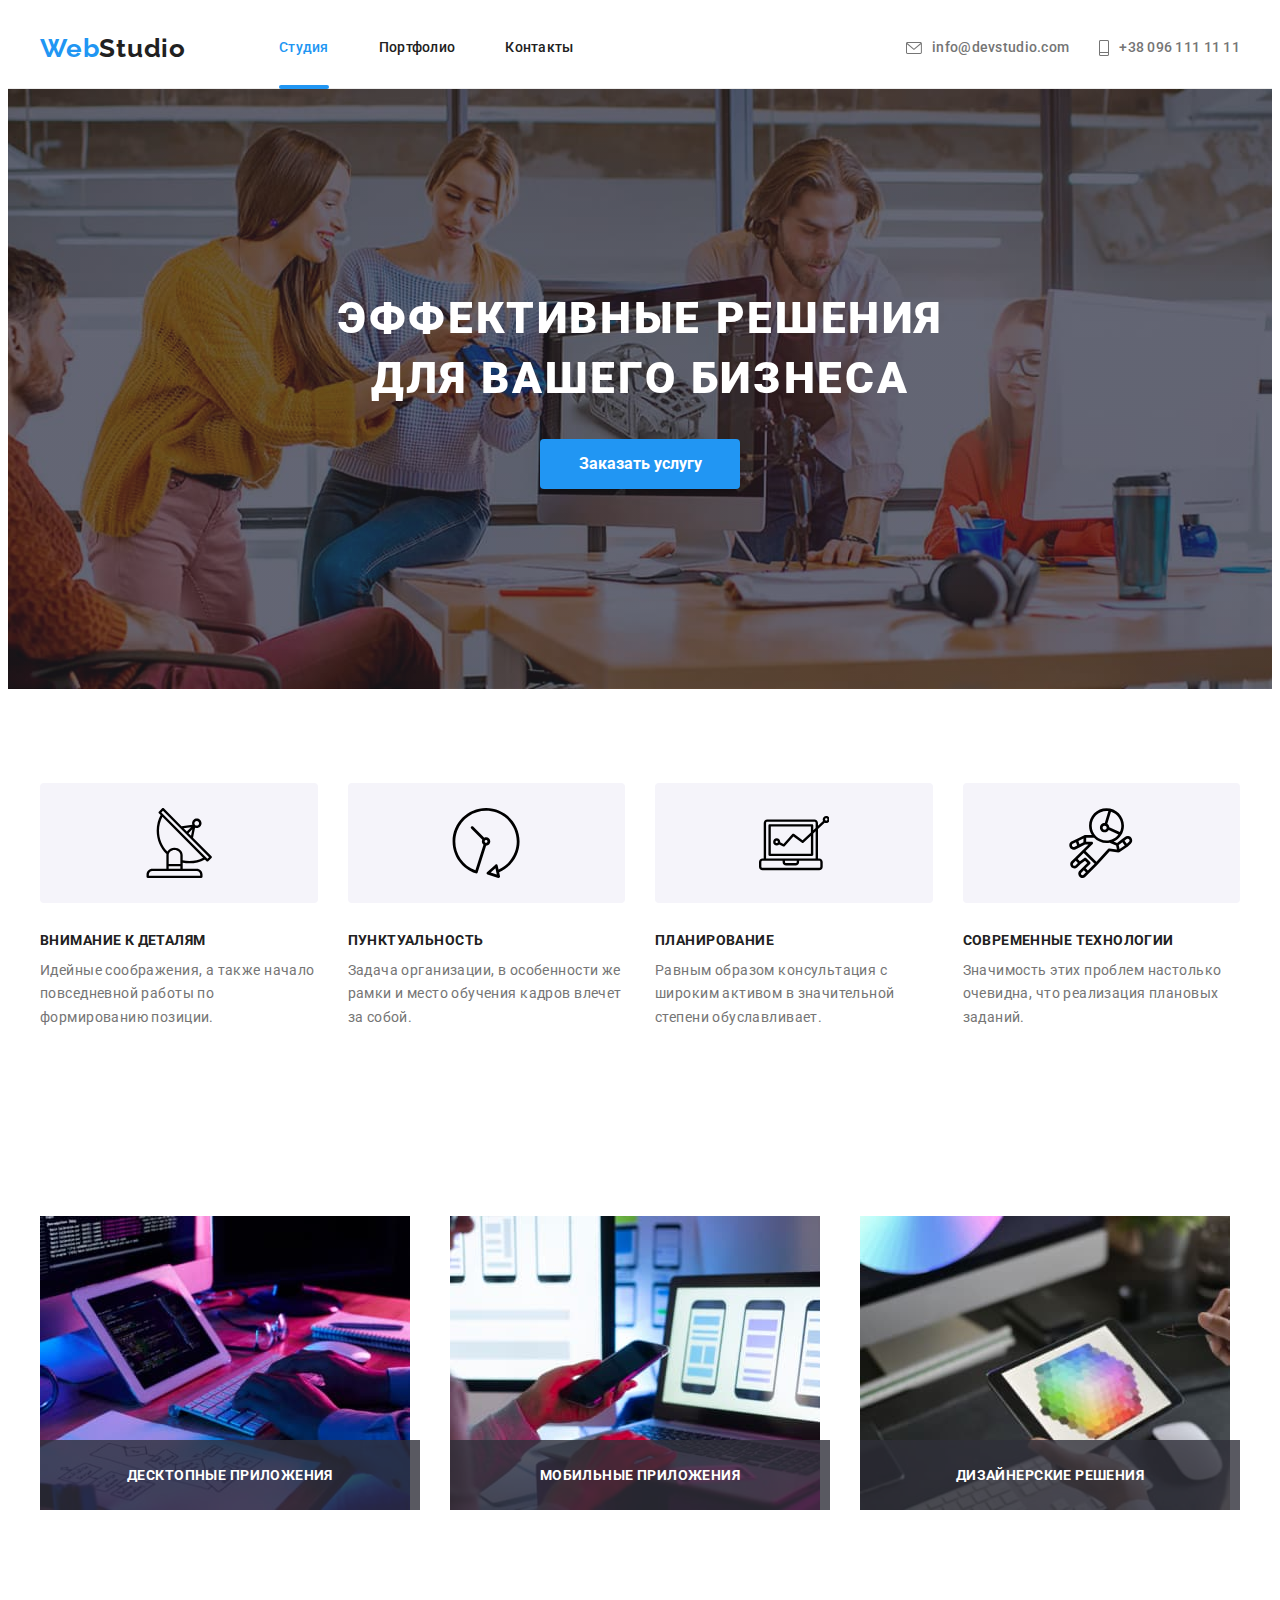
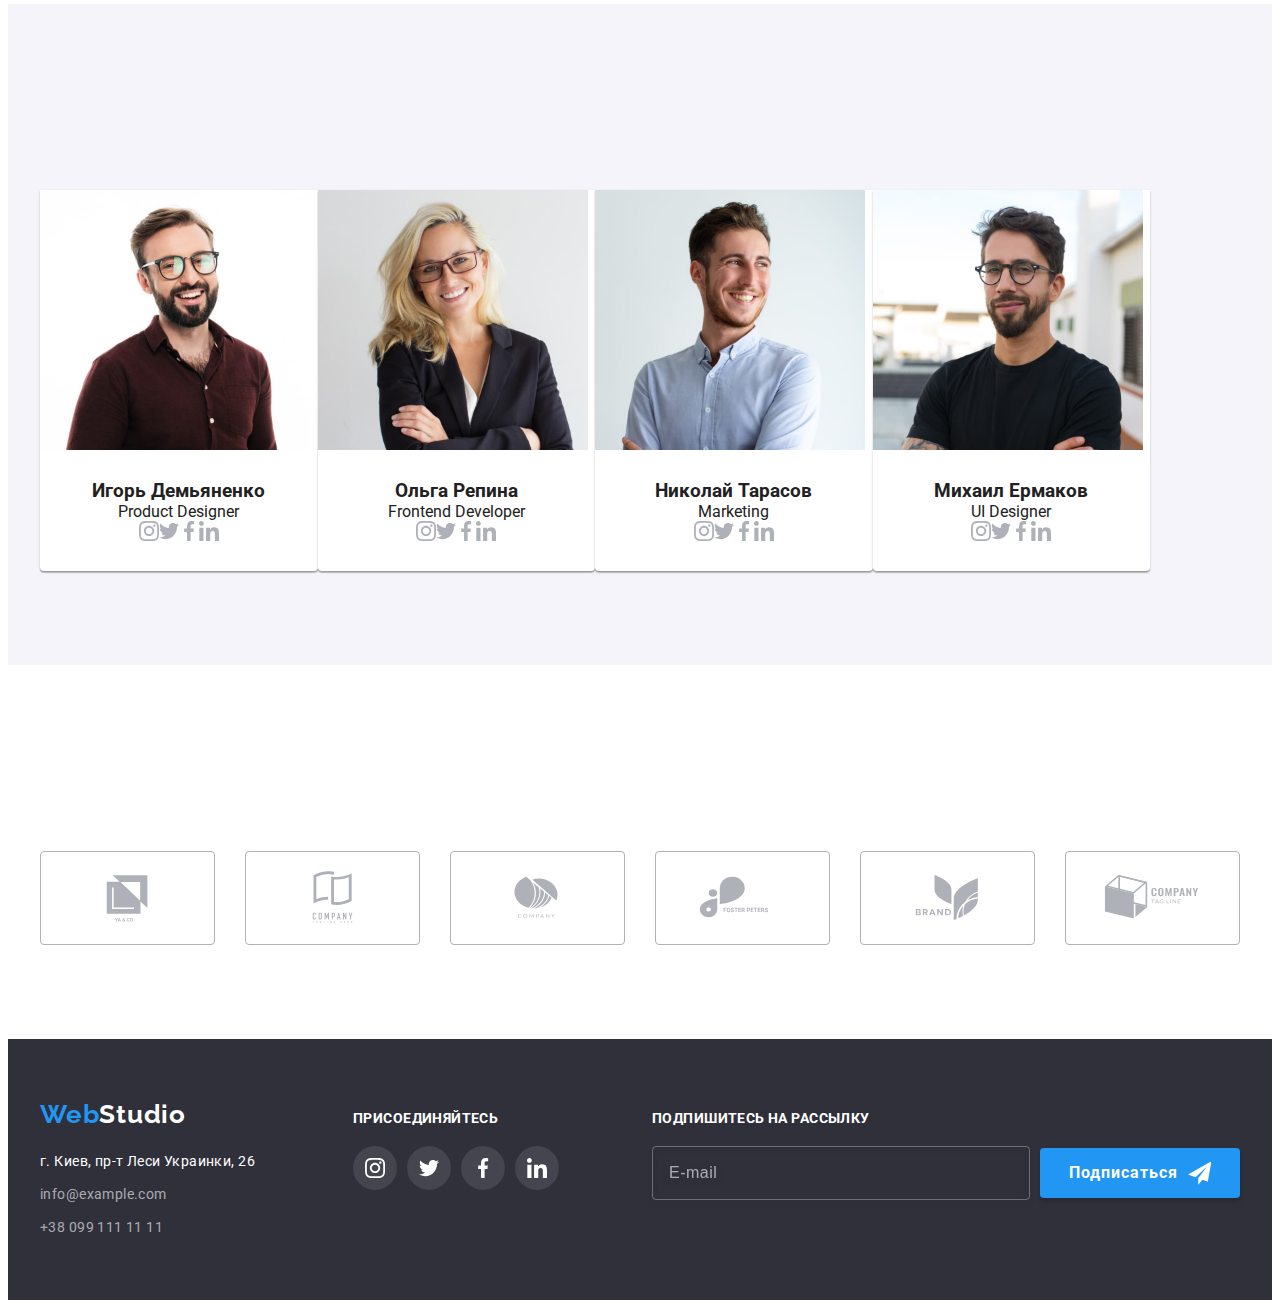
==== commit 2d01bf6c: "Д/З №7" ====
--- a/index.html
+++ b/index.html
@@ -152,7 +152,7 @@
       <section class="section-comand section">
         <div class="container">
           <h2 class="title" data-aos="zoom-in">Наша команда</h2>
-          <ul class="section-comand__list">
+          <ul class="section-comand__list section__comand">
             <li class="list-item">
               <img src="./images/img4.jpg" alt="работник1" width="270" />
               <div class="section-comand__personal">
@@ -160,28 +160,28 @@
                 <p lang="en" class="section-comand__text">Product Designer</p>
                 <ul class="team-masters">
                   <li class="team-masters__comand">
-                    <a href="instagram.com" class="icon-box">
+                    <a href="instagram.com" class="team-masters__soc">
                       <svg class="team-masters__icon" width="20" height="20">
                         <use href="./images/icons.svg#icon-insta"></use>
                       </svg>
                     </a>
                   </li>
                   <li class="team-masters__comand">
-                    <a href="twitter.com" class="icon-box">
+                    <a href="twitter.com" class="team-masters__soc">
                       <svg class="team-masters__icon" width="20" height="20">
                         <use href="./images/icons.svg#icon-twit"></use>
                       </svg>
                     </a>
                   </li>
                   <li class="team-masters__comand">
-                    <a href="facebook.com" class="icon-box">
+                    <a href="facebook.com" class="team-masters__soc">
                       <svg class="team-masters__icon" width="20" height="20">
                         <use href="./images/icons.svg#icon-fb"></use>
                       </svg>
                     </a>
                   </li>
                   <li class="team-masters__comand">
-                    <a href="linkedin.com" class="icon-box">
+                    <a href="linkedin.com" class="team-masters__soc">
                       <svg class="team-masters__icon" width="20" height="20">
                         <use href="./images/icons.svg#icon-in"></use>
                       </svg>
@@ -192,33 +192,33 @@
             </li>
             <li class="list-item">
               <img src="./images/img5.jpg" alt="работник2" width="270" />
-              <div class="personal">
+              <div class="section-comand__personal">
                 <h3 lang="en" class="section-comand__title">Ольга Репина</h3>
                 <p lang="en" class="section-comand__text">Frontend Developer</p>
                 <ul class="team-masters">
-                  <li class="team-masters__comand team__comand">
-                    <a href="instagram.com" class="icon-box">
+                  <li class="team-masters__comand team-masters">
+                    <a href="instagram.com" class="team-masters__soc">
                       <svg class="team-masters__icon" width="20" height="20">
                         <use href="./images/icons.svg#icon-insta"></use>
                       </svg>
                     </a>
                   </li>
-                  <li class="team-masters__comand team__comand">
-                    <a href="twitter.com" class="icon-box">
+                  <li class="team-masters__comand team-masters">
+                    <a href="twitter.com" class="team-masters__soc">
                       <svg class="team-masters__icon" width="20" height="20">
                         <use href="./images/icons.svg#icon-twit"></use>
                       </svg>
                     </a>
                   </li>
-                  <li class="team-masters__comand team__comand">
-                    <a href="facebook.com" class="icon-box">
+                  <li class="team-masters__comand team-masters">
+                    <a href="facebook.com" class="team-masters__soc">
                       <svg class="team-masters__icon" width="20" height="20">
                         <use href="./images/icons.svg#icon-fb"></use>
                       </svg>
                     </a>
                   </li>
-                  <li class="team-masters__comand team__comand">
-                    <a href="linkedin.com" class="icon-box">
+                  <li class="team-masters__comand team-masters">
+                    <a href="linkedin.com" class="team-masters__soc">
                       <svg class="team-masters__icon" width="20" height="20">
                         <use href="./images/icons.svg#icon-in"></use>
                       </svg>
@@ -229,33 +229,33 @@
             </li>
             <li class="list-item">
               <img src="./images/img6.jpg" alt="работник3" width="270" />
-              <div class="personal">
+              <div class="section-comand__personal">
                 <h3 lang="en" class="section-comand__title">Николай Тарасов</h3>
                 <p lang="en" class="section-comand__text">Marketing</p>
                 <ul class="team-masters">
-                  <li class="team-masters__comand team__comand">
-                    <a href="instagram.com" class="icon-box">
+                  <li class="team-masters__comand">
+                    <a href="instagram.com" class="team-masters__soc">
                       <svg class="team-masters__icon" width="20" height="20">
                         <use href="./images/icons.svg#icon-insta"></use>
                       </svg>
                     </a>
                   </li>
-                  <li class="team-masters__comand team__comand">
-                    <a href="twitter.com" class="icon-box">
+                  <li class="team-masters__comand">
+                    <a href="twitter.com" class="team-masters__soc">
                       <svg class="team-masters__icon" width="20" height="20">
                         <use href="./images/icons.svg#icon-twit"></use>
                       </svg>
                     </a>
                   </li>
-                  <li class="team-masters__comand team__comand">
-                    <a href="facebook.com" class="icon-box">
+                  <li class="team-masters__comand">
+                    <a href="facebook.com" class="team-masters__soc">
                       <svg class="team-masters__icon" width="20" height="20">
                         <use href="./images/icons.svg#icon-fb"></use>
                       </svg>
                     </a>
                   </li>
-                  <li class="team-masters__comand team__comand">
-                    <a href="linkedin.com" class="icon-box">
+                  <li class="team-masters__comand">
+                    <a href="linkedin.com" class="team-masters__soc">
                       <svg class="team-masters__icon" width="20" height="20">
                         <use href="./images/icons.svg#icon-in"></use>
                       </svg>
@@ -266,33 +266,33 @@
             </li>
             <li class="list-item">
               <img src="./images/img7.jpg" alt="работник4" width="270" />
-              <div class="personal">
+              <div class="section-comand__personal">
                 <h3 lang="en" class="section-comand__title">Михаил Ермаков</h3>
                 <p lang="en" class="section-comand__text">UI Designer</p>
                 <ul class="team-masters">
-                  <li class="team-masters__comand team__comand">
-                    <a href="instagram.com" class="icon-box">
+                  <li class="team-masters__comand">
+                    <a href="instagram.com" class="team-masters__soc">
                       <svg class="team-masters__icon" width="20" height="20">
                         <use href="./images/icons.svg#icon-insta"></use>
                       </svg>
                     </a>
                   </li>
-                  <li class="team-masters__comand team__comand">
-                    <a href="twitter.com" class="icon-box">
+                  <li class="team-masters__comand">
+                    <a href="twitter.com" class="team-masters__soc">
                       <svg class="team-masters__icon" width="20" height="20">
                         <use href="./images/icons.svg#icon-twit"></use>
                       </svg>
                     </a>
                   </li>
-                  <li class="team-masters__comand team__comand">
-                    <a href="facebook.com" class="icon-box">
+                  <li class="team-masters__comand">
+                    <a href="facebook.com" class="team-masters__soc">
                       <svg class="team-masters__icon" width="20" height="20">
                         <use href="./images/icons.svg#icon-fb"></use>
                       </svg>
                     </a>
                   </li>
-                  <li class="team-masters__comand team__comand">
-                    <a href="linkedin.com" class="icon-box">
+                  <li class="team-masters__comand">
+                    <a href="linkedin.com" class="team-masters__soc">
                       <svg class="team-masters__icon" width="20" height="20">
                         <use href="./images/icons.svg#icon-in"></use>
                       </svg>
--- a/css/main.min.css
+++ b/css/main.min.css
@@ -1 +1 @@
-:root{--primary-text-color: #212121;--title-text-color: #757575;--accent-color: #2196f3;--white-text-color: #ffffff;--main-font: "Roboto";--secondary-background-color: #f5f4fa;--hero-color: rgba(47, 48, 58, 0.4);--icon-color: #afb1b8;--background-icon: #ffffff;--function-time: cubic-bezier(0.4, 0, 0.2, 1)}body{background-color:var(--white-text-color);color:var(--primary-text-color);font-family:"Roboto",sans-serif}p,h1,h2,h3 h4{margin:0}ul{margin:0;padding-left:0}button{cursor:pointer}address{font-style:normal}a{color:currentColor}a{text-decoration:none}img{display:block}ul{list-style:none}.visually-hidden{position:absolute;width:1px;height:1px;margin:-1px;border:0;padding:0;white-space:nowrap;clip-path:inset(100%);clip:rect(0 0 0 0);overflow:hidden}.portfolio__resourse,.text-check,.modal-button-close,.input-subscribe,.button-sub,.footer-input::placeholder,.icon-footer,.clients-box,.icon-box,.thumb__application,.benefits,.button,.navlist,.container-hero,.menu-list a,.container-nav{display:flex;align-items:center}.container{width:1200px;padding-left:15px;padding-right:15px;margin:0 auto}.header{width:100%;background-color:var(--white-text-color);border-bottom:1px solid #ececec}.logo{color:var(--accent-color);font-family:"Raleway",sans-serif;font-weight:700;font-size:26px;line-height:1.19;letter-spacing:.03em}.logostudio{color:var(--primary-text-color)}.logostudiofooter{color:var(--white-text-color)}.navlist li{margin-right:50px}.navlist__item,.navlist__item,.navlist__item:last-child{margin-right:0px}.navlist.__link{display:block;padding-top:32px;padding-bottom:32px}.navlist__item,.navlist__item,.navlist__item{font-weight:500;font-size:14px;line-height:1.14;letter-spacing:.02em;color:var(--primary-text-color);transition:color 250ms var(--function-time)}.navlist__item:hover,.navlist__item:hover,.navlist__item:hover,.navlist__item:hover,.navlist__item:hover,.navlist__item:hover,.navlist__item:hover,.navlist__item:hover,.navlist__item:hover{color:var(--accent-color)}.navlist__current{display:block;padding:32px 0;color:var(--primary-text-color);font-weight:500;font-size:14px;line-height:1.14;letter-spacing:.02em;transition:color 250ms var(--function-time)}.navlist__current.link-current{color:var(--accent-color)}.navlist__link-current{position:relative;color:var(--accent-color)}.navlist__link-current::after{content:"";position:absolute;bottom:-1px;left:0;width:100%;height:4px;background:var(--accent-color);border-radius:2px}.menu-list__nav,.menu-list__nav{color:var(--title-text-color);font-weight:500;font-size:14px;line-height:1.14;letter-spacing:.02em;transition:color 250ms var(--function-time)}.menu-list__nav:hover,.menu-list__nav:focus,.menu-list__nav:hover,.menu-list__nav:focus{color:var(--accent-color)}.menu-list a{color:var(--title-text-color);font-weight:500;font-size:14px;line-height:1.14;letter-spacing:.02em;gap:10px}.menu-list a:hover,.menu-list a:focus,.menu-list a*:hover,.menu-list a:focus{color:var(--accent-color)}.icon{background:var(--background-icon);fill:currentColor}.menu__item{margin-left:30px}.container-hero{flex-direction:column;background:#2f303a}.navlist{margin-left:93px}.menu-list{display:flex;margin-left:auto}.container-hero{max-width:1600px;background-image:linear-gradient(rgba(47, 48, 58, 0.4), rgba(47, 48, 58, 0.4)),url(../images/img17.jpg);background-repeat:no-repeat;background-position:center;background-size:cover;background-color:var(--hero-color);margin-right:auto;margin-left:auto;padding-top:200px;padding-bottom:200px}.hero-title{margin-bottom:30px;color:var(--white-text-color);font-weight:900;font-size:44px;line-height:1.36;letter-spacing:.06em;font-weight:900;font-size:44px;line-height:1.36;letter-spacing:.06em;text-align:center;text-transform:uppercase}.hero,.footer{background-color:#2f303a}.button{display:block;display:inline-block;min-width:200px;height:50px;padding:10px 32px;box-shadow:0px 4px 4px rgba(0,0,0,.15);border-radius:4px;border:0;color:var(--white-text-color);background-color:var(--accent-color);font-family:Roboto;font-weight:700;font-size:16px;line-height:1.88;letter-spacing:.06;text-align:center;transition:background-color 250ms var(--function-time),color 250ms var(--function-time)}.button:hover,.button:focus{background:#188ce8}.section{padding-top:94px;padding-bottom:94px}.item-list{margin-left:30px}.item-list{flex-basis:calc(25% - 30px)}.benefits{margin-bottom:30px;height:120px;justify-content:center;background:var(--secondary-background-color);border-radius:4px}.benefits__section-title{margin-bottom:10px;color:var(--primary-text-color);font-weight:700;font-size:14px;line-height:1.14;letter-spacing:.03em;text-transform:uppercase}.benefits__section-text{margin-bottom:0;color:var(--title-text-color);font-size:14px;line-height:1.7;letter-spacing:.03em}.section-list{display:flex;flex-wrap:nowrap;list-style:none;margin-left:-30px}.section-list>.list-item{flex-basis:calc(25% - 30px);margin-left:30px}.work-about.section{padding-top:0}.title{margin-bottom:50px;padding-top:0px;color:var(--primary-text-color);font-weight:700;font-size:36px;line-height:1.17;letter-spacing:.03em;text-align:center}.comand-title-list{margin-bottom:10px;color:var(--primary-text-color);font-weight:500;font-size:16px;line-height:1.19;letter-spacing:.03em;text-align:center}.comand-text-items{margin-bottom:16px;color:var(--title-text-color);font-size:16px;line-height:1.19;letter-spacing:.03em;text-align:center}.cards{display:flex;flex-wrap:wrap;list-style:none;margin-left:-30px}.cards .item{flex-basis:calc(33.3333333333% - 30px);margin-left:30px}.thumb{position:relative}.thumb__application{justify-content:center;position:absolute;width:100%;height:70px;font-weight:700;font-size:14px;line-height:1.19;letter-spacing:.03em;text-transform:uppercase;background:rgba(47,48,58,.8);color:var(--white-text-color)}.thumb__work{position:absolute;left:0;bottom:0}.section-comand .section{background:var(--secondary-background-color)}.section-comand{background-color:var(--secondary-background-color)}.list-item{display:block;background:var(--white-text-color);box-shadow:0px 1px 3px rgba(0,0,0,.12),0px 1px 1px rgba(0,0,0,.14),0px 2px 1px rgba(0,0,0,.2);border-radius:0px 0px 4px 4px}.section-comand__list .list-item{flex-basis:calc((100% - 90px)/4)}.list-item:not(:last-child){margin-right:30px}.section-comand__personal{padding-top:30px;padding-bottom:30px}.section-comand__list{display:flex;flex-wrap:wrap;list-style:none}.team-masters__comand{margin-left:10px}.team-masters__comand:first-child{margin-left:0}.team-masters__comand .icon-box{width:44px;height:44px}.icon-box{justify-content:center;border-radius:50px;color:var(--icon-color);transition:background-color 250ms var(--function-time),color 250ms var(--function-time)}.icon-box:hover,.icon-box:focus{background:var(--accent-color);color:var(--background-icon)}.team-masters__icon{fill:currentColor}.team-masters{display:flex;justify-content:center}.clients-list{display:flex;justify-content:center}.clients-item{margin-left:30px}.clients-item{flex-basis:calc((100% - 150px)/6)}.clients-item:first-child{margin-left:0}.clients-box{height:92px;justify-content:center;background:var(--background-icon);color:var(--icon-color);border:1px solid var(--icon-color);border-radius:4px;transition:border-color 250ms var(--function-time),color 250ms var(--function-time)}.clients-box:hover,.clients-box:focus{border-color:var(--accent-color);color:var(--accent-color)}.icon-clients{fill:currentColor}.footerlist-address{display:block;color:var(--white-text-color);font-style:normal;font-size:14px;line-height:1.71;letter-spacing:.03em;margin-bottom:9px}.footerlist-mailto,.footerlist-tel{color:rgba(255,255,255,.6);font-size:14px;line-height:1.71;letter-spacing:.03em;transition:color 250ms var(--function-time)}.footerlist-mailto:hover,.footerlist-tel:hover{color:var(--title-text-color)}.footerlist-mailto:hover:focus,.footerlist-mailto:hover:focus,.footerlist-tel:hover:focus,.footerlist-tel:hover:focus{color:var(--accent-color)}.footer{padding-top:60px;padding-bottom:60px}.logostudiofooter,.footer .logo{margin-bottom:20px}.logostudiofooter .logo{display:block}.footer .logo{display:inline-block}.footerlist-tel{margin-bottom:60px}.footerlist{display:block}.footerlist .item:not(:last-child){margin-bottom:9px}.footer-title{margin-bottom:20px;font-weight:700;font-size:14px;line-height:1,14;letter-spacing:.03em;text-transform:uppercase;color:var(--white-text-color)}.footer-social{margin-left:70px}.container-footer{display:flex;align-items:baseline}.footer-list{display:flex}.footer-item{margin-left:10px;display:flex;gap:10px}.footer-item:first-child{margin-left:0}.icon-footer{width:44px;height:44px}.icon-footer{justify-content:center;border-radius:50px;background:rgba(255,255,255,.1);color:var(--background-icon);transition:background-color 250ms var(--function-time)}.icon-footer:hover,.icon-footer:focus{background-color:var(--accent-color)}.masters-icon{fill:currentColor;transition:fill 250ms var(--function-time)}.footer-class{display:block;margin-left:93px}.footer-input{width:358px;height:50px;padding-left:16px;border:1px solid rgba(255,255,255,.3);filter:drop-shadow(0px 4px 4px rgba(0, 0, 0, 0.15));border-radius:4px;background-color:rgba(0,0,0,0);color:var(--white-text-color)}.footer-input::placeholder{font-weight:400;font-size:16px;line-height:1.25;letter-spacing:.03em;color:rgba(255,255,255,.6)}.footer-icon{margin-left:10px}.button-sub{width:200px;height:50px;margin-left:10px;padding:10px 29px;font-family:"Roboto";font-weight:700;font-size:16px;line-height:1.88;letter-spacing:.06em;text-align:center;color:var(--white-text-color);background:var(--accent-color);box-shadow:0px 4px 4px rgba(0,0,0,.15);border-radius:4px;border:rgba(0,0,0,0);transition:background 250ms var(--function-time)}.button-sub:hover,.button-sub:focus{background:#188ce8}.footer-nav{flex-grow:1}.backdrop{position:fixed;top:0;left:0;width:100%;height:100%;background-color:rgba(0,0,0,.2);transition:opacity 400ms linear,visibility 400ms linear}.modal{position:absolute;top:50%;left:50%;transform:translate(-50%, -50%) scale(1);width:528px;height:581px;background:var(--white-text-color);border-radius:4px;transition:transform 400ms linear;padding:40px}.backdrop .is-hidden .modal{transform:translate(-50%, -50%) scale(0)}.modal-button-close{position:absolute;top:8px;right:8px;width:30px;height:30px;padding:0;margin:0;background:var(--white-text-color);border:1px solid rgba(0,0,0,.1);border-radius:50%;justify-content:center}.modal-button-close:focus svg,.modal-button-close:hover svg{fill:var(--accent-color)}.is-hidden{opacity:0;visibility:hidden;pointer-events:none}.modal-title{font-weight:700;font-size:20px;line-height:1.15;letter-spacing:.03;text-align:center;text-align:center;margin-bottom:12px;color:var(--primary-text-color)}.modal-input{width:100%;height:40px;font-family:"Roboto";font-size:14px;padding-left:42px;border:1px solid rgba(33,33,33,.2);border-radius:4px;background-color:rgba(0,0,0,0);outline:rgba(0,0,0,0);transition:border-color 250ms var(--function-time)}.modal-input:focus{border-color:var(--accent-color)}.modal-input::placeholder{font-weight:400;font-size:12px;line-height:1.16;letter-spacing:.01em;color:var(--title-text-color)}.input-icon{position:absolute;left:15px;top:50%;transform:translateY(-50%);transition:color var(--function-time)}.modal-input:focus+.input-icon{fill:var(--accent-color)}.modal-button{display:block;margin:0 auto}.modal-label{display:block;margin-bottom:4px;font-weight:400;font-size:12px;line-height:1.16;letter-spacing:.01em;color:var(--title-text-color)}.modal-text{display:block;width:100%;height:120px;font-family:"Roboto";font-size:14px;padding:12px 16px;border:1px solid rgba(33,33,33,.2);border-radius:4px;resize:none;outline:rgba(0,0,0,0);transition:border-color 250ms var(--function-time)}.modal-text:focus{border-color:var(--accent-color)}.modal-text::placeholder{font-weight:400;font-size:12px;line-height:1.16;letter-spacing:.01em;color:rgba(117,117,117,.5)}.modal-fields:not(:last-child){margin-bottom:10px}.input-class{position:relative}.text-check{margin-bottom:30px;font-weight:400;font-size:14px;line-height:1.71;letter-spacing:.03em;color:var(--title-text-color);justify-content:center;transition:color var(--function-time)}.text-check a{text-decoration:underline}.text-check a:hover{text-decoration:none}.text-check a{color:var(--accent-color)}.text-check span{width:16px;height:15px;margin-right:7px;align-items:center;justify-content:center}.input-check:checked+.text-check span{background-color:var(--accent-color);border:none;border-radius:2px}.input-check:focus+.text-check .check-icon{border-color:var(--accent-color)}.input-check:checked+.text-check .check-icon{fill:var(--white-text-color);border-color:var(--accent-color)}.input-check:checked+.text-check .check-icon{fill:var(--white-text-color)}.check-icon{border:2px solid var(--primary-text-color);border-radius:2px}.check-icon.check-icon{border:2px solid var(--primary-text-color);border-radius:2px}.check-icon{fill:rgba(0,0,0,0)}.portfolio-button.active{color:var(--white-text-color);background-color:var(--accent-color);box-shadow:0px 3px 1px rgba(0,0,0,.1),0px 1px 2px rgba(0,0,0,.08),0px 2px 2px rgba(0,0,0,.12)}.portfolio-button{padding:6px 22px}.portfolio-button{display:block;font-family:"Roboto";font-weight:500;font-size:16px;line-height:1.62;letter-spacing:.03em;text-align:center;color:var(--primary-text-color);background-color:var(--secondary-background-color);border-radius:4px;border:0;transition:background-color 250ms var(--function-time),color 250ms var(--function-time),box-shadow 250ms var(--function-time)}.portfolio-button:hover,.portfolio-button:focus{color:var(--white-text-color);background-color:var(--accent-color)}.portfolio-button:hover,.portfolio-button:focus{box-shadow:0px 3px 1px rgba(0,0,0,.1),0px 1px 2px rgba(0,0,0,.08),0px 2px 2px rgba(0,0,0,.12)}.portfolio__title{margin-bottom:4px;color:var(--primary-text-color);font-weight:700;font-size:18px;line-height:2;letter-spacing:.06em;font-weight:700;font-size:18px;line-height:2;letter-spacing:.06em;text-align:left}.portfolio__text{color:var(--title-text-color);font-size:16px;line-height:1.88;letter-spacing:.03em;font-size:16px;line-height:1.88;text-align:left;letter-spacing:.03em}.portfolio{padding-top:6px;padding-bottom:22px}.portfolio__wrap{padding:20px 24px;border:1px solid #eee;border-top:0}.portfolio__items{margin-bottom:50px}.portfolio__items{display:flex;flex-wrap:wrap;justify-content:center}.portfolio__items li:not(:last-child){margin-right:8px}.portfolio__gallery-link{display:block}.portfolio__gallery-link:hover,.portfolio__gallery-link:focus{box-shadow:0px 1px 1px rgba(0,0,0,.12),0px 4px 4px rgba(0,0,0,.06),1px 4px 6px rgba(0,0,0,.16)}.portfolio__flex{display:flex;flex-wrap:wrap;padding:0;margin:0;list-style:none;margin-left:-30px;margin-bottom:-30px}.portfolio__flex>.potrfolio__list{flex-basis:calc(33.3333333333% - 30px);margin-left:30px;margin-bottom:30px}.portfolio__flex>.portfolio__list:nth-child(3n){margin-right:0}.portfolio__flex>.portfolio__list:nth-last-child(-n+3){margin-bottom:0}.portfolio__gallery-link:hover .portfolio__resourse,.portfolio__gallery-link:focus .portfolio__resourse{transform:translateY(0);opacity:.9}.portfolio__thumb-card{position:relative;overflow:hidden}.portfolio__resourse{position:absolute;top:0;left:0;justify-content:center;height:100%;padding-right:24px;padding-left:24px;font-weight:400;font-size:18px;line-height:1.56;letter-spacing:.03em;color:var(--white-text-color);background:var(--accent-color);transform:translateY(100%);transition:transform 250ms var(--function-time)}/*# sourceMappingURL=main.min.css.map */+:root{--primary-text-color: #212121;--title-text-color: #757575;--accent-color: #2196f3;--white-text-color: #ffffff;--main-font: "Roboto";--secondary-background-color: #f5f4fa;--hero-color: rgba(47, 48, 58, 0.4);--icon-color: #afb1b8;--background-icon: #ffffff;--function-time: cubic-bezier(0.4, 0, 0.2, 1)}body{background-color:var(--white-text-color);color:var(--primary-text-color);font-family:"Roboto",sans-serif}p,h1,h2,h3 h4{margin:0}ul{margin:0;padding-left:0}button{cursor:pointer}address{font-style:normal}a{color:currentColor}a{text-decoration:none}img{display:block}ul{list-style:none}.visually-hidden{position:absolute;width:1px;height:1px;margin:-1px;border:0;padding:0;white-space:nowrap;clip-path:inset(100%);clip:rect(0 0 0 0);overflow:hidden}.portfolio__resourse,.text-check,.modal-button-close,.input-subscribe,.button-sub,.footer-input::placeholder,.icon-footer,.clients-box,.team-masters__soc,.thumb__application,.benefits,.button,.navlist,.container-hero,.menu-list a,.container-nav{display:flex;align-items:center}.container{width:1200px;padding-left:15px;padding-right:15px;margin:0 auto}.header{width:100%;background-color:var(--white-text-color);border-bottom:1px solid #ececec}.logo{color:var(--accent-color);font-family:"Raleway",sans-serif;font-weight:700;font-size:26px;line-height:1.19;letter-spacing:.03em}.logostudio{color:var(--primary-text-color)}.logostudiofooter{color:var(--white-text-color)}.navlist li{margin-right:50px}.navlist__item,.navlist__item,.navlist__item:last-child{margin-right:0px}.navlist.__link{display:block;padding-top:32px;padding-bottom:32px}.navlist__item,.navlist__item,.navlist__item{font-weight:500;font-size:14px;line-height:1.14;letter-spacing:.02em;color:var(--primary-text-color);transition:color 250ms var(--function-time)}.navlist__item:hover,.navlist__item:hover,.navlist__item:hover,.navlist__item:hover,.navlist__item:hover,.navlist__item:hover,.navlist__item:hover,.navlist__item:hover,.navlist__item:hover{color:var(--accent-color)}.navlist__current{display:block;padding:32px 0;color:var(--primary-text-color);font-weight:500;font-size:14px;line-height:1.14;letter-spacing:.02em;transition:color 250ms var(--function-time)}.navlist__current.link-current{color:var(--accent-color)}.navlist__link-current{position:relative;color:var(--accent-color)}.navlist__link-current::after{content:"";position:absolute;bottom:-1px;left:0;width:100%;height:4px;background:var(--accent-color);border-radius:2px}.menu-list__nav,.menu-list__nav{color:var(--title-text-color);font-weight:500;font-size:14px;line-height:1.14;letter-spacing:.02em;transition:color 250ms var(--function-time)}.menu-list__nav:hover,.menu-list__nav:focus,.menu-list__nav:hover,.menu-list__nav:focus{color:var(--accent-color)}.menu-list a{color:var(--title-text-color);font-weight:500;font-size:14px;line-height:1.14;letter-spacing:.02em;gap:10px}.menu-list a:hover,.menu-list a:focus,.menu-list a*:hover,.menu-list a:focus{color:var(--accent-color)}.icon{background:var(--background-icon);fill:currentColor}.menu__item{margin-left:30px}.container-hero{flex-direction:column;background:#2f303a}.navlist{margin-left:93px}.menu-list{display:flex;margin-left:auto}.container-hero{max-width:1600px;background-image:linear-gradient(rgba(47, 48, 58, 0.4), rgba(47, 48, 58, 0.4)),url(../images/img17.jpg);background-repeat:no-repeat;background-position:center;background-size:cover;background-color:var(--hero-color);margin-right:auto;margin-left:auto;padding-top:200px;padding-bottom:200px}.hero-title{margin-bottom:30px;color:var(--white-text-color);font-weight:900;font-size:44px;line-height:1.36;letter-spacing:.06em;font-weight:900;font-size:44px;line-height:1.36;letter-spacing:.06em;text-align:center;text-transform:uppercase}.hero,.footer{background-color:#2f303a}.button{display:block;display:inline-block;min-width:200px;height:50px;padding:10px 32px;box-shadow:0px 4px 4px rgba(0,0,0,.15);border-radius:4px;border:0;color:var(--white-text-color);background-color:var(--accent-color);font-family:Roboto;font-weight:700;font-size:16px;line-height:1.88;letter-spacing:.06;text-align:center;transition:background-color 250ms var(--function-time),color 250ms var(--function-time)}.button:hover,.button:focus{background:#188ce8}.section{padding-top:94px;padding-bottom:94px}.item-list{margin-left:30px}.item-list{flex-basis:calc(25% - 30px)}.benefits{margin-bottom:30px;height:120px;justify-content:center;background:var(--secondary-background-color);border-radius:4px}.benefits__section-title{margin-bottom:10px;color:var(--primary-text-color);font-weight:700;font-size:14px;line-height:1.14;letter-spacing:.03em;text-transform:uppercase}.benefits__section-text{margin-bottom:0;color:var(--title-text-color);font-size:14px;line-height:1.7;letter-spacing:.03em}.section-list{display:flex;flex-wrap:nowrap;list-style:none;margin-left:-30px}.section-list>.list-item{flex-basis:calc(25% - 30px);margin-left:30px}.work-about.section{padding-top:0}.title{margin-bottom:50px;padding-top:0px;color:var(--primary-text-color);font-weight:700;font-size:36px;line-height:1.17;letter-spacing:.03em;text-align:center}.comand-title-list{margin-bottom:10px;color:var(--primary-text-color);font-weight:500;font-size:16px;line-height:1.19;letter-spacing:.03em;text-align:center}.comand-text-items{margin-bottom:16px;color:var(--title-text-color);font-size:16px;line-height:1.19;letter-spacing:.03em;text-align:center}.cards{display:flex;flex-wrap:wrap;list-style:none;margin-left:-30px}.cards .item{flex-basis:calc(33.3333333333% - 30px);margin-left:30px}.thumb{position:relative}.thumb__application{justify-content:center;position:absolute;width:100%;height:70px;font-weight:700;font-size:14px;line-height:1.19;letter-spacing:.03em;text-transform:uppercase;background:rgba(47,48,58,.8);color:var(--white-text-color)}.thumb__work{position:absolute;left:0;bottom:0}.section-comand .section{background:var(--secondary-background-color)}.section-comand{background-color:var(--secondary-background-color)}.list-item{display:block;background:var(--white-text-color);box-shadow:0px 1px 3px rgba(0,0,0,.12),0px 1px 1px rgba(0,0,0,.14),0px 2px 1px rgba(0,0,0,.2);border-radius:0px 0px 4px 4px}.section-comand__list .list-item{flex-basis:calc((100% - 90px)/4)}.section__comand:not(:last-child){margin-right:30px}.section-comand__personal{padding-top:30px;padding-bottom:30px;text-align:center}.section-comand__list{display:flex;flex-wrap:wrap;list-style:none}.team__masters{margin-left:10px}.team__masters:first-child{margin-left:0}.team-masters__comand .icon-box{width:44px;height:44px}.team-masters__soc{justify-content:center;border-radius:50px;color:var(--icon-color);transition:background-color 250ms var(--function-time),color 250ms var(--function-time)}.team-masters__soc:hover,.team-masters__soc:focus{background:var(--accent-color);color:var(--background-icon)}.team-masters__icon{fill:currentColor}.team-masters{display:flex;justify-content:center}.clients-list{display:flex;justify-content:center}.clients-item{margin-left:30px}.clients-item{flex-basis:calc((100% - 150px)/6)}.clients-item:first-child{margin-left:0}.clients-box{height:92px;justify-content:center;background:var(--background-icon);color:var(--icon-color);border:1px solid var(--icon-color);border-radius:4px;transition:border-color 250ms var(--function-time),color 250ms var(--function-time)}.clients-box:hover,.clients-box:focus{border-color:var(--accent-color);color:var(--accent-color)}.icon-clients{fill:currentColor}.footerlist-address{display:block;color:var(--white-text-color);font-style:normal;font-size:14px;line-height:1.71;letter-spacing:.03em;margin-bottom:9px}.footerlist-mailto,.footerlist-tel{color:rgba(255,255,255,.6);font-size:14px;line-height:1.71;letter-spacing:.03em;transition:color 250ms var(--function-time)}.footerlist-mailto:hover,.footerlist-tel:hover{color:var(--title-text-color)}.footerlist-mailto:hover:focus,.footerlist-mailto:hover:focus,.footerlist-tel:hover:focus,.footerlist-tel:hover:focus{color:var(--accent-color)}.footer{padding-top:60px;padding-bottom:60px}.logostudiofooter,.footer .logo{margin-bottom:20px}.logostudiofooter .logo{display:block}.footer .logo{display:inline-block}.footerlist-tel{margin-bottom:60px}.footerlist{display:block}.footerlist .item:not(:last-child){margin-bottom:9px}.footer-title{margin-bottom:20px;font-weight:700;font-size:14px;line-height:1,14;letter-spacing:.03em;text-transform:uppercase;color:var(--white-text-color)}.footer-social{margin-left:70px}.container-footer{display:flex;align-items:baseline}.footer-list{display:flex}.footer-item{margin-left:10px;display:flex;gap:10px}.footer-item:first-child{margin-left:0}.icon-footer{width:44px;height:44px}.icon-footer{justify-content:center;border-radius:50px;background:rgba(255,255,255,.1);color:var(--background-icon);transition:background-color 250ms var(--function-time)}.icon-footer:hover,.icon-footer:focus{background-color:var(--accent-color)}.masters-icon{fill:currentColor;transition:fill 250ms var(--function-time)}.footer-class{display:block;margin-left:93px}.footer-input{width:358px;height:50px;padding-left:16px;border:1px solid rgba(255,255,255,.3);filter:drop-shadow(0px 4px 4px rgba(0, 0, 0, 0.15));border-radius:4px;background-color:rgba(0,0,0,0);color:var(--white-text-color)}.footer-input::placeholder{font-weight:400;font-size:16px;line-height:1.25;letter-spacing:.03em;color:rgba(255,255,255,.6)}.footer-icon{margin-left:10px}.button-sub{width:200px;height:50px;margin-left:10px;padding:10px 29px;font-family:"Roboto";font-weight:700;font-size:16px;line-height:1.88;letter-spacing:.06em;text-align:center;color:var(--white-text-color);background:var(--accent-color);box-shadow:0px 4px 4px rgba(0,0,0,.15);border-radius:4px;border:rgba(0,0,0,0);transition:background 250ms var(--function-time)}.button-sub:hover,.button-sub:focus{background:#188ce8}.footer-nav{flex-grow:1}.backdrop{position:fixed;top:0;left:0;width:100%;height:100%;background-color:rgba(0,0,0,.2);transition:opacity 400ms linear,visibility 400ms linear}.modal{position:absolute;top:50%;left:50%;transform:translate(-50%, -50%) scale(1);width:528px;height:581px;background:var(--white-text-color);border-radius:4px;transition:transform 400ms linear;padding:40px}.backdrop .is-hidden .modal{transform:translate(-50%, -50%) scale(0)}.modal-button-close{position:absolute;top:8px;right:8px;width:30px;height:30px;padding:0;margin:0;background:var(--white-text-color);border:1px solid rgba(0,0,0,.1);border-radius:50%;justify-content:center}.modal-button-close:focus svg,.modal-button-close:hover svg{fill:var(--accent-color)}.is-hidden{opacity:0;visibility:hidden;pointer-events:none}.modal-title{font-weight:700;font-size:20px;line-height:1.15;letter-spacing:.03;text-align:center;text-align:center;margin-bottom:12px;color:var(--primary-text-color)}.modal-input{width:100%;height:40px;font-family:"Roboto";font-size:14px;padding-left:42px;border:1px solid rgba(33,33,33,.2);border-radius:4px;background-color:rgba(0,0,0,0);outline:rgba(0,0,0,0);transition:border-color 250ms var(--function-time)}.modal-input:focus{border-color:var(--accent-color)}.modal-input::placeholder{font-weight:400;font-size:12px;line-height:1.16;letter-spacing:.01em;color:var(--title-text-color)}.input-icon{position:absolute;left:15px;top:50%;transform:translateY(-50%);transition:color var(--function-time)}.modal-input:focus+.input-icon{fill:var(--accent-color)}.modal-button{display:block;margin:0 auto}.modal-label{display:block;margin-bottom:4px;font-weight:400;font-size:12px;line-height:1.16;letter-spacing:.01em;color:var(--title-text-color)}.modal-text{display:block;width:100%;height:120px;font-family:"Roboto";font-size:14px;padding:12px 16px;border:1px solid rgba(33,33,33,.2);border-radius:4px;resize:none;outline:rgba(0,0,0,0);transition:border-color 250ms var(--function-time)}.modal-text:focus{border-color:var(--accent-color)}.modal-text::placeholder{font-weight:400;font-size:12px;line-height:1.16;letter-spacing:.01em;color:rgba(117,117,117,.5)}.modal-fields:not(:last-child){margin-bottom:10px}.input-class{position:relative}.text-check{margin-bottom:30px;font-weight:400;font-size:14px;line-height:1.71;letter-spacing:.03em;color:var(--title-text-color);justify-content:center;transition:color var(--function-time)}.text-check a{text-decoration:underline}.text-check a:hover{text-decoration:none}.text-check a{color:var(--accent-color)}.text-check span{width:16px;height:15px;margin-right:7px;align-items:center;justify-content:center}.input-check:checked+.text-check span{background-color:var(--accent-color);border:none;border-radius:2px}.input-check:focus+.text-check .check-icon{border-color:var(--accent-color)}.input-check:checked+.text-check .check-icon{fill:var(--white-text-color);border-color:var(--accent-color)}.input-check:checked+.text-check .check-icon{fill:var(--white-text-color)}.check-icon{border:2px solid var(--primary-text-color);border-radius:2px}.check-icon.check-icon{border:2px solid var(--primary-text-color);border-radius:2px}.check-icon{fill:rgba(0,0,0,0)}.portfolio__button--active{color:var(--white-text-color);background-color:var(--accent-color);box-shadow:0px 3px 1px rgba(0,0,0,.1),0px 1px 2px rgba(0,0,0,.08),0px 2px 2px rgba(0,0,0,.12)}.portfolio__button{padding:6px 22px}.portfolio__button{display:block;font-family:"Roboto";font-weight:500;font-size:16px;line-height:1.62;letter-spacing:.03em;text-align:center;color:var(--primary-text-color);background-color:var(--secondary-background-color);border-radius:4px;border:0;transition:background-color 250ms var(--function-time),color 250ms var(--function-time),box-shadow 250ms var(--function-time)}.portfolio__button:hover,.portfolio__button:focus{color:var(--white-text-color);background-color:var(--accent-color)}.portfolio__button:hover,.portfolio__button:focus{box-shadow:0px 3px 1px rgba(0,0,0,.1),0px 1px 2px rgba(0,0,0,.08),0px 2px 2px rgba(0,0,0,.12)}.portfolio__title{margin-bottom:4px;color:var(--primary-text-color);font-weight:700;font-size:18px;line-height:2;letter-spacing:.06em;font-weight:700;font-size:18px;line-height:2;letter-spacing:.06em;text-align:left}.portfolio__text{color:var(--title-text-color);font-size:16px;line-height:1.88;letter-spacing:.03em;font-size:16px;line-height:1.88;text-align:left;letter-spacing:.03em}.portfolio{padding-top:6px;padding-bottom:22px}.portfolio__wrap{padding:20px 24px;border:1px solid #eee;border-top:0}.portfolio__items{margin-bottom:50px}.portfolio__items{display:flex;flex-wrap:wrap;justify-content:center}.portfolio__items li:not(:last-child){margin-right:8px}.portfolio__gallery-link{display:block}.portfolio__gallery-link:hover,.portfolio__gallery-link:focus{box-shadow:0px 1px 1px rgba(0,0,0,.12),0px 4px 4px rgba(0,0,0,.06),1px 4px 6px rgba(0,0,0,.16)}.portfolio__flex{display:flex;flex-wrap:wrap;padding:0;margin:0;list-style:none;margin-left:-30px;margin-bottom:-30px}.portfolio__flex>.potrfolio__list{flex-basis:calc(33.3333333333% - 30px);margin-left:30px;margin-bottom:30px}.portfolio__flex>.portfolio__list:nth-child(3n){margin-right:0}.portfolio__flex>.portfolio__list:nth-last-child(-n+3){margin-bottom:0}.portfolio__gallery-link:hover .portfolio__resourse,.portfolio__gallery-link:focus .portfolio__resourse{transform:translateY(0);opacity:.9}.portfolio__thumb-card{position:relative;overflow:hidden}.portfolio__resourse{position:absolute;top:0;left:0;justify-content:center;height:100%;padding-right:24px;padding-left:24px;font-weight:400;font-size:18px;line-height:1.56;letter-spacing:.03em;color:var(--white-text-color);background:var(--accent-color);transform:translateY(100%);transition:transform 250ms var(--function-time)}/*# sourceMappingURL=main.min.css.map */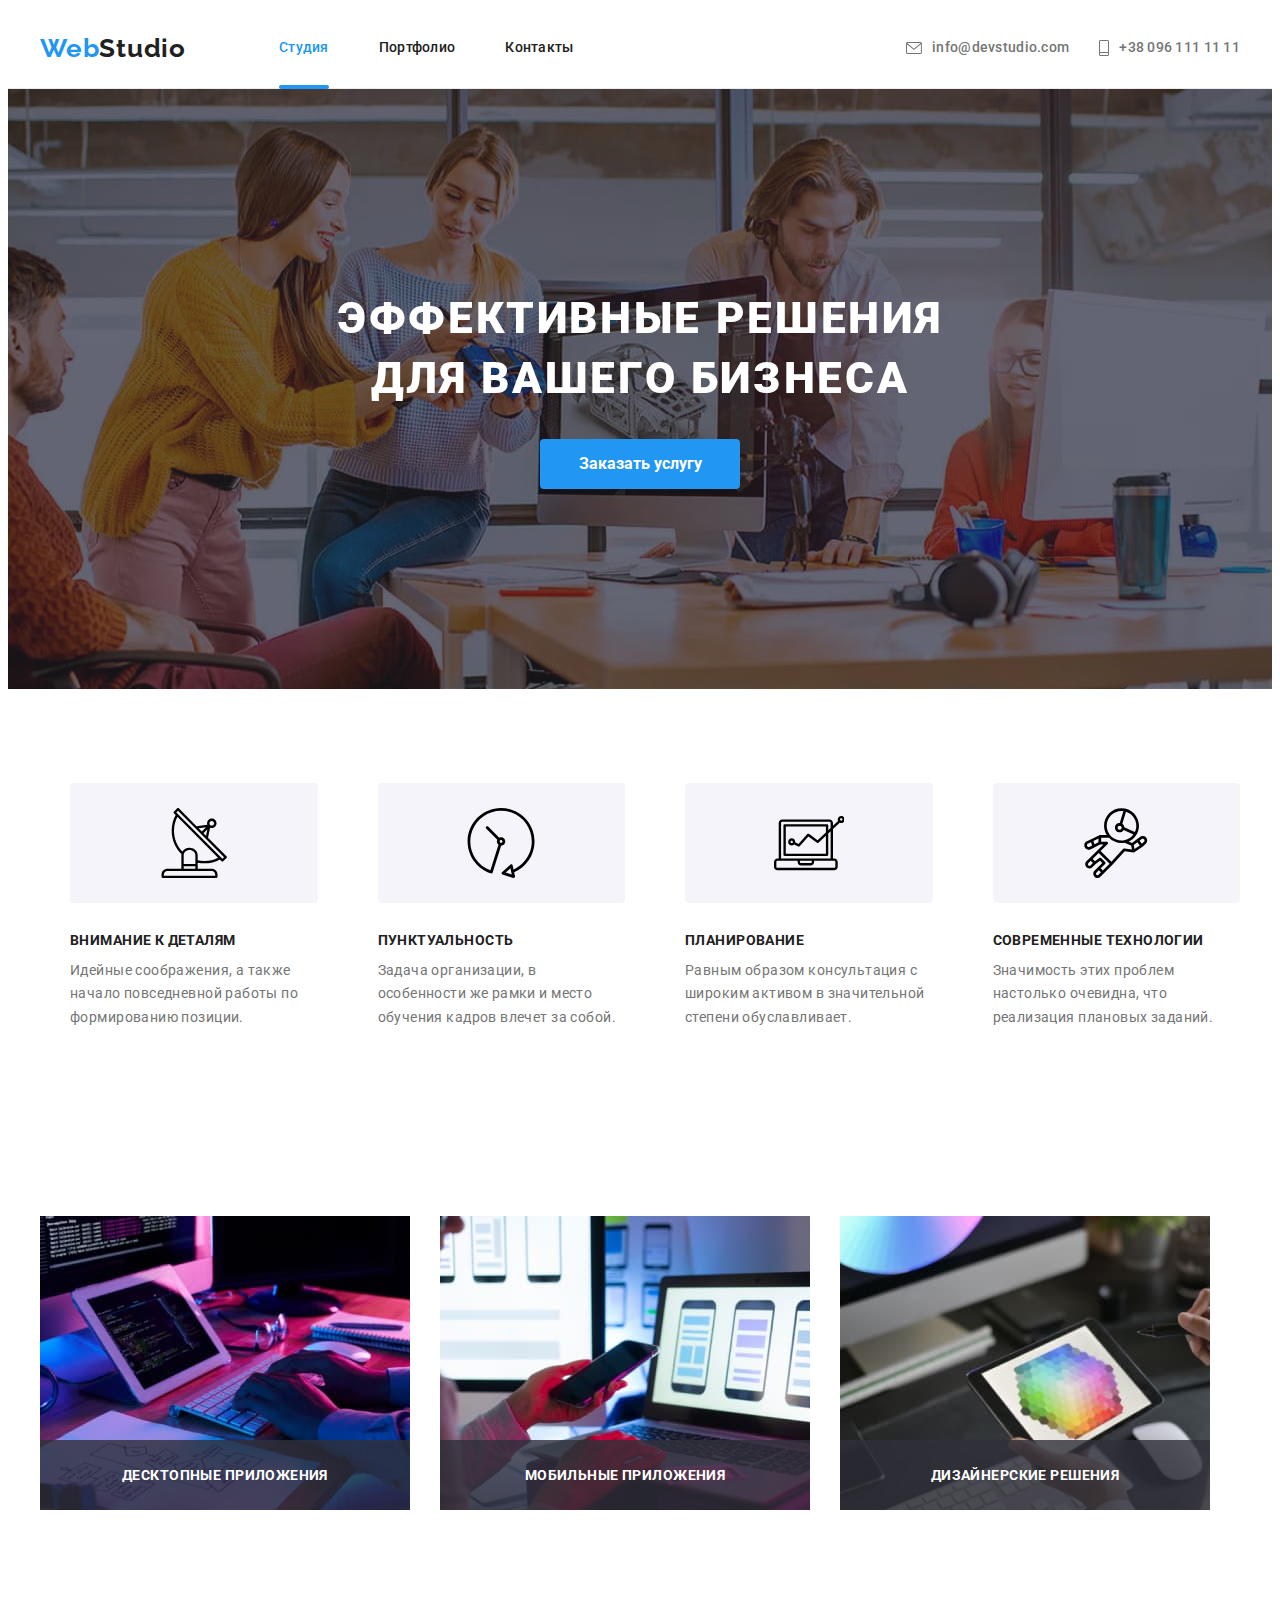
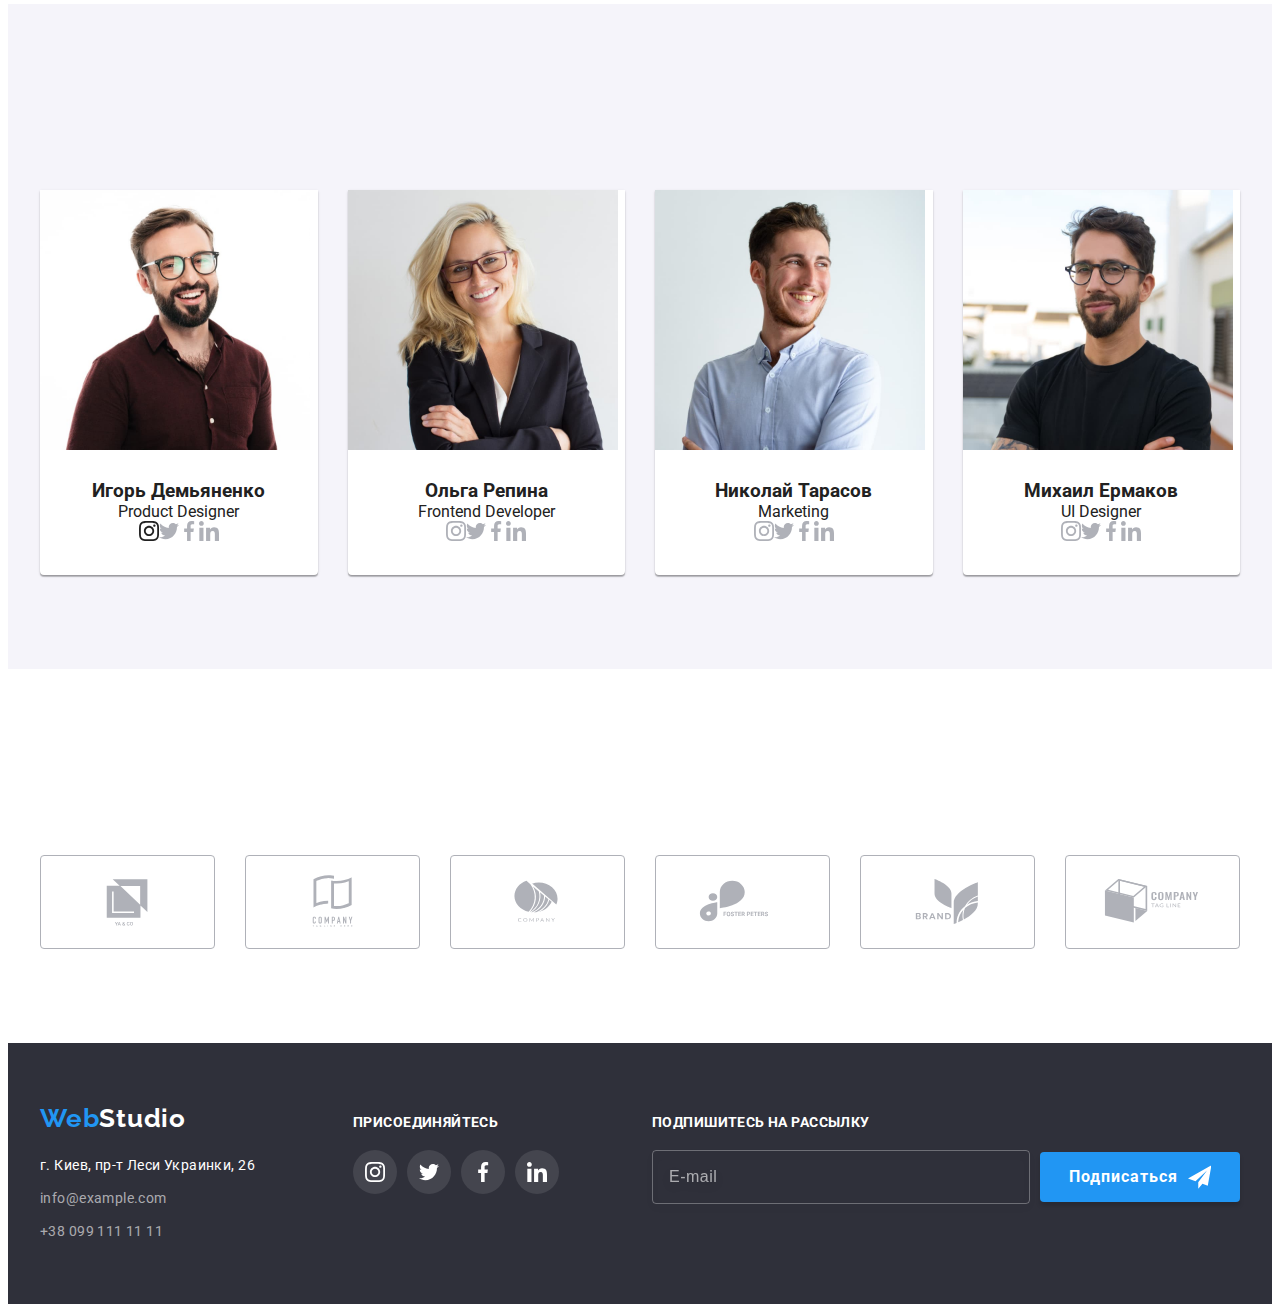
==== commit 3e053d15: "H/W #7" ====
--- a/index.html
+++ b/index.html
@@ -29,7 +29,7 @@
             <a class="logo" href="./index.html">Web<span class="logostudio">Studio</span></a>
             <ul class="navlist">
               <li class="navlist__item">
-                <a class="navlist__link-current navlist__current" href="./index.html">Студия</a>
+                <a class="navlist__link navlist__link--current" href="./index.html">Студия</a>
               </li>
               <li class="navlist__item">
                 <a class="navlist__link" href="./portfolio.html">Портфолио</a>
@@ -152,35 +152,35 @@
       <section class="section-comand section">
         <div class="container">
           <h2 class="title" data-aos="zoom-in">Наша команда</h2>
-          <ul class="section-comand__list section__comand">
+          <ul class="section-comand__list">
             <li class="list-item">
               <img src="./images/img4.jpg" alt="работник1" width="270" />
               <div class="section-comand__personal">
                 <h3 lang="en" class="section-comand__title">Игорь Демьяненко</h3>
                 <p lang="en" class="section-comand__text">Product Designer</p>
                 <ul class="team-masters">
-                  <li class="team-masters__comand">
+                  <li class="team-masters__comand team__comand" 
                     <a href="instagram.com" class="team-masters__soc">
                       <svg class="team-masters__icon" width="20" height="20">
                         <use href="./images/icons.svg#icon-insta"></use>
                       </svg>
                     </a>
                   </li>
-                  <li class="team-masters__comand">
+                  <li class="team-masters__comand team__comand">
                     <a href="twitter.com" class="team-masters__soc">
                       <svg class="team-masters__icon" width="20" height="20">
                         <use href="./images/icons.svg#icon-twit"></use>
                       </svg>
                     </a>
                   </li>
-                  <li class="team-masters__comand">
+                  <li class="team-masters__comand team__comand">
                     <a href="facebook.com" class="team-masters__soc">
                       <svg class="team-masters__icon" width="20" height="20">
                         <use href="./images/icons.svg#icon-fb"></use>
                       </svg>
                     </a>
                   </li>
-                  <li class="team-masters__comand">
+                  <li class="team-masters__comand team__comand">
                     <a href="linkedin.com" class="team-masters__soc">
                       <svg class="team-masters__icon" width="20" height="20">
                         <use href="./images/icons.svg#icon-in"></use>
@@ -196,28 +196,28 @@
                 <h3 lang="en" class="section-comand__title">Ольга Репина</h3>
                 <p lang="en" class="section-comand__text">Frontend Developer</p>
                 <ul class="team-masters">
-                  <li class="team-masters__comand team-masters">
+                  <li class="team-masters__comand">
                     <a href="instagram.com" class="team-masters__soc">
                       <svg class="team-masters__icon" width="20" height="20">
                         <use href="./images/icons.svg#icon-insta"></use>
                       </svg>
                     </a>
                   </li>
-                  <li class="team-masters__comand team-masters">
+                  <li class="team-masters__comand">
                     <a href="twitter.com" class="team-masters__soc">
                       <svg class="team-masters__icon" width="20" height="20">
                         <use href="./images/icons.svg#icon-twit"></use>
                       </svg>
                     </a>
                   </li>
-                  <li class="team-masters__comand team-masters">
+                  <li class="team-masters__comand">
                     <a href="facebook.com" class="team-masters__soc">
                       <svg class="team-masters__icon" width="20" height="20">
                         <use href="./images/icons.svg#icon-fb"></use>
                       </svg>
                     </a>
                   </li>
-                  <li class="team-masters__comand team-masters">
+                  <li class="team-masters__comand">
                     <a href="linkedin.com" class="team-masters__soc">
                       <svg class="team-masters__icon" width="20" height="20">
                         <use href="./images/icons.svg#icon-in"></use>
--- a/css/main.min.css
+++ b/css/main.min.css
@@ -1 +1 @@
-:root{--primary-text-color: #212121;--title-text-color: #757575;--accent-color: #2196f3;--white-text-color: #ffffff;--main-font: "Roboto";--secondary-background-color: #f5f4fa;--hero-color: rgba(47, 48, 58, 0.4);--icon-color: #afb1b8;--background-icon: #ffffff;--function-time: cubic-bezier(0.4, 0, 0.2, 1)}body{background-color:var(--white-text-color);color:var(--primary-text-color);font-family:"Roboto",sans-serif}p,h1,h2,h3 h4{margin:0}ul{margin:0;padding-left:0}button{cursor:pointer}address{font-style:normal}a{color:currentColor}a{text-decoration:none}img{display:block}ul{list-style:none}.visually-hidden{position:absolute;width:1px;height:1px;margin:-1px;border:0;padding:0;white-space:nowrap;clip-path:inset(100%);clip:rect(0 0 0 0);overflow:hidden}.portfolio__resourse,.text-check,.modal-button-close,.input-subscribe,.button-sub,.footer-input::placeholder,.icon-footer,.clients-box,.team-masters__soc,.thumb__application,.benefits,.button,.navlist,.container-hero,.menu-list a,.container-nav{display:flex;align-items:center}.container{width:1200px;padding-left:15px;padding-right:15px;margin:0 auto}.header{width:100%;background-color:var(--white-text-color);border-bottom:1px solid #ececec}.logo{color:var(--accent-color);font-family:"Raleway",sans-serif;font-weight:700;font-size:26px;line-height:1.19;letter-spacing:.03em}.logostudio{color:var(--primary-text-color)}.logostudiofooter{color:var(--white-text-color)}.navlist li{margin-right:50px}.navlist__item,.navlist__item,.navlist__item:last-child{margin-right:0px}.navlist.__link{display:block;padding-top:32px;padding-bottom:32px}.navlist__item,.navlist__item,.navlist__item{font-weight:500;font-size:14px;line-height:1.14;letter-spacing:.02em;color:var(--primary-text-color);transition:color 250ms var(--function-time)}.navlist__item:hover,.navlist__item:hover,.navlist__item:hover,.navlist__item:hover,.navlist__item:hover,.navlist__item:hover,.navlist__item:hover,.navlist__item:hover,.navlist__item:hover{color:var(--accent-color)}.navlist__current{display:block;padding:32px 0;color:var(--primary-text-color);font-weight:500;font-size:14px;line-height:1.14;letter-spacing:.02em;transition:color 250ms var(--function-time)}.navlist__current.link-current{color:var(--accent-color)}.navlist__link-current{position:relative;color:var(--accent-color)}.navlist__link-current::after{content:"";position:absolute;bottom:-1px;left:0;width:100%;height:4px;background:var(--accent-color);border-radius:2px}.menu-list__nav,.menu-list__nav{color:var(--title-text-color);font-weight:500;font-size:14px;line-height:1.14;letter-spacing:.02em;transition:color 250ms var(--function-time)}.menu-list__nav:hover,.menu-list__nav:focus,.menu-list__nav:hover,.menu-list__nav:focus{color:var(--accent-color)}.menu-list a{color:var(--title-text-color);font-weight:500;font-size:14px;line-height:1.14;letter-spacing:.02em;gap:10px}.menu-list a:hover,.menu-list a:focus,.menu-list a*:hover,.menu-list a:focus{color:var(--accent-color)}.icon{background:var(--background-icon);fill:currentColor}.menu__item{margin-left:30px}.container-hero{flex-direction:column;background:#2f303a}.navlist{margin-left:93px}.menu-list{display:flex;margin-left:auto}.container-hero{max-width:1600px;background-image:linear-gradient(rgba(47, 48, 58, 0.4), rgba(47, 48, 58, 0.4)),url(../images/img17.jpg);background-repeat:no-repeat;background-position:center;background-size:cover;background-color:var(--hero-color);margin-right:auto;margin-left:auto;padding-top:200px;padding-bottom:200px}.hero-title{margin-bottom:30px;color:var(--white-text-color);font-weight:900;font-size:44px;line-height:1.36;letter-spacing:.06em;font-weight:900;font-size:44px;line-height:1.36;letter-spacing:.06em;text-align:center;text-transform:uppercase}.hero,.footer{background-color:#2f303a}.button{display:block;display:inline-block;min-width:200px;height:50px;padding:10px 32px;box-shadow:0px 4px 4px rgba(0,0,0,.15);border-radius:4px;border:0;color:var(--white-text-color);background-color:var(--accent-color);font-family:Roboto;font-weight:700;font-size:16px;line-height:1.88;letter-spacing:.06;text-align:center;transition:background-color 250ms var(--function-time),color 250ms var(--function-time)}.button:hover,.button:focus{background:#188ce8}.section{padding-top:94px;padding-bottom:94px}.item-list{margin-left:30px}.item-list{flex-basis:calc(25% - 30px)}.benefits{margin-bottom:30px;height:120px;justify-content:center;background:var(--secondary-background-color);border-radius:4px}.benefits__section-title{margin-bottom:10px;color:var(--primary-text-color);font-weight:700;font-size:14px;line-height:1.14;letter-spacing:.03em;text-transform:uppercase}.benefits__section-text{margin-bottom:0;color:var(--title-text-color);font-size:14px;line-height:1.7;letter-spacing:.03em}.section-list{display:flex;flex-wrap:nowrap;list-style:none;margin-left:-30px}.section-list>.list-item{flex-basis:calc(25% - 30px);margin-left:30px}.work-about.section{padding-top:0}.title{margin-bottom:50px;padding-top:0px;color:var(--primary-text-color);font-weight:700;font-size:36px;line-height:1.17;letter-spacing:.03em;text-align:center}.comand-title-list{margin-bottom:10px;color:var(--primary-text-color);font-weight:500;font-size:16px;line-height:1.19;letter-spacing:.03em;text-align:center}.comand-text-items{margin-bottom:16px;color:var(--title-text-color);font-size:16px;line-height:1.19;letter-spacing:.03em;text-align:center}.cards{display:flex;flex-wrap:wrap;list-style:none;margin-left:-30px}.cards .item{flex-basis:calc(33.3333333333% - 30px);margin-left:30px}.thumb{position:relative}.thumb__application{justify-content:center;position:absolute;width:100%;height:70px;font-weight:700;font-size:14px;line-height:1.19;letter-spacing:.03em;text-transform:uppercase;background:rgba(47,48,58,.8);color:var(--white-text-color)}.thumb__work{position:absolute;left:0;bottom:0}.section-comand .section{background:var(--secondary-background-color)}.section-comand{background-color:var(--secondary-background-color)}.list-item{display:block;background:var(--white-text-color);box-shadow:0px 1px 3px rgba(0,0,0,.12),0px 1px 1px rgba(0,0,0,.14),0px 2px 1px rgba(0,0,0,.2);border-radius:0px 0px 4px 4px}.section-comand__list .list-item{flex-basis:calc((100% - 90px)/4)}.section__comand:not(:last-child){margin-right:30px}.section-comand__personal{padding-top:30px;padding-bottom:30px;text-align:center}.section-comand__list{display:flex;flex-wrap:wrap;list-style:none}.team__masters{margin-left:10px}.team__masters:first-child{margin-left:0}.team-masters__comand .icon-box{width:44px;height:44px}.team-masters__soc{justify-content:center;border-radius:50px;color:var(--icon-color);transition:background-color 250ms var(--function-time),color 250ms var(--function-time)}.team-masters__soc:hover,.team-masters__soc:focus{background:var(--accent-color);color:var(--background-icon)}.team-masters__icon{fill:currentColor}.team-masters{display:flex;justify-content:center}.clients-list{display:flex;justify-content:center}.clients-item{margin-left:30px}.clients-item{flex-basis:calc((100% - 150px)/6)}.clients-item:first-child{margin-left:0}.clients-box{height:92px;justify-content:center;background:var(--background-icon);color:var(--icon-color);border:1px solid var(--icon-color);border-radius:4px;transition:border-color 250ms var(--function-time),color 250ms var(--function-time)}.clients-box:hover,.clients-box:focus{border-color:var(--accent-color);color:var(--accent-color)}.icon-clients{fill:currentColor}.footerlist-address{display:block;color:var(--white-text-color);font-style:normal;font-size:14px;line-height:1.71;letter-spacing:.03em;margin-bottom:9px}.footerlist-mailto,.footerlist-tel{color:rgba(255,255,255,.6);font-size:14px;line-height:1.71;letter-spacing:.03em;transition:color 250ms var(--function-time)}.footerlist-mailto:hover,.footerlist-tel:hover{color:var(--title-text-color)}.footerlist-mailto:hover:focus,.footerlist-mailto:hover:focus,.footerlist-tel:hover:focus,.footerlist-tel:hover:focus{color:var(--accent-color)}.footer{padding-top:60px;padding-bottom:60px}.logostudiofooter,.footer .logo{margin-bottom:20px}.logostudiofooter .logo{display:block}.footer .logo{display:inline-block}.footerlist-tel{margin-bottom:60px}.footerlist{display:block}.footerlist .item:not(:last-child){margin-bottom:9px}.footer-title{margin-bottom:20px;font-weight:700;font-size:14px;line-height:1,14;letter-spacing:.03em;text-transform:uppercase;color:var(--white-text-color)}.footer-social{margin-left:70px}.container-footer{display:flex;align-items:baseline}.footer-list{display:flex}.footer-item{margin-left:10px;display:flex;gap:10px}.footer-item:first-child{margin-left:0}.icon-footer{width:44px;height:44px}.icon-footer{justify-content:center;border-radius:50px;background:rgba(255,255,255,.1);color:var(--background-icon);transition:background-color 250ms var(--function-time)}.icon-footer:hover,.icon-footer:focus{background-color:var(--accent-color)}.masters-icon{fill:currentColor;transition:fill 250ms var(--function-time)}.footer-class{display:block;margin-left:93px}.footer-input{width:358px;height:50px;padding-left:16px;border:1px solid rgba(255,255,255,.3);filter:drop-shadow(0px 4px 4px rgba(0, 0, 0, 0.15));border-radius:4px;background-color:rgba(0,0,0,0);color:var(--white-text-color)}.footer-input::placeholder{font-weight:400;font-size:16px;line-height:1.25;letter-spacing:.03em;color:rgba(255,255,255,.6)}.footer-icon{margin-left:10px}.button-sub{width:200px;height:50px;margin-left:10px;padding:10px 29px;font-family:"Roboto";font-weight:700;font-size:16px;line-height:1.88;letter-spacing:.06em;text-align:center;color:var(--white-text-color);background:var(--accent-color);box-shadow:0px 4px 4px rgba(0,0,0,.15);border-radius:4px;border:rgba(0,0,0,0);transition:background 250ms var(--function-time)}.button-sub:hover,.button-sub:focus{background:#188ce8}.footer-nav{flex-grow:1}.backdrop{position:fixed;top:0;left:0;width:100%;height:100%;background-color:rgba(0,0,0,.2);transition:opacity 400ms linear,visibility 400ms linear}.modal{position:absolute;top:50%;left:50%;transform:translate(-50%, -50%) scale(1);width:528px;height:581px;background:var(--white-text-color);border-radius:4px;transition:transform 400ms linear;padding:40px}.backdrop .is-hidden .modal{transform:translate(-50%, -50%) scale(0)}.modal-button-close{position:absolute;top:8px;right:8px;width:30px;height:30px;padding:0;margin:0;background:var(--white-text-color);border:1px solid rgba(0,0,0,.1);border-radius:50%;justify-content:center}.modal-button-close:focus svg,.modal-button-close:hover svg{fill:var(--accent-color)}.is-hidden{opacity:0;visibility:hidden;pointer-events:none}.modal-title{font-weight:700;font-size:20px;line-height:1.15;letter-spacing:.03;text-align:center;text-align:center;margin-bottom:12px;color:var(--primary-text-color)}.modal-input{width:100%;height:40px;font-family:"Roboto";font-size:14px;padding-left:42px;border:1px solid rgba(33,33,33,.2);border-radius:4px;background-color:rgba(0,0,0,0);outline:rgba(0,0,0,0);transition:border-color 250ms var(--function-time)}.modal-input:focus{border-color:var(--accent-color)}.modal-input::placeholder{font-weight:400;font-size:12px;line-height:1.16;letter-spacing:.01em;color:var(--title-text-color)}.input-icon{position:absolute;left:15px;top:50%;transform:translateY(-50%);transition:color var(--function-time)}.modal-input:focus+.input-icon{fill:var(--accent-color)}.modal-button{display:block;margin:0 auto}.modal-label{display:block;margin-bottom:4px;font-weight:400;font-size:12px;line-height:1.16;letter-spacing:.01em;color:var(--title-text-color)}.modal-text{display:block;width:100%;height:120px;font-family:"Roboto";font-size:14px;padding:12px 16px;border:1px solid rgba(33,33,33,.2);border-radius:4px;resize:none;outline:rgba(0,0,0,0);transition:border-color 250ms var(--function-time)}.modal-text:focus{border-color:var(--accent-color)}.modal-text::placeholder{font-weight:400;font-size:12px;line-height:1.16;letter-spacing:.01em;color:rgba(117,117,117,.5)}.modal-fields:not(:last-child){margin-bottom:10px}.input-class{position:relative}.text-check{margin-bottom:30px;font-weight:400;font-size:14px;line-height:1.71;letter-spacing:.03em;color:var(--title-text-color);justify-content:center;transition:color var(--function-time)}.text-check a{text-decoration:underline}.text-check a:hover{text-decoration:none}.text-check a{color:var(--accent-color)}.text-check span{width:16px;height:15px;margin-right:7px;align-items:center;justify-content:center}.input-check:checked+.text-check span{background-color:var(--accent-color);border:none;border-radius:2px}.input-check:focus+.text-check .check-icon{border-color:var(--accent-color)}.input-check:checked+.text-check .check-icon{fill:var(--white-text-color);border-color:var(--accent-color)}.input-check:checked+.text-check .check-icon{fill:var(--white-text-color)}.check-icon{border:2px solid var(--primary-text-color);border-radius:2px}.check-icon.check-icon{border:2px solid var(--primary-text-color);border-radius:2px}.check-icon{fill:rgba(0,0,0,0)}.portfolio__button--active{color:var(--white-text-color);background-color:var(--accent-color);box-shadow:0px 3px 1px rgba(0,0,0,.1),0px 1px 2px rgba(0,0,0,.08),0px 2px 2px rgba(0,0,0,.12)}.portfolio__button{padding:6px 22px}.portfolio__button{display:block;font-family:"Roboto";font-weight:500;font-size:16px;line-height:1.62;letter-spacing:.03em;text-align:center;color:var(--primary-text-color);background-color:var(--secondary-background-color);border-radius:4px;border:0;transition:background-color 250ms var(--function-time),color 250ms var(--function-time),box-shadow 250ms var(--function-time)}.portfolio__button:hover,.portfolio__button:focus{color:var(--white-text-color);background-color:var(--accent-color)}.portfolio__button:hover,.portfolio__button:focus{box-shadow:0px 3px 1px rgba(0,0,0,.1),0px 1px 2px rgba(0,0,0,.08),0px 2px 2px rgba(0,0,0,.12)}.portfolio__title{margin-bottom:4px;color:var(--primary-text-color);font-weight:700;font-size:18px;line-height:2;letter-spacing:.06em;font-weight:700;font-size:18px;line-height:2;letter-spacing:.06em;text-align:left}.portfolio__text{color:var(--title-text-color);font-size:16px;line-height:1.88;letter-spacing:.03em;font-size:16px;line-height:1.88;text-align:left;letter-spacing:.03em}.portfolio{padding-top:6px;padding-bottom:22px}.portfolio__wrap{padding:20px 24px;border:1px solid #eee;border-top:0}.portfolio__items{margin-bottom:50px}.portfolio__items{display:flex;flex-wrap:wrap;justify-content:center}.portfolio__items li:not(:last-child){margin-right:8px}.portfolio__gallery-link{display:block}.portfolio__gallery-link:hover,.portfolio__gallery-link:focus{box-shadow:0px 1px 1px rgba(0,0,0,.12),0px 4px 4px rgba(0,0,0,.06),1px 4px 6px rgba(0,0,0,.16)}.portfolio__flex{display:flex;flex-wrap:wrap;padding:0;margin:0;list-style:none;margin-left:-30px;margin-bottom:-30px}.portfolio__flex>.potrfolio__list{flex-basis:calc(33.3333333333% - 30px);margin-left:30px;margin-bottom:30px}.portfolio__flex>.portfolio__list:nth-child(3n){margin-right:0}.portfolio__flex>.portfolio__list:nth-last-child(-n+3){margin-bottom:0}.portfolio__gallery-link:hover .portfolio__resourse,.portfolio__gallery-link:focus .portfolio__resourse{transform:translateY(0);opacity:.9}.portfolio__thumb-card{position:relative;overflow:hidden}.portfolio__resourse{position:absolute;top:0;left:0;justify-content:center;height:100%;padding-right:24px;padding-left:24px;font-weight:400;font-size:18px;line-height:1.56;letter-spacing:.03em;color:var(--white-text-color);background:var(--accent-color);transform:translateY(100%);transition:transform 250ms var(--function-time)}/*# sourceMappingURL=main.min.css.map */+:root{--primary-text-color: #212121;--title-text-color: #757575;--accent-color: #2196f3;--white-text-color: #ffffff;--main-font: "Roboto";--secondary-background-color: #f5f4fa;--hero-color: rgba(47, 48, 58, 0.4);--icon-color: #afb1b8;--background-icon: #ffffff;--function-time: cubic-bezier(0.4, 0, 0.2, 1)}body{background-color:var(--white-text-color);color:var(--primary-text-color);font-family:"Roboto",sans-serif}p,h1,h2,h3 h4{margin:0}ul{margin:0;padding-left:0}button{cursor:pointer}address{font-style:normal}a{color:currentColor}a{text-decoration:none}img{display:block}ul{list-style:none}.visually-hidden{position:absolute;width:1px;height:1px;margin:-1px;border:0;padding:0;white-space:nowrap;clip-path:inset(100%);clip:rect(0 0 0 0);overflow:hidden}.portfolio__resourse,.text-check,.modal-button-close,.input-subscribe,.button-sub,.footer-input::placeholder,.icon-footer,.clients-box,.team-masters__soc,.thumb__application,.benefits,.button,.navlist,.container-hero,.menu-list a,.container-nav{display:flex;align-items:center}.container{width:1200px;padding-left:15px;padding-right:15px;margin:0 auto}.header{width:100%;background-color:var(--white-text-color);border-bottom:1px solid #ececec}.logo{color:var(--accent-color);font-family:"Raleway",sans-serif;font-weight:700;font-size:26px;line-height:1.19;letter-spacing:.03em}.logostudio{color:var(--primary-text-color)}.logostudiofooter{color:var(--white-text-color)}.navlist li{margin-right:50px}.navlist__item,.navlist__item,.navlist__item:last-child{margin-right:0px}.navlist.__link{display:block;padding-top:32px;padding-bottom:32px}.navlist__item,.navlist__item,.navlist__item{font-weight:500;font-size:14px;line-height:1.14;letter-spacing:.02em;color:var(--primary-text-color);transition:color 250ms var(--function-time)}.navlist__item:hover,.navlist__item:hover,.navlist__item:hover,.navlist__item:hover,.navlist__item:hover,.navlist__item:hover,.navlist__item:hover,.navlist__item:hover,.navlist__item:hover{color:var(--accent-color)}.navlist__link{display:block;padding:32px 0;color:var(--primary-text-color);font-weight:500;font-size:14px;line-height:1.14;letter-spacing:.02em;transition:color 250ms var(--function-time)}.navlist__link.link-current{color:var(--accent-color)}.navlist__link--current{position:relative;color:var(--accent-color)}.navlist__link--current::after{content:"";position:absolute;bottom:-1px;left:0;width:100%;height:4px;background:var(--accent-color);border-radius:2px}.menu-list__nav,.menu-list__nav{color:var(--title-text-color);font-weight:500;font-size:14px;line-height:1.14;letter-spacing:.02em;transition:color 250ms var(--function-time)}.menu-list__nav:hover,.menu-list__nav:focus,.menu-list__nav:hover,.menu-list__nav:focus{color:var(--accent-color)}.menu-list a{color:var(--title-text-color);font-weight:500;font-size:14px;line-height:1.14;letter-spacing:.02em;gap:10px}.menu-list a:hover,.menu-list a:focus,.menu-list a*:hover,.menu-list a:focus{color:var(--accent-color)}.icon{background:var(--background-icon);fill:currentColor}.menu__item{margin-left:30px}.container-hero{flex-direction:column;background:#2f303a}.navlist{margin-left:93px}.menu-list{display:flex;margin-left:auto}.container-hero{max-width:1600px;background-image:linear-gradient(rgba(47, 48, 58, 0.4), rgba(47, 48, 58, 0.4)),url(../images/img17.jpg);background-repeat:no-repeat;background-position:center;background-size:cover;background-color:var(--hero-color);margin-right:auto;margin-left:auto;padding-top:200px;padding-bottom:200px}.hero-title{margin-bottom:30px;color:var(--white-text-color);font-weight:900;font-size:44px;line-height:1.36;letter-spacing:.06em;font-weight:900;font-size:44px;line-height:1.36;letter-spacing:.06em;text-align:center;text-transform:uppercase}.hero,.footer{background-color:#2f303a}.button{display:block;display:inline-block;min-width:200px;height:50px;padding:10px 32px;box-shadow:0px 4px 4px rgba(0,0,0,.15);border-radius:4px;border:0;color:var(--white-text-color);background-color:var(--accent-color);font-family:Roboto;font-weight:700;font-size:16px;line-height:1.88;letter-spacing:.06;text-align:center;transition:background-color 250ms var(--function-time),color 250ms var(--function-time)}.button:hover,.button:focus{background:#188ce8}.section{padding-top:94px;padding-bottom:94px}.item-list{margin-left:30px}.item-list{flex-basis:calc(25% - 30px)}.benefits{margin-bottom:30px;height:120px;justify-content:center;background:var(--secondary-background-color);border-radius:4px}.benefits__section-title{margin-bottom:10px;color:var(--primary-text-color);font-weight:700;font-size:14px;line-height:1.14;letter-spacing:.03em;text-transform:uppercase}.benefits__section-text{margin-bottom:0;color:var(--title-text-color);font-size:14px;line-height:1.7;letter-spacing:.03em}.section-list{display:flex;flex-wrap:nowrap;list-style:none;gap:30px}.section-list>.list-item{flex-basis:calc(25% - 30px)}.work-about.section{padding-top:0}.title{margin-bottom:50px;padding-top:0px;color:var(--primary-text-color);font-weight:700;font-size:36px;line-height:1.17;letter-spacing:.03em;text-align:center}.comand-title-list{margin-bottom:10px;color:var(--primary-text-color);font-weight:500;font-size:16px;line-height:1.19;letter-spacing:.03em;text-align:center}.comand-text-items{margin-bottom:16px;color:var(--title-text-color);font-size:16px;line-height:1.19;letter-spacing:.03em;text-align:center}.cards{display:flex;flex-wrap:wrap;list-style:none;gap:30px}.cards .item{flex-basis:calc(33.3333333333% - 30px)}.thumb{position:relative}.thumb__application{justify-content:center;position:absolute;width:100%;height:70px;font-weight:700;font-size:14px;line-height:1.19;letter-spacing:.03em;text-transform:uppercase;background:rgba(47,48,58,.8);color:var(--white-text-color)}.thumb__work{position:absolute;left:0;bottom:0}.section-comand .section{background:var(--secondary-background-color)}.section-comand{background-color:var(--secondary-background-color)}.list-item{display:block;background:var(--white-text-color);box-shadow:0px 1px 3px rgba(0,0,0,.12),0px 1px 1px rgba(0,0,0,.14),0px 2px 1px rgba(0,0,0,.2);border-radius:0px 0px 4px 4px}.section-comand__list .list-item{flex-basis:calc((100% - 90px)/4)}.section__comand:not(:last-child){margin-right:30px}.section-comand__personal{padding-top:30px;padding-bottom:30px;text-align:center}.section-comand__list{display:flex;flex-wrap:wrap;list-style:none;gap:30px}.team__masters{margin-left:10px}.team__masters:first-child{margin-left:0}.team-masters__comand .icon-box{width:44px;height:44px}.team-masters__soc{justify-content:center;border-radius:50px;color:var(--icon-color);transition:background-color 250ms var(--function-time),color 250ms var(--function-time)}.team-masters__soc:hover,.team-masters__soc:focus{background:var(--accent-color);color:var(--background-icon)}.team-masters__icon{fill:currentColor}.team-masters{display:flex;justify-content:center}.clients-list{display:flex;justify-content:center}.clients-item{margin-left:30px}.clients-item{flex-basis:calc((100% - 150px)/6)}.clients-item:first-child{margin-left:0}.clients-box{height:92px;justify-content:center;background:var(--background-icon);color:var(--icon-color);border:1px solid var(--icon-color);border-radius:4px;transition:border-color 250ms var(--function-time),color 250ms var(--function-time)}.clients-box:hover,.clients-box:focus{border-color:var(--accent-color);color:var(--accent-color)}.icon-clients{fill:currentColor}.footerlist-address{display:block;color:var(--white-text-color);font-style:normal;font-size:14px;line-height:1.71;letter-spacing:.03em;margin-bottom:9px}.footerlist-mailto,.footerlist-tel{color:rgba(255,255,255,.6);font-size:14px;line-height:1.71;letter-spacing:.03em;transition:color 250ms var(--function-time)}.footerlist-mailto:hover,.footerlist-tel:hover{color:var(--title-text-color)}.footerlist-mailto:hover:focus,.footerlist-mailto:hover:focus,.footerlist-tel:hover:focus,.footerlist-tel:hover:focus{color:var(--accent-color)}.footer{padding-top:60px;padding-bottom:60px}.logostudiofooter,.footer .logo{margin-bottom:20px}.logostudiofooter .logo{display:block}.footer .logo{display:inline-block}.footerlist-tel{margin-bottom:60px}.footerlist{display:block}.footerlist .item:not(:last-child){margin-bottom:9px}.footer-title{margin-bottom:20px;font-weight:700;font-size:14px;line-height:1,14;letter-spacing:.03em;text-transform:uppercase;color:var(--white-text-color)}.footer-social{margin-left:70px}.container-footer{display:flex;align-items:baseline}.footer-list{display:flex}.footer-item{margin-left:10px;display:flex;gap:10px}.footer-item:first-child{margin-left:0}.icon-footer{width:44px;height:44px}.icon-footer{justify-content:center;border-radius:50px;background:rgba(255,255,255,.1);color:var(--background-icon);transition:background-color 250ms var(--function-time)}.icon-footer:hover,.icon-footer:focus{background-color:var(--accent-color)}.masters-icon{fill:currentColor;transition:fill 250ms var(--function-time)}.footer-class{display:block;margin-left:93px}.footer-input{width:358px;height:50px;padding-left:16px;border:1px solid rgba(255,255,255,.3);filter:drop-shadow(0px 4px 4px rgba(0, 0, 0, 0.15));border-radius:4px;background-color:rgba(0,0,0,0);color:var(--white-text-color)}.footer-input::placeholder{font-weight:400;font-size:16px;line-height:1.25;letter-spacing:.03em;color:rgba(255,255,255,.6)}.footer-icon{margin-left:10px}.button-sub{width:200px;height:50px;margin-left:10px;padding:10px 29px;font-family:"Roboto";font-weight:700;font-size:16px;line-height:1.88;letter-spacing:.06em;text-align:center;color:var(--white-text-color);background:var(--accent-color);box-shadow:0px 4px 4px rgba(0,0,0,.15);border-radius:4px;border:rgba(0,0,0,0);transition:background 250ms var(--function-time)}.button-sub:hover,.button-sub:focus{background:#188ce8}.footer-nav{flex-grow:1}.backdrop{position:fixed;top:0;left:0;width:100%;height:100%;background-color:rgba(0,0,0,.2);transition:opacity 400ms linear,visibility 400ms linear}.modal{position:absolute;top:50%;left:50%;transform:translate(-50%, -50%) scale(1);width:528px;height:581px;background:var(--white-text-color);border-radius:4px;transition:transform 400ms linear;padding:40px}.backdrop .is-hidden .modal{transform:translate(-50%, -50%) scale(0)}.modal-button-close{position:absolute;top:8px;right:8px;width:30px;height:30px;padding:0;margin:0;background:var(--white-text-color);border:1px solid rgba(0,0,0,.1);border-radius:50%;justify-content:center}.modal-button-close:focus svg,.modal-button-close:hover svg{fill:var(--accent-color)}.is-hidden{opacity:0;visibility:hidden;pointer-events:none}.modal-title{font-weight:700;font-size:20px;line-height:1.15;letter-spacing:.03;text-align:center;text-align:center;margin-bottom:12px;color:var(--primary-text-color)}.modal-input{width:100%;height:40px;font-family:"Roboto";font-size:14px;padding-left:42px;border:1px solid rgba(33,33,33,.2);border-radius:4px;background-color:rgba(0,0,0,0);outline:rgba(0,0,0,0);transition:border-color 250ms var(--function-time)}.modal-input:focus{border-color:var(--accent-color)}.modal-input::placeholder{font-weight:400;font-size:12px;line-height:1.16;letter-spacing:.01em;color:var(--title-text-color)}.input-icon{position:absolute;left:15px;top:50%;transform:translateY(-50%);transition:color var(--function-time)}.modal-input:focus+.input-icon{fill:var(--accent-color)}.modal-button{display:block;margin:0 auto}.modal-label{display:block;margin-bottom:4px;font-weight:400;font-size:12px;line-height:1.16;letter-spacing:.01em;color:var(--title-text-color)}.modal-text{display:block;width:100%;height:120px;font-family:"Roboto";font-size:14px;padding:12px 16px;border:1px solid rgba(33,33,33,.2);border-radius:4px;resize:none;outline:rgba(0,0,0,0);transition:border-color 250ms var(--function-time)}.modal-text:focus{border-color:var(--accent-color)}.modal-text::placeholder{font-weight:400;font-size:12px;line-height:1.16;letter-spacing:.01em;color:rgba(117,117,117,.5)}.modal-fields:not(:last-child){margin-bottom:10px}.input-class{position:relative}.text-check{margin-bottom:30px;font-weight:400;font-size:14px;line-height:1.71;letter-spacing:.03em;color:var(--title-text-color);justify-content:center;transition:color var(--function-time)}.text-check a{text-decoration:underline}.text-check a:hover{text-decoration:none}.text-check a{color:var(--accent-color)}.text-check span{width:16px;height:15px;margin-right:7px;align-items:center;justify-content:center}.input-check:checked+.text-check span{background-color:var(--accent-color);border:none;border-radius:2px}.input-check:focus+.text-check .check-icon{border-color:var(--accent-color)}.input-check:checked+.text-check .check-icon{fill:var(--white-text-color);border-color:var(--accent-color)}.input-check:checked+.text-check .check-icon{fill:var(--white-text-color)}.check-icon{border:2px solid var(--primary-text-color);border-radius:2px}.check-icon.check-icon{border:2px solid var(--primary-text-color);border-radius:2px}.check-icon{fill:rgba(0,0,0,0)}.portfolio__button--active{color:var(--white-text-color);background-color:var(--accent-color);box-shadow:0px 3px 1px rgba(0,0,0,.1),0px 1px 2px rgba(0,0,0,.08),0px 2px 2px rgba(0,0,0,.12)}.portfolio__button{padding:6px 22px}.portfolio__button{display:block;font-family:"Roboto";font-weight:500;font-size:16px;line-height:1.62;letter-spacing:.03em;text-align:center;color:var(--primary-text-color);background-color:var(--secondary-background-color);border-radius:4px;border:0;transition:background-color 250ms var(--function-time),color 250ms var(--function-time),box-shadow 250ms var(--function-time)}.portfolio__button:hover,.portfolio__button:focus{color:var(--white-text-color);background-color:var(--accent-color)}.portfolio__button:hover,.portfolio__button:focus{box-shadow:0px 3px 1px rgba(0,0,0,.1),0px 1px 2px rgba(0,0,0,.08),0px 2px 2px rgba(0,0,0,.12)}.portfolio__title{margin-bottom:4px;color:var(--primary-text-color);font-weight:700;font-size:18px;line-height:2;letter-spacing:.06em;text-align:left}.portfolio__text{color:var(--title-text-color);font-size:16px;line-height:1.88;letter-spacing:.03em}.portfolio{padding-top:6px;padding-bottom:22px}.portfolio__wrap{padding:20px 24px;border:1px solid #eee;border-top:0}.portfolio__items{margin-bottom:50px}.portfolio__items{display:flex;flex-wrap:wrap;justify-content:center}.portfolio__items li:not(:last-child){margin-right:8px}.portfolio__gallery-link{display:block}.portfolio__gallery-link:hover,.portfolio__gallery-link:focus{box-shadow:0px 1px 1px rgba(0,0,0,.12),0px 4px 4px rgba(0,0,0,.06),1px 4px 6px rgba(0,0,0,.16)}.portfolio__flex{display:flex;flex-wrap:wrap;gap:30px;padding:0;margin:0;list-style:none}.portfolio__flex>.potrfolio__list{flex-basis:calc(33.3333333333% - 30px)}.portfolio__flex>.portfolio__list:nth-child(3n){margin-right:0}.portfolio__flex>.portfolio__list:nth-last-child(-n+3){margin-bottom:0}.portfolio__gallery-link:hover .portfolio__resourse,.portfolio__gallery-link:focus .portfolio__resourse{transform:translateY(0);opacity:.9}.portfolio__thumb-card{position:relative;overflow:hidden}.portfolio__resourse{position:absolute;top:0;left:0;justify-content:center;height:100%;padding-right:24px;padding-left:24px;font-weight:400;font-size:18px;line-height:1.56;letter-spacing:.03em;color:var(--white-text-color);background:var(--accent-color);transform:translateY(100%);transition:transform 250ms var(--function-time)}/*# sourceMappingURL=main.min.css.map */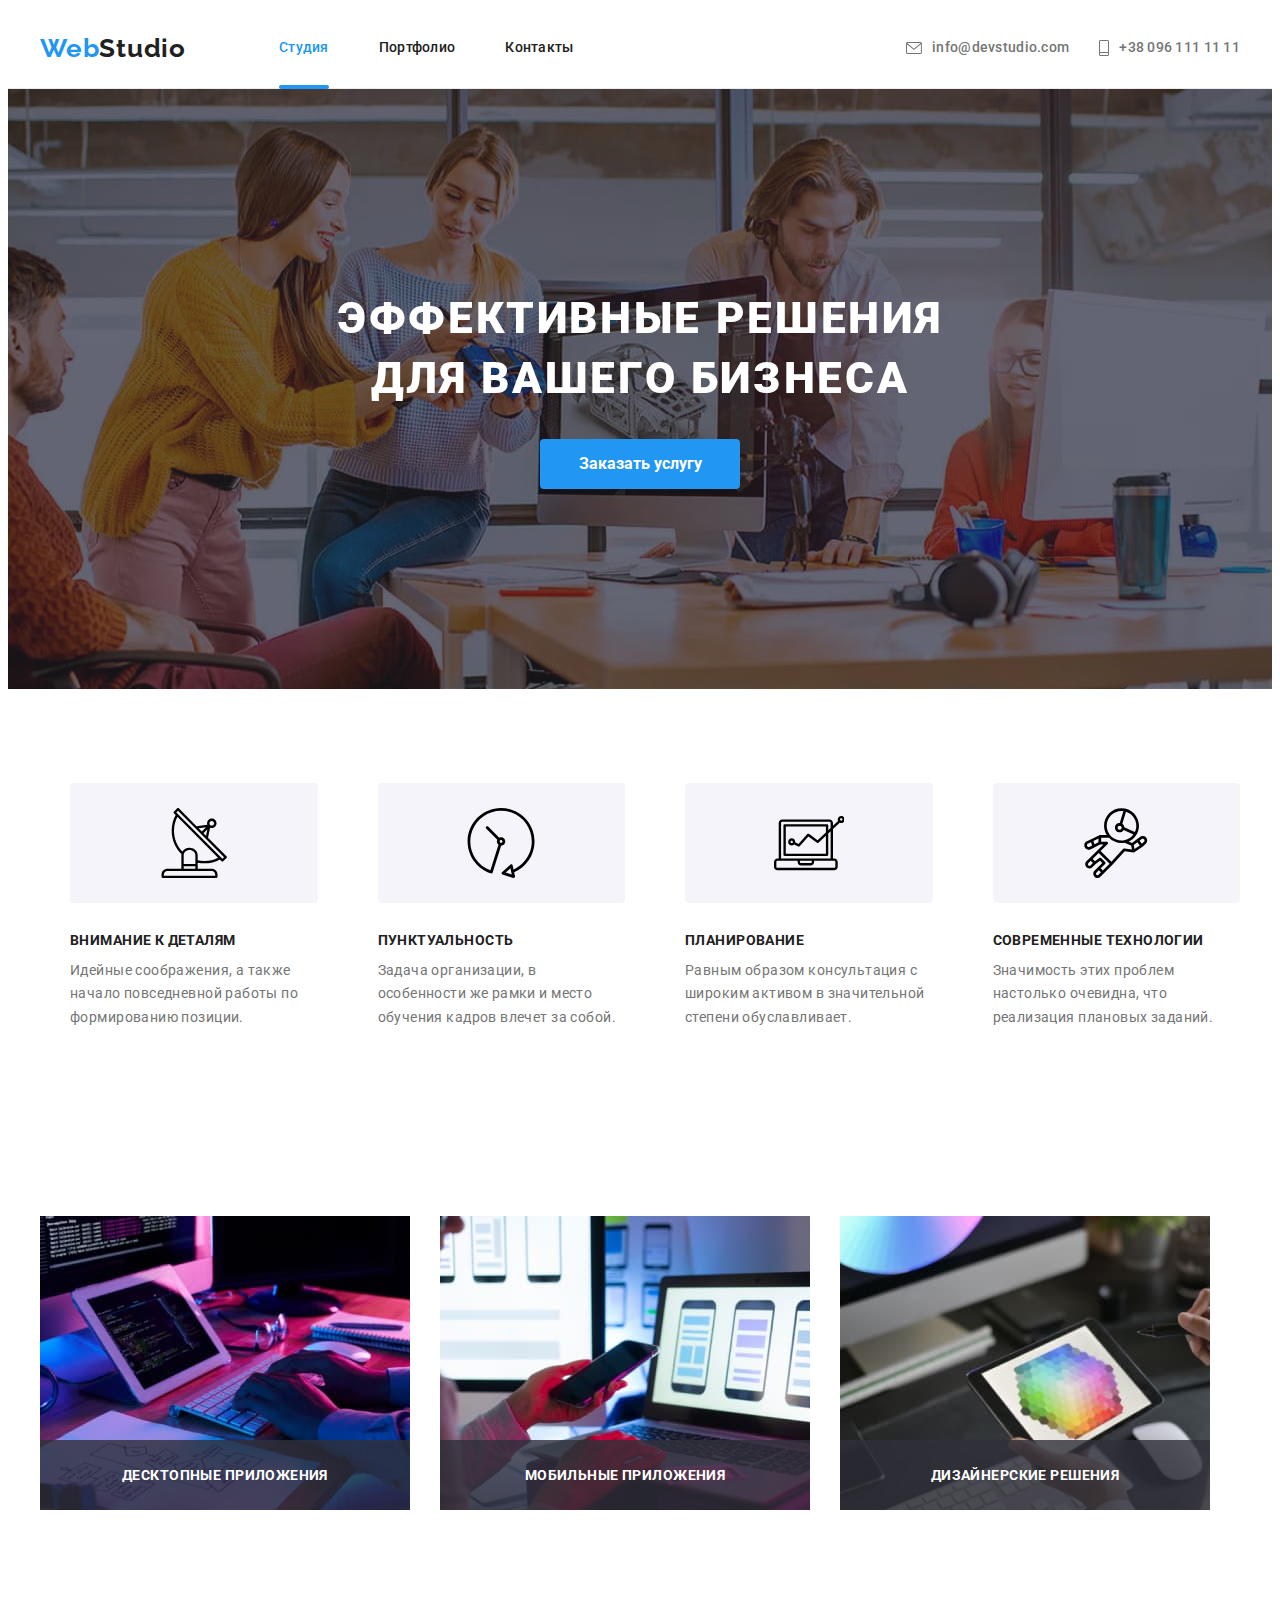
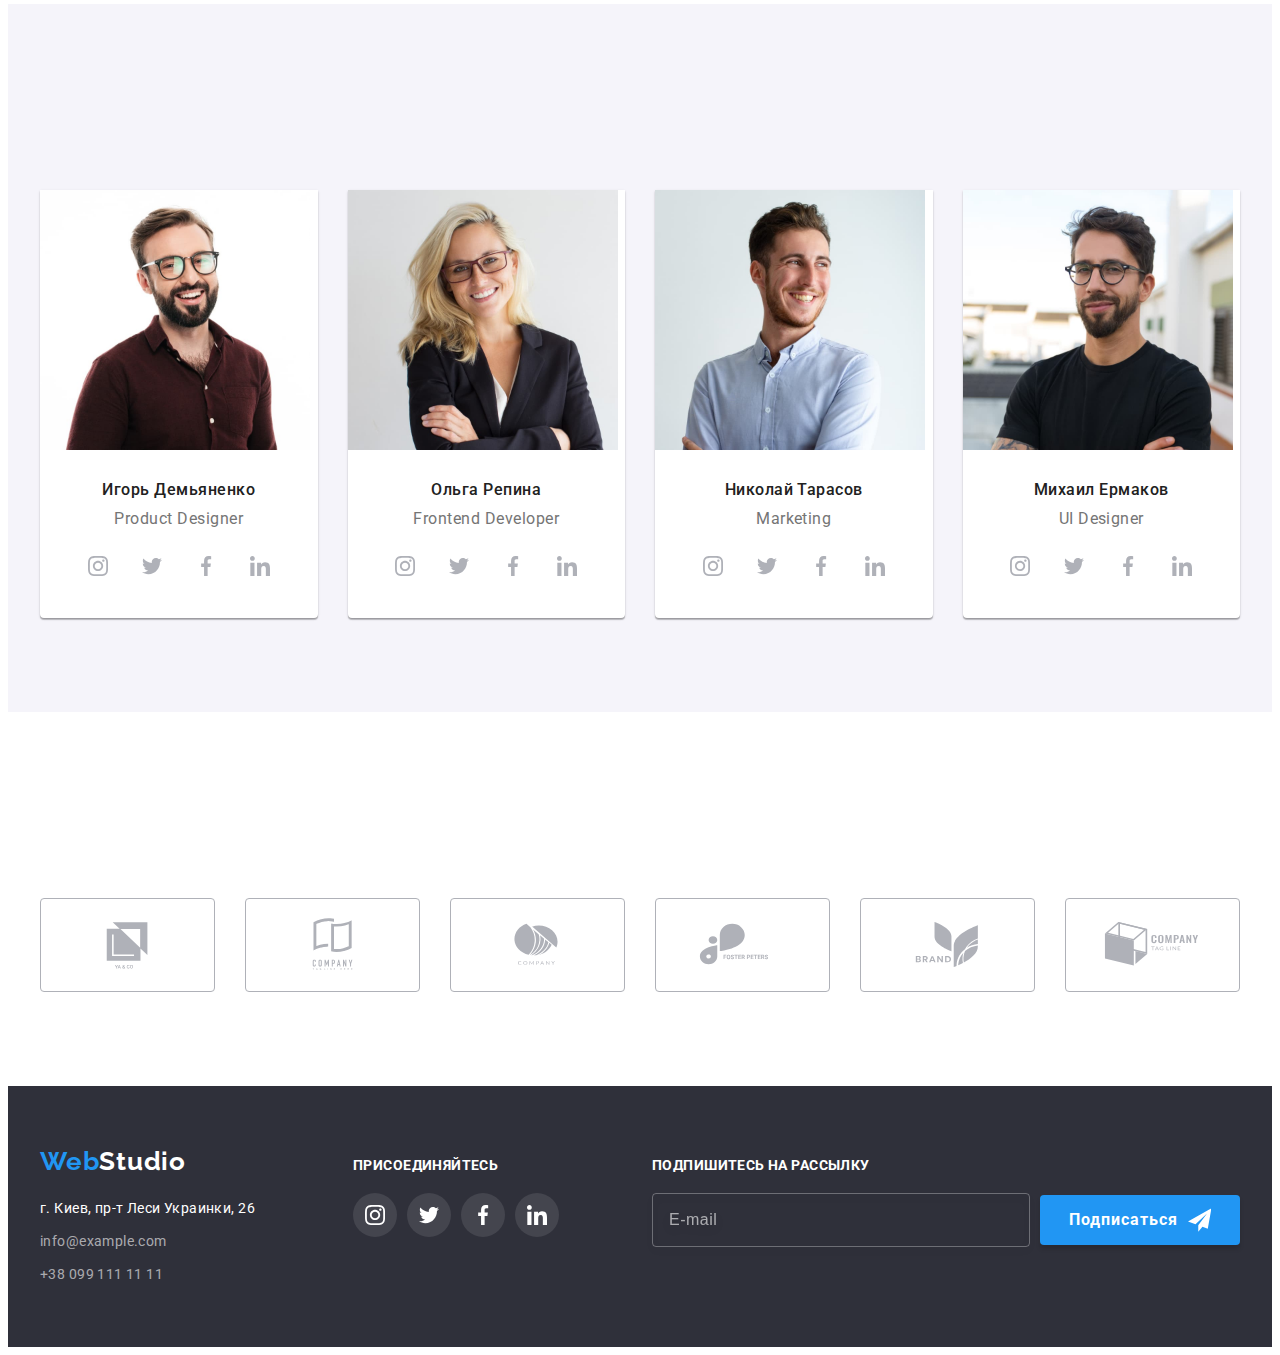
==== commit f3c2522f: "Д/З №7" ====
--- a/index.html
+++ b/index.html
@@ -159,7 +159,7 @@
                 <h3 lang="en" class="section-comand__title">Игорь Демьяненко</h3>
                 <p lang="en" class="section-comand__text">Product Designer</p>
                 <ul class="team-masters">
-                  <li class="team-masters__comand team__comand" 
+                  <li class="team-masters__comand team__comand">
                     <a href="instagram.com" class="team-masters__soc">
                       <svg class="team-masters__icon" width="20" height="20">
                         <use href="./images/icons.svg#icon-insta"></use>
@@ -196,28 +196,28 @@
                 <h3 lang="en" class="section-comand__title">Ольга Репина</h3>
                 <p lang="en" class="section-comand__text">Frontend Developer</p>
                 <ul class="team-masters">
-                  <li class="team-masters__comand">
+                  <li class="team-masters__comand team__comand">
                     <a href="instagram.com" class="team-masters__soc">
                       <svg class="team-masters__icon" width="20" height="20">
                         <use href="./images/icons.svg#icon-insta"></use>
                       </svg>
                     </a>
                   </li>
-                  <li class="team-masters__comand">
+                  <li class="team-masters__comand team__comand">
                     <a href="twitter.com" class="team-masters__soc">
                       <svg class="team-masters__icon" width="20" height="20">
                         <use href="./images/icons.svg#icon-twit"></use>
                       </svg>
                     </a>
                   </li>
-                  <li class="team-masters__comand">
+                  <li class="team-masters__comand team__comand">
                     <a href="facebook.com" class="team-masters__soc">
                       <svg class="team-masters__icon" width="20" height="20">
                         <use href="./images/icons.svg#icon-fb"></use>
                       </svg>
                     </a>
                   </li>
-                  <li class="team-masters__comand">
+                  <li class="team-masters__comand team__comand">
                     <a href="linkedin.com" class="team-masters__soc">
                       <svg class="team-masters__icon" width="20" height="20">
                         <use href="./images/icons.svg#icon-in"></use>
@@ -233,28 +233,28 @@
                 <h3 lang="en" class="section-comand__title">Николай Тарасов</h3>
                 <p lang="en" class="section-comand__text">Marketing</p>
                 <ul class="team-masters">
-                  <li class="team-masters__comand">
+                  <li class="team-masters__comand team__comand">
                     <a href="instagram.com" class="team-masters__soc">
                       <svg class="team-masters__icon" width="20" height="20">
                         <use href="./images/icons.svg#icon-insta"></use>
                       </svg>
                     </a>
                   </li>
-                  <li class="team-masters__comand">
+                  <li class="team-masters__comand team__comand">
                     <a href="twitter.com" class="team-masters__soc">
                       <svg class="team-masters__icon" width="20" height="20">
                         <use href="./images/icons.svg#icon-twit"></use>
                       </svg>
                     </a>
                   </li>
-                  <li class="team-masters__comand">
+                  <li class="team-masters__comand team__comand">
                     <a href="facebook.com" class="team-masters__soc">
                       <svg class="team-masters__icon" width="20" height="20">
                         <use href="./images/icons.svg#icon-fb"></use>
                       </svg>
                     </a>
                   </li>
-                  <li class="team-masters__comand">
+                  <li class="team-masters__comand team__comand">
                     <a href="linkedin.com" class="team-masters__soc">
                       <svg class="team-masters__icon" width="20" height="20">
                         <use href="./images/icons.svg#icon-in"></use>
@@ -270,28 +270,28 @@
                 <h3 lang="en" class="section-comand__title">Михаил Ермаков</h3>
                 <p lang="en" class="section-comand__text">UI Designer</p>
                 <ul class="team-masters">
-                  <li class="team-masters__comand">
+                  <li class="team-masters__comand team__comand">
                     <a href="instagram.com" class="team-masters__soc">
                       <svg class="team-masters__icon" width="20" height="20">
                         <use href="./images/icons.svg#icon-insta"></use>
                       </svg>
                     </a>
                   </li>
-                  <li class="team-masters__comand">
+                  <li class="team-masters__comand team__comand">
                     <a href="twitter.com" class="team-masters__soc">
                       <svg class="team-masters__icon" width="20" height="20">
                         <use href="./images/icons.svg#icon-twit"></use>
                       </svg>
                     </a>
                   </li>
-                  <li class="team-masters__comand">
+                  <li class="team-masters__comand team__comand">
                     <a href="facebook.com" class="team-masters__soc">
                       <svg class="team-masters__icon" width="20" height="20">
                         <use href="./images/icons.svg#icon-fb"></use>
                       </svg>
                     </a>
                   </li>
-                  <li class="team-masters__comand">
+                  <li class="team-masters__comand team__comand">
                     <a href="linkedin.com" class="team-masters__soc">
                       <svg class="team-masters__icon" width="20" height="20">
                         <use href="./images/icons.svg#icon-in"></use>
--- a/css/main.min.css
+++ b/css/main.min.css
@@ -1 +1 @@
-:root{--primary-text-color: #212121;--title-text-color: #757575;--accent-color: #2196f3;--white-text-color: #ffffff;--main-font: "Roboto";--secondary-background-color: #f5f4fa;--hero-color: rgba(47, 48, 58, 0.4);--icon-color: #afb1b8;--background-icon: #ffffff;--function-time: cubic-bezier(0.4, 0, 0.2, 1)}body{background-color:var(--white-text-color);color:var(--primary-text-color);font-family:"Roboto",sans-serif}p,h1,h2,h3 h4{margin:0}ul{margin:0;padding-left:0}button{cursor:pointer}address{font-style:normal}a{color:currentColor}a{text-decoration:none}img{display:block}ul{list-style:none}.visually-hidden{position:absolute;width:1px;height:1px;margin:-1px;border:0;padding:0;white-space:nowrap;clip-path:inset(100%);clip:rect(0 0 0 0);overflow:hidden}.portfolio__resourse,.text-check,.modal-button-close,.input-subscribe,.button-sub,.footer-input::placeholder,.icon-footer,.clients-box,.team-masters__soc,.thumb__application,.benefits,.button,.navlist,.container-hero,.menu-list a,.container-nav{display:flex;align-items:center}.container{width:1200px;padding-left:15px;padding-right:15px;margin:0 auto}.header{width:100%;background-color:var(--white-text-color);border-bottom:1px solid #ececec}.logo{color:var(--accent-color);font-family:"Raleway",sans-serif;font-weight:700;font-size:26px;line-height:1.19;letter-spacing:.03em}.logostudio{color:var(--primary-text-color)}.logostudiofooter{color:var(--white-text-color)}.navlist li{margin-right:50px}.navlist__item,.navlist__item,.navlist__item:last-child{margin-right:0px}.navlist.__link{display:block;padding-top:32px;padding-bottom:32px}.navlist__item,.navlist__item,.navlist__item{font-weight:500;font-size:14px;line-height:1.14;letter-spacing:.02em;color:var(--primary-text-color);transition:color 250ms var(--function-time)}.navlist__item:hover,.navlist__item:hover,.navlist__item:hover,.navlist__item:hover,.navlist__item:hover,.navlist__item:hover,.navlist__item:hover,.navlist__item:hover,.navlist__item:hover{color:var(--accent-color)}.navlist__link{display:block;padding:32px 0;color:var(--primary-text-color);font-weight:500;font-size:14px;line-height:1.14;letter-spacing:.02em;transition:color 250ms var(--function-time)}.navlist__link.link-current{color:var(--accent-color)}.navlist__link--current{position:relative;color:var(--accent-color)}.navlist__link--current::after{content:"";position:absolute;bottom:-1px;left:0;width:100%;height:4px;background:var(--accent-color);border-radius:2px}.menu-list__nav,.menu-list__nav{color:var(--title-text-color);font-weight:500;font-size:14px;line-height:1.14;letter-spacing:.02em;transition:color 250ms var(--function-time)}.menu-list__nav:hover,.menu-list__nav:focus,.menu-list__nav:hover,.menu-list__nav:focus{color:var(--accent-color)}.menu-list a{color:var(--title-text-color);font-weight:500;font-size:14px;line-height:1.14;letter-spacing:.02em;gap:10px}.menu-list a:hover,.menu-list a:focus,.menu-list a*:hover,.menu-list a:focus{color:var(--accent-color)}.icon{background:var(--background-icon);fill:currentColor}.menu__item{margin-left:30px}.container-hero{flex-direction:column;background:#2f303a}.navlist{margin-left:93px}.menu-list{display:flex;margin-left:auto}.container-hero{max-width:1600px;background-image:linear-gradient(rgba(47, 48, 58, 0.4), rgba(47, 48, 58, 0.4)),url(../images/img17.jpg);background-repeat:no-repeat;background-position:center;background-size:cover;background-color:var(--hero-color);margin-right:auto;margin-left:auto;padding-top:200px;padding-bottom:200px}.hero-title{margin-bottom:30px;color:var(--white-text-color);font-weight:900;font-size:44px;line-height:1.36;letter-spacing:.06em;font-weight:900;font-size:44px;line-height:1.36;letter-spacing:.06em;text-align:center;text-transform:uppercase}.hero,.footer{background-color:#2f303a}.button{display:block;display:inline-block;min-width:200px;height:50px;padding:10px 32px;box-shadow:0px 4px 4px rgba(0,0,0,.15);border-radius:4px;border:0;color:var(--white-text-color);background-color:var(--accent-color);font-family:Roboto;font-weight:700;font-size:16px;line-height:1.88;letter-spacing:.06;text-align:center;transition:background-color 250ms var(--function-time),color 250ms var(--function-time)}.button:hover,.button:focus{background:#188ce8}.section{padding-top:94px;padding-bottom:94px}.item-list{margin-left:30px}.item-list{flex-basis:calc(25% - 30px)}.benefits{margin-bottom:30px;height:120px;justify-content:center;background:var(--secondary-background-color);border-radius:4px}.benefits__section-title{margin-bottom:10px;color:var(--primary-text-color);font-weight:700;font-size:14px;line-height:1.14;letter-spacing:.03em;text-transform:uppercase}.benefits__section-text{margin-bottom:0;color:var(--title-text-color);font-size:14px;line-height:1.7;letter-spacing:.03em}.section-list{display:flex;flex-wrap:nowrap;list-style:none;gap:30px}.section-list>.list-item{flex-basis:calc(25% - 30px)}.work-about.section{padding-top:0}.title{margin-bottom:50px;padding-top:0px;color:var(--primary-text-color);font-weight:700;font-size:36px;line-height:1.17;letter-spacing:.03em;text-align:center}.comand-title-list{margin-bottom:10px;color:var(--primary-text-color);font-weight:500;font-size:16px;line-height:1.19;letter-spacing:.03em;text-align:center}.comand-text-items{margin-bottom:16px;color:var(--title-text-color);font-size:16px;line-height:1.19;letter-spacing:.03em;text-align:center}.cards{display:flex;flex-wrap:wrap;list-style:none;gap:30px}.cards .item{flex-basis:calc(33.3333333333% - 30px)}.thumb{position:relative}.thumb__application{justify-content:center;position:absolute;width:100%;height:70px;font-weight:700;font-size:14px;line-height:1.19;letter-spacing:.03em;text-transform:uppercase;background:rgba(47,48,58,.8);color:var(--white-text-color)}.thumb__work{position:absolute;left:0;bottom:0}.section-comand .section{background:var(--secondary-background-color)}.section-comand{background-color:var(--secondary-background-color)}.list-item{display:block;background:var(--white-text-color);box-shadow:0px 1px 3px rgba(0,0,0,.12),0px 1px 1px rgba(0,0,0,.14),0px 2px 1px rgba(0,0,0,.2);border-radius:0px 0px 4px 4px}.section-comand__list .list-item{flex-basis:calc((100% - 90px)/4)}.section__comand:not(:last-child){margin-right:30px}.section-comand__personal{padding-top:30px;padding-bottom:30px;text-align:center}.section-comand__list{display:flex;flex-wrap:wrap;list-style:none;gap:30px}.team__masters{margin-left:10px}.team__masters:first-child{margin-left:0}.team-masters__comand .icon-box{width:44px;height:44px}.team-masters__soc{justify-content:center;border-radius:50px;color:var(--icon-color);transition:background-color 250ms var(--function-time),color 250ms var(--function-time)}.team-masters__soc:hover,.team-masters__soc:focus{background:var(--accent-color);color:var(--background-icon)}.team-masters__icon{fill:currentColor}.team-masters{display:flex;justify-content:center}.clients-list{display:flex;justify-content:center}.clients-item{margin-left:30px}.clients-item{flex-basis:calc((100% - 150px)/6)}.clients-item:first-child{margin-left:0}.clients-box{height:92px;justify-content:center;background:var(--background-icon);color:var(--icon-color);border:1px solid var(--icon-color);border-radius:4px;transition:border-color 250ms var(--function-time),color 250ms var(--function-time)}.clients-box:hover,.clients-box:focus{border-color:var(--accent-color);color:var(--accent-color)}.icon-clients{fill:currentColor}.footerlist-address{display:block;color:var(--white-text-color);font-style:normal;font-size:14px;line-height:1.71;letter-spacing:.03em;margin-bottom:9px}.footerlist-mailto,.footerlist-tel{color:rgba(255,255,255,.6);font-size:14px;line-height:1.71;letter-spacing:.03em;transition:color 250ms var(--function-time)}.footerlist-mailto:hover,.footerlist-tel:hover{color:var(--title-text-color)}.footerlist-mailto:hover:focus,.footerlist-mailto:hover:focus,.footerlist-tel:hover:focus,.footerlist-tel:hover:focus{color:var(--accent-color)}.footer{padding-top:60px;padding-bottom:60px}.logostudiofooter,.footer .logo{margin-bottom:20px}.logostudiofooter .logo{display:block}.footer .logo{display:inline-block}.footerlist-tel{margin-bottom:60px}.footerlist{display:block}.footerlist .item:not(:last-child){margin-bottom:9px}.footer-title{margin-bottom:20px;font-weight:700;font-size:14px;line-height:1,14;letter-spacing:.03em;text-transform:uppercase;color:var(--white-text-color)}.footer-social{margin-left:70px}.container-footer{display:flex;align-items:baseline}.footer-list{display:flex}.footer-item{margin-left:10px;display:flex;gap:10px}.footer-item:first-child{margin-left:0}.icon-footer{width:44px;height:44px}.icon-footer{justify-content:center;border-radius:50px;background:rgba(255,255,255,.1);color:var(--background-icon);transition:background-color 250ms var(--function-time)}.icon-footer:hover,.icon-footer:focus{background-color:var(--accent-color)}.masters-icon{fill:currentColor;transition:fill 250ms var(--function-time)}.footer-class{display:block;margin-left:93px}.footer-input{width:358px;height:50px;padding-left:16px;border:1px solid rgba(255,255,255,.3);filter:drop-shadow(0px 4px 4px rgba(0, 0, 0, 0.15));border-radius:4px;background-color:rgba(0,0,0,0);color:var(--white-text-color)}.footer-input::placeholder{font-weight:400;font-size:16px;line-height:1.25;letter-spacing:.03em;color:rgba(255,255,255,.6)}.footer-icon{margin-left:10px}.button-sub{width:200px;height:50px;margin-left:10px;padding:10px 29px;font-family:"Roboto";font-weight:700;font-size:16px;line-height:1.88;letter-spacing:.06em;text-align:center;color:var(--white-text-color);background:var(--accent-color);box-shadow:0px 4px 4px rgba(0,0,0,.15);border-radius:4px;border:rgba(0,0,0,0);transition:background 250ms var(--function-time)}.button-sub:hover,.button-sub:focus{background:#188ce8}.footer-nav{flex-grow:1}.backdrop{position:fixed;top:0;left:0;width:100%;height:100%;background-color:rgba(0,0,0,.2);transition:opacity 400ms linear,visibility 400ms linear}.modal{position:absolute;top:50%;left:50%;transform:translate(-50%, -50%) scale(1);width:528px;height:581px;background:var(--white-text-color);border-radius:4px;transition:transform 400ms linear;padding:40px}.backdrop .is-hidden .modal{transform:translate(-50%, -50%) scale(0)}.modal-button-close{position:absolute;top:8px;right:8px;width:30px;height:30px;padding:0;margin:0;background:var(--white-text-color);border:1px solid rgba(0,0,0,.1);border-radius:50%;justify-content:center}.modal-button-close:focus svg,.modal-button-close:hover svg{fill:var(--accent-color)}.is-hidden{opacity:0;visibility:hidden;pointer-events:none}.modal-title{font-weight:700;font-size:20px;line-height:1.15;letter-spacing:.03;text-align:center;text-align:center;margin-bottom:12px;color:var(--primary-text-color)}.modal-input{width:100%;height:40px;font-family:"Roboto";font-size:14px;padding-left:42px;border:1px solid rgba(33,33,33,.2);border-radius:4px;background-color:rgba(0,0,0,0);outline:rgba(0,0,0,0);transition:border-color 250ms var(--function-time)}.modal-input:focus{border-color:var(--accent-color)}.modal-input::placeholder{font-weight:400;font-size:12px;line-height:1.16;letter-spacing:.01em;color:var(--title-text-color)}.input-icon{position:absolute;left:15px;top:50%;transform:translateY(-50%);transition:color var(--function-time)}.modal-input:focus+.input-icon{fill:var(--accent-color)}.modal-button{display:block;margin:0 auto}.modal-label{display:block;margin-bottom:4px;font-weight:400;font-size:12px;line-height:1.16;letter-spacing:.01em;color:var(--title-text-color)}.modal-text{display:block;width:100%;height:120px;font-family:"Roboto";font-size:14px;padding:12px 16px;border:1px solid rgba(33,33,33,.2);border-radius:4px;resize:none;outline:rgba(0,0,0,0);transition:border-color 250ms var(--function-time)}.modal-text:focus{border-color:var(--accent-color)}.modal-text::placeholder{font-weight:400;font-size:12px;line-height:1.16;letter-spacing:.01em;color:rgba(117,117,117,.5)}.modal-fields:not(:last-child){margin-bottom:10px}.input-class{position:relative}.text-check{margin-bottom:30px;font-weight:400;font-size:14px;line-height:1.71;letter-spacing:.03em;color:var(--title-text-color);justify-content:center;transition:color var(--function-time)}.text-check a{text-decoration:underline}.text-check a:hover{text-decoration:none}.text-check a{color:var(--accent-color)}.text-check span{width:16px;height:15px;margin-right:7px;align-items:center;justify-content:center}.input-check:checked+.text-check span{background-color:var(--accent-color);border:none;border-radius:2px}.input-check:focus+.text-check .check-icon{border-color:var(--accent-color)}.input-check:checked+.text-check .check-icon{fill:var(--white-text-color);border-color:var(--accent-color)}.input-check:checked+.text-check .check-icon{fill:var(--white-text-color)}.check-icon{border:2px solid var(--primary-text-color);border-radius:2px}.check-icon.check-icon{border:2px solid var(--primary-text-color);border-radius:2px}.check-icon{fill:rgba(0,0,0,0)}.portfolio__button--active{color:var(--white-text-color);background-color:var(--accent-color);box-shadow:0px 3px 1px rgba(0,0,0,.1),0px 1px 2px rgba(0,0,0,.08),0px 2px 2px rgba(0,0,0,.12)}.portfolio__button{padding:6px 22px}.portfolio__button{display:block;font-family:"Roboto";font-weight:500;font-size:16px;line-height:1.62;letter-spacing:.03em;text-align:center;color:var(--primary-text-color);background-color:var(--secondary-background-color);border-radius:4px;border:0;transition:background-color 250ms var(--function-time),color 250ms var(--function-time),box-shadow 250ms var(--function-time)}.portfolio__button:hover,.portfolio__button:focus{color:var(--white-text-color);background-color:var(--accent-color)}.portfolio__button:hover,.portfolio__button:focus{box-shadow:0px 3px 1px rgba(0,0,0,.1),0px 1px 2px rgba(0,0,0,.08),0px 2px 2px rgba(0,0,0,.12)}.portfolio__title{margin-bottom:4px;color:var(--primary-text-color);font-weight:700;font-size:18px;line-height:2;letter-spacing:.06em;text-align:left}.portfolio__text{color:var(--title-text-color);font-size:16px;line-height:1.88;letter-spacing:.03em}.portfolio{padding-top:6px;padding-bottom:22px}.portfolio__wrap{padding:20px 24px;border:1px solid #eee;border-top:0}.portfolio__items{margin-bottom:50px}.portfolio__items{display:flex;flex-wrap:wrap;justify-content:center}.portfolio__items li:not(:last-child){margin-right:8px}.portfolio__gallery-link{display:block}.portfolio__gallery-link:hover,.portfolio__gallery-link:focus{box-shadow:0px 1px 1px rgba(0,0,0,.12),0px 4px 4px rgba(0,0,0,.06),1px 4px 6px rgba(0,0,0,.16)}.portfolio__flex{display:flex;flex-wrap:wrap;gap:30px;padding:0;margin:0;list-style:none}.portfolio__flex>.potrfolio__list{flex-basis:calc(33.3333333333% - 30px)}.portfolio__flex>.portfolio__list:nth-child(3n){margin-right:0}.portfolio__flex>.portfolio__list:nth-last-child(-n+3){margin-bottom:0}.portfolio__gallery-link:hover .portfolio__resourse,.portfolio__gallery-link:focus .portfolio__resourse{transform:translateY(0);opacity:.9}.portfolio__thumb-card{position:relative;overflow:hidden}.portfolio__resourse{position:absolute;top:0;left:0;justify-content:center;height:100%;padding-right:24px;padding-left:24px;font-weight:400;font-size:18px;line-height:1.56;letter-spacing:.03em;color:var(--white-text-color);background:var(--accent-color);transform:translateY(100%);transition:transform 250ms var(--function-time)}/*# sourceMappingURL=main.min.css.map */+:root{--primary-text-color: #212121;--title-text-color: #757575;--accent-color: #2196f3;--white-text-color: #ffffff;--main-font: "Roboto";--secondary-background-color: #f5f4fa;--hero-color: rgba(47, 48, 58, 0.4);--icon-color: #afb1b8;--background-icon: #ffffff;--function-time: cubic-bezier(0.4, 0, 0.2, 1)}body{background-color:var(--white-text-color);color:var(--primary-text-color);font-family:"Roboto",sans-serif}p,h1,h2,h3 h4{margin:0}ul{margin:0;padding-left:0}button{cursor:pointer}address{font-style:normal}a{color:currentColor}a{text-decoration:none}img{display:block}ul{list-style:none}.visually-hidden{position:absolute;width:1px;height:1px;margin:-1px;border:0;padding:0;white-space:nowrap;clip-path:inset(100%);clip:rect(0 0 0 0);overflow:hidden}.portfolio__resourse,.text-check,.modal-button-close,.input-subscribe,.button-sub,.footer-input::placeholder,.icon-footer,.clients-box,.team-masters__soc,.thumb__application,.benefits,.button,.navlist,.container-hero,.menu-list a,.container-nav{display:flex;align-items:center}.container{width:1200px;padding-left:15px;padding-right:15px;margin:0 auto}.header{width:100%;background-color:var(--white-text-color);border-bottom:1px solid #ececec}.logo{color:var(--accent-color);font-family:"Raleway",sans-serif;font-weight:700;font-size:26px;line-height:1.19;letter-spacing:.03em}.logostudio{color:var(--primary-text-color)}.logostudiofooter{color:var(--white-text-color)}.navlist li{margin-right:50px}.navlist__item,.navlist__item,.navlist__item:last-child{margin-right:0px}.navlist.__link{display:block;padding-top:32px;padding-bottom:32px}.navlist__item,.navlist__item,.navlist__item{font-weight:500;font-size:14px;line-height:1.14;letter-spacing:.02em;color:var(--primary-text-color);transition:color 250ms var(--function-time)}.navlist__item:hover,.navlist__item:hover,.navlist__item:hover,.navlist__item:hover,.navlist__item:hover,.navlist__item:hover,.navlist__item:hover,.navlist__item:hover,.navlist__item:hover{color:var(--accent-color)}.navlist__link{display:block;padding:32px 0;color:var(--primary-text-color);font-weight:500;font-size:14px;line-height:1.14;letter-spacing:.02em;transition:color 250ms var(--function-time)}.navlist__link.link-current{color:var(--accent-color)}.navlist__link--current{position:relative;color:var(--accent-color)}.navlist__link--current::after{content:"";position:absolute;bottom:-1px;left:0;width:100%;height:4px;background:var(--accent-color);border-radius:2px}.menu-list__nav,.menu-list__nav{color:var(--title-text-color);font-weight:500;font-size:14px;line-height:1.14;letter-spacing:.02em;transition:color 250ms var(--function-time)}.menu-list__nav:hover,.menu-list__nav:focus,.menu-list__nav:hover,.menu-list__nav:focus{color:var(--accent-color)}.menu-list a{color:var(--title-text-color);font-weight:500;font-size:14px;line-height:1.14;letter-spacing:.02em;gap:10px}.menu-list a:hover,.menu-list a:focus,.menu-list a*:hover,.menu-list a:focus{color:var(--accent-color)}.icon{background:var(--background-icon);fill:currentColor}.menu__item{margin-left:30px}.container-hero{flex-direction:column;background:#2f303a}.navlist{margin-left:93px}.menu-list{display:flex;margin-left:auto}.container-hero{max-width:1600px;background-image:linear-gradient(rgba(47, 48, 58, 0.4), rgba(47, 48, 58, 0.4)),url(../images/img17.jpg);background-repeat:no-repeat;background-position:center;background-size:cover;background-color:var(--hero-color);margin-right:auto;margin-left:auto;padding-top:200px;padding-bottom:200px}.hero-title{margin-bottom:30px;color:var(--white-text-color);font-weight:900;font-size:44px;line-height:1.36;letter-spacing:.06em;font-weight:900;font-size:44px;line-height:1.36;letter-spacing:.06em;text-align:center;text-transform:uppercase}.hero,.footer{background-color:#2f303a}.button{display:block;display:inline-block;min-width:200px;height:50px;padding:10px 32px;box-shadow:0px 4px 4px rgba(0,0,0,.15);border-radius:4px;border:0;color:var(--white-text-color);background-color:var(--accent-color);font-family:Roboto;font-weight:700;font-size:16px;line-height:1.88;letter-spacing:.06;text-align:center;transition:background-color 250ms var(--function-time),color 250ms var(--function-time)}.button:hover,.button:focus{background:#188ce8}.section{padding-top:94px;padding-bottom:94px}.item-list{margin-left:30px}.item-list{flex-basis:calc(25% - 30px)}.benefits{margin-bottom:30px;height:120px;justify-content:center;background:var(--secondary-background-color);border-radius:4px}.benefits__section-title{margin-bottom:10px;color:var(--primary-text-color);font-weight:700;font-size:14px;line-height:1.14;letter-spacing:.03em;text-transform:uppercase}.benefits__section-text{margin-bottom:0;color:var(--title-text-color);font-size:14px;line-height:1.7;letter-spacing:.03em}.section-list{display:flex;flex-wrap:nowrap;list-style:none;gap:30px}.section-list>.list-item{flex-basis:calc(25% - 30px)}.work-about.section{padding-top:0}.title{margin-bottom:50px;padding-top:0px;color:var(--primary-text-color);font-weight:700;font-size:36px;line-height:1.17;letter-spacing:.03em;text-align:center}.comand-title-list{margin-bottom:10px;color:var(--primary-text-color);font-weight:500;font-size:16px;line-height:1.19;letter-spacing:.03em;text-align:center}.comand-text-items{margin-bottom:16px;color:var(--title-text-color);font-size:16px;line-height:1.19;letter-spacing:.03em;text-align:center}.cards{display:flex;flex-wrap:wrap;list-style:none;gap:30px}.cards .item{flex-basis:calc(33.3333333333% - 30px)}.thumb{position:relative}.thumb__application{justify-content:center;position:absolute;width:100%;height:70px;font-weight:700;font-size:14px;line-height:1.19;letter-spacing:.03em;text-transform:uppercase;background:rgba(47,48,58,.8);color:var(--white-text-color)}.thumb__work{position:absolute;left:0;bottom:0}.section-comand .section{background:var(--secondary-background-color)}.section-comand{background-color:var(--secondary-background-color)}.list-item{display:block;background:var(--white-text-color);box-shadow:0px 1px 3px rgba(0,0,0,.12),0px 1px 1px rgba(0,0,0,.14),0px 2px 1px rgba(0,0,0,.2);border-radius:0px 0px 4px 4px}.section-comand__list .list-item{flex-basis:calc((100% - 90px)/4)}.section-comand__list:not(:last-child){margin-right:30px}.section-comand__personal{padding-top:30px;padding-bottom:30px}.section-comand__title{margin-bottom:10px;font-weight:500;font-size:16px;line-height:1.19;letter-spacing:.03em;text-align:center;color:var(--primary-text-color)}.section-comand__text{margin-bottom:16px;font-size:16px;line-height:1.19;letter-spacing:.03em;text-align:center;color:var(--title-text-color)}.section-comand__list{display:flex;flex-wrap:wrap;list-style:none;gap:30px}.team__comand{margin-left:10px}.team__comand:first-child{margin-left:0}.team__comand .team-masters__soc{width:44px;height:44px}.team-masters__soc{justify-content:center;border-radius:50px;color:var(--icon-color);transition:background-color 250ms var(--function-time),color 250ms var(--function-time)}.team-masters__soc:hover,.team-masters__soc:focus{background:var(--accent-color);color:var(--background-icon)}.team-masters__icon{fill:currentColor}.team-masters{display:flex;justify-content:center}.clients-list{display:flex;justify-content:center;gap:30px}.clients-item{flex-basis:calc((100% - 150px)/6)}.clients-item:first-child{margin-left:0}.clients-box{height:92px;justify-content:center;background:var(--background-icon);color:var(--icon-color);border:1px solid var(--icon-color);border-radius:4px;transition:border-color 250ms var(--function-time),color 250ms var(--function-time)}.clients-box:hover,.clients-box:focus{border-color:var(--accent-color);color:var(--accent-color)}.icon-clients{fill:currentColor}.footerlist-address{display:block;color:var(--white-text-color);font-style:normal;font-size:14px;line-height:1.71;letter-spacing:.03em;margin-bottom:9px}.footerlist-mailto,.footerlist-tel{color:rgba(255,255,255,.6);font-size:14px;line-height:1.71;letter-spacing:.03em;transition:color 250ms var(--function-time)}.footerlist-mailto:hover,.footerlist-tel:hover{color:var(--title-text-color)}.footerlist-mailto:hover:focus,.footerlist-mailto:hover:focus,.footerlist-tel:hover:focus,.footerlist-tel:hover:focus{color:var(--accent-color)}.footer{padding-top:60px;padding-bottom:60px}.logostudiofooter,.footer .logo{margin-bottom:20px}.logostudiofooter .logo{display:block}.footer .logo{display:inline-block}.footerlist-tel{margin-bottom:60px}.footerlist{display:block}.footerlist .item:not(:last-child){margin-bottom:9px}.footer-title{margin-bottom:20px;font-weight:700;font-size:14px;line-height:1,14;letter-spacing:.03em;text-transform:uppercase;color:var(--white-text-color)}.footer-social{margin-left:70px}.container-footer{display:flex;align-items:baseline}.footer-list{display:flex}.footer-item{margin-left:10px;display:flex;gap:10px}.footer-item:first-child{margin-left:0}.icon-footer{width:44px;height:44px}.icon-footer{justify-content:center;border-radius:50px;background:rgba(255,255,255,.1);color:var(--background-icon);transition:background-color 250ms var(--function-time)}.icon-footer:hover,.icon-footer:focus{background-color:var(--accent-color)}.masters-icon{fill:currentColor;transition:fill 250ms var(--function-time)}.footer-class{display:block;margin-left:93px}.footer-input{width:358px;height:50px;padding-left:16px;border:1px solid rgba(255,255,255,.3);filter:drop-shadow(0px 4px 4px rgba(0, 0, 0, 0.15));border-radius:4px;background-color:rgba(0,0,0,0);color:var(--white-text-color)}.footer-input::placeholder{font-weight:400;font-size:16px;line-height:1.25;letter-spacing:.03em;color:rgba(255,255,255,.6)}.footer-icon{margin-left:10px}.button-sub{width:200px;height:50px;margin-left:10px;padding:10px 29px;font-family:"Roboto";font-weight:700;font-size:16px;line-height:1.88;letter-spacing:.06em;text-align:center;color:var(--white-text-color);background:var(--accent-color);box-shadow:0px 4px 4px rgba(0,0,0,.15);border-radius:4px;border:rgba(0,0,0,0);transition:background 250ms var(--function-time)}.button-sub:hover,.button-sub:focus{background:#188ce8}.footer-nav{flex-grow:1}.backdrop{position:fixed;top:0;left:0;width:100%;height:100%;background-color:rgba(0,0,0,.2);transition:opacity 400ms linear,visibility 400ms linear}.modal{position:absolute;top:50%;left:50%;transform:translate(-50%, -50%) scale(1);width:528px;height:581px;background:var(--white-text-color);border-radius:4px;transition:transform 400ms linear;padding:40px}.backdrop .is-hidden .modal{transform:translate(-50%, -50%) scale(0)}.modal-button-close{position:absolute;top:8px;right:8px;width:30px;height:30px;padding:0;margin:0;background:var(--white-text-color);border:1px solid rgba(0,0,0,.1);border-radius:50%;justify-content:center}.modal-button-close:focus svg,.modal-button-close:hover svg{fill:var(--accent-color)}.is-hidden{opacity:0;visibility:hidden;pointer-events:none}.modal-title{font-weight:700;font-size:20px;line-height:1.15;letter-spacing:.03;text-align:center;text-align:center;margin-bottom:12px;color:var(--primary-text-color)}.modal-input{width:100%;height:40px;font-family:"Roboto";font-size:14px;padding-left:42px;border:1px solid rgba(33,33,33,.2);border-radius:4px;background-color:rgba(0,0,0,0);outline:rgba(0,0,0,0);transition:border-color 250ms var(--function-time)}.modal-input:focus{border-color:var(--accent-color)}.modal-input::placeholder{font-weight:400;font-size:12px;line-height:1.16;letter-spacing:.01em;color:var(--title-text-color)}.input-icon{position:absolute;left:15px;top:50%;transform:translateY(-50%);transition:color var(--function-time)}.modal-input:focus+.input-icon{fill:var(--accent-color)}.modal-button{display:block;margin:0 auto}.modal-label{display:block;margin-bottom:4px;font-weight:400;font-size:12px;line-height:1.16;letter-spacing:.01em;color:var(--title-text-color)}.modal-text{display:block;width:100%;height:120px;font-family:"Roboto";font-size:14px;padding:12px 16px;border:1px solid rgba(33,33,33,.2);border-radius:4px;resize:none;outline:rgba(0,0,0,0);transition:border-color 250ms var(--function-time)}.modal-text:focus{border-color:var(--accent-color)}.modal-text::placeholder{font-weight:400;font-size:12px;line-height:1.16;letter-spacing:.01em;color:rgba(117,117,117,.5)}.modal-fields:not(:last-child){margin-bottom:10px}.input-class{position:relative}.text-check{margin-bottom:30px;font-weight:400;font-size:14px;line-height:1.71;letter-spacing:.03em;color:var(--title-text-color);justify-content:center;transition:color var(--function-time)}.text-check a{text-decoration:underline}.text-check a:hover{text-decoration:none}.text-check a{color:var(--accent-color)}.text-check span{width:16px;height:15px;margin-right:7px;align-items:center;justify-content:center}.input-check:checked+.text-check span{background-color:var(--accent-color);border:none;border-radius:2px}.input-check:focus+.text-check .check-icon{border-color:var(--accent-color)}.input-check:checked+.text-check .check-icon{fill:var(--white-text-color);border-color:var(--accent-color)}.input-check:checked+.text-check .check-icon{fill:var(--white-text-color)}.check-icon{border:2px solid var(--primary-text-color);border-radius:2px}.check-icon.check-icon{border:2px solid var(--primary-text-color);border-radius:2px}.check-icon{fill:rgba(0,0,0,0)}.portfolio__button--active{color:var(--white-text-color);background-color:var(--accent-color);box-shadow:0px 3px 1px rgba(0,0,0,.1),0px 1px 2px rgba(0,0,0,.08),0px 2px 2px rgba(0,0,0,.12)}.portfolio__button{display:block;padding:6px 22px;font-family:"Roboto";font-weight:500;font-size:16px;line-height:1.62;letter-spacing:.03em;text-align:center;color:var(--primary-text-color);background-color:var(--secondary-background-color);border-radius:4px;border:0;transition:background-color 250ms var(--function-time),color 250ms var(--function-time),box-shadow 250ms var(--function-time)}.portfolio__button:hover,.portfolio__button:focus{color:var(--white-text-color);background-color:var(--accent-color)}.portfolio__button:hover,.portfolio__button:focus{box-shadow:0px 3px 1px rgba(0,0,0,.1),0px 1px 2px rgba(0,0,0,.08),0px 2px 2px rgba(0,0,0,.12)}.portfolio__title{margin-bottom:4px;color:var(--primary-text-color);font-weight:700;font-size:18px;line-height:2;letter-spacing:.06em;text-align:left}.portfolio__text{color:var(--title-text-color);font-size:16px;line-height:1.88;letter-spacing:.03em}.portfolio{padding-top:6px;padding-bottom:22px}.portfolio__wrap{padding:20px 24px;border:1px solid #eee;border-top:0}.portfolio__items{margin-bottom:50px}.portfolio__items{display:flex;flex-wrap:wrap;justify-content:center}.portfolio__items li:not(:last-child){margin-right:8px}.portfolio__gallery-link{display:block}.portfolio__gallery-link:hover,.portfolio__gallery-link:focus{box-shadow:0px 1px 1px rgba(0,0,0,.12),0px 4px 4px rgba(0,0,0,.06),1px 4px 6px rgba(0,0,0,.16)}.portfolio__flex{display:flex;flex-wrap:wrap;gap:30px;padding:0;margin:0;list-style:none}.portfolio__flex>.potrfolio__list{flex-basis:calc(33.3333333333% - 30px)}.portfolio__flex>.portfolio__list:nth-child(3n){margin-right:0}.portfolio__flex>.portfolio__list:nth-last-child(-n+3){margin-bottom:0}.portfolio__gallery-link:hover .portfolio__resourse,.portfolio__gallery-link:focus .portfolio__resourse{transform:translateY(0);opacity:.9}.portfolio__thumb-card{position:relative;overflow:hidden}.portfolio__resourse{position:absolute;top:0;left:0;justify-content:center;height:100%;padding-right:24px;padding-left:24px;font-weight:400;font-size:18px;line-height:1.56;letter-spacing:.03em;color:var(--white-text-color);background:var(--accent-color);transform:translateY(100%);transition:transform 250ms var(--function-time)}/*# sourceMappingURL=main.min.css.map */